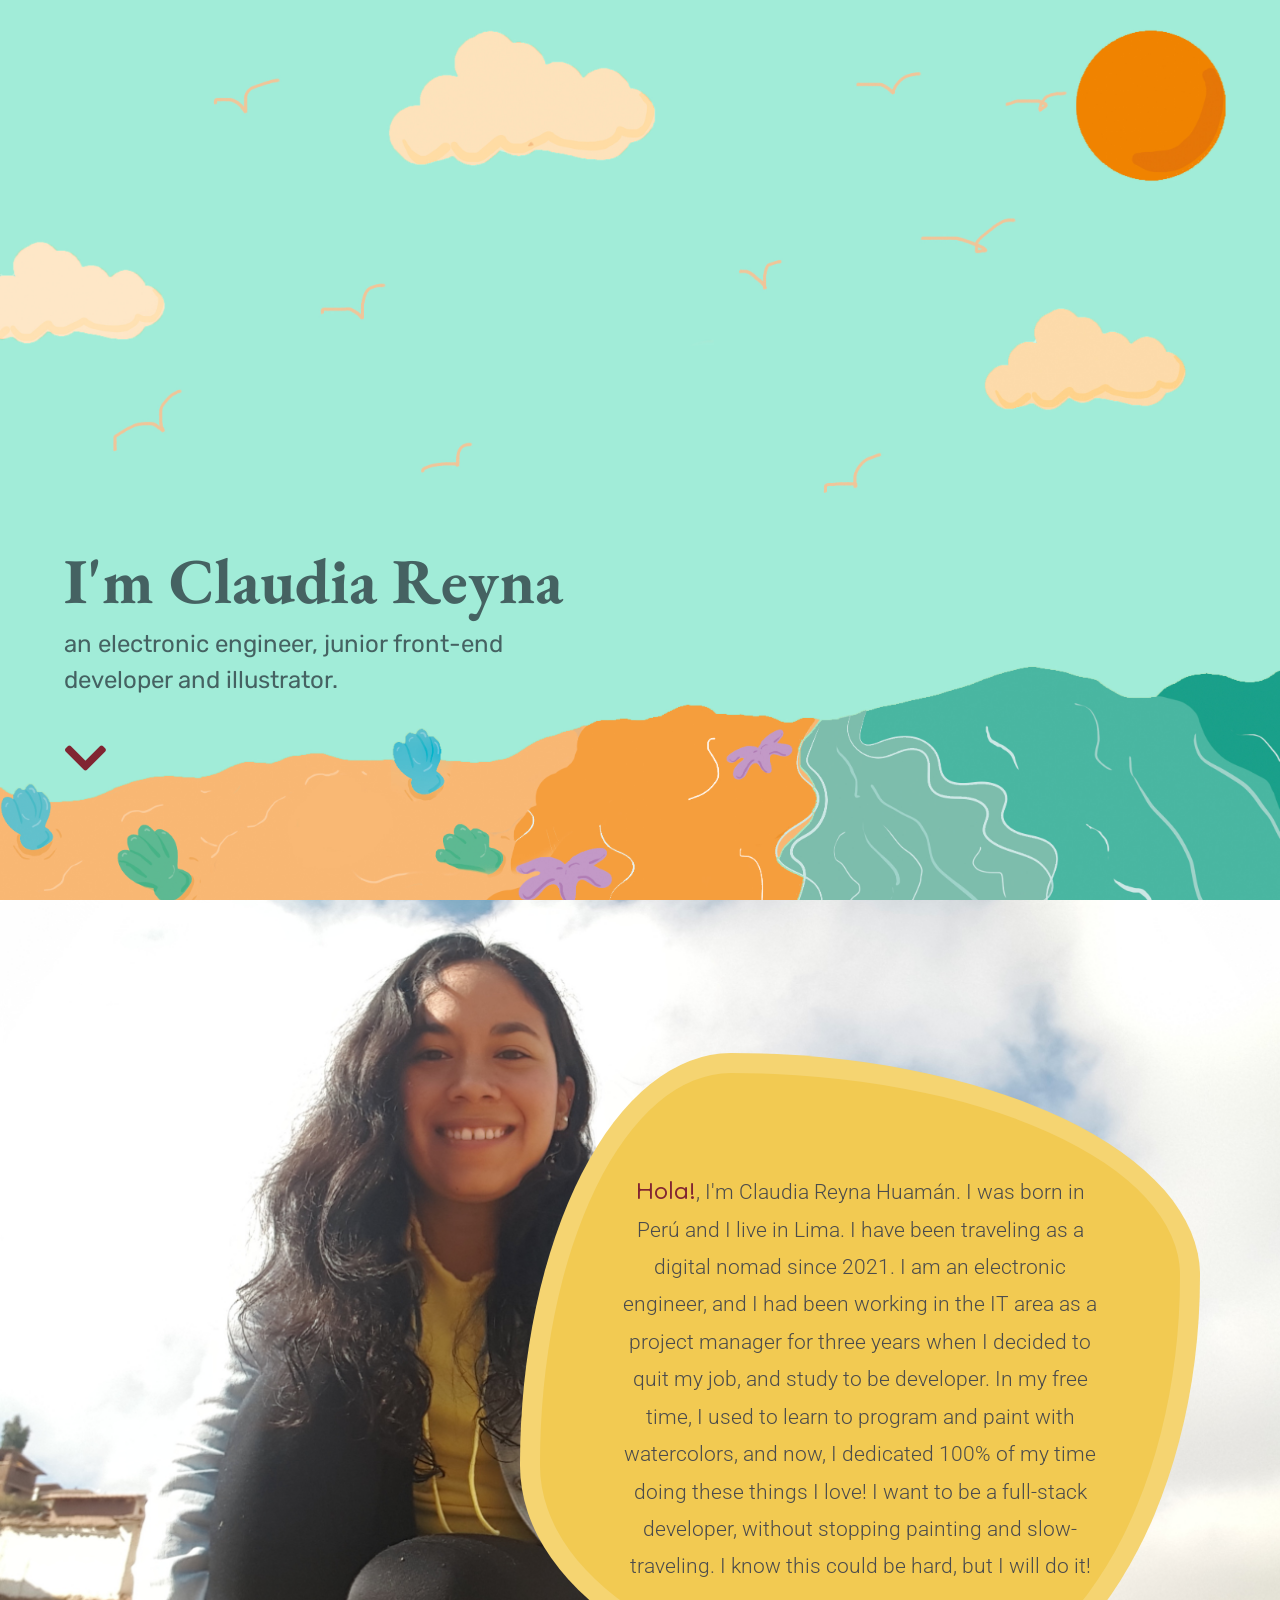
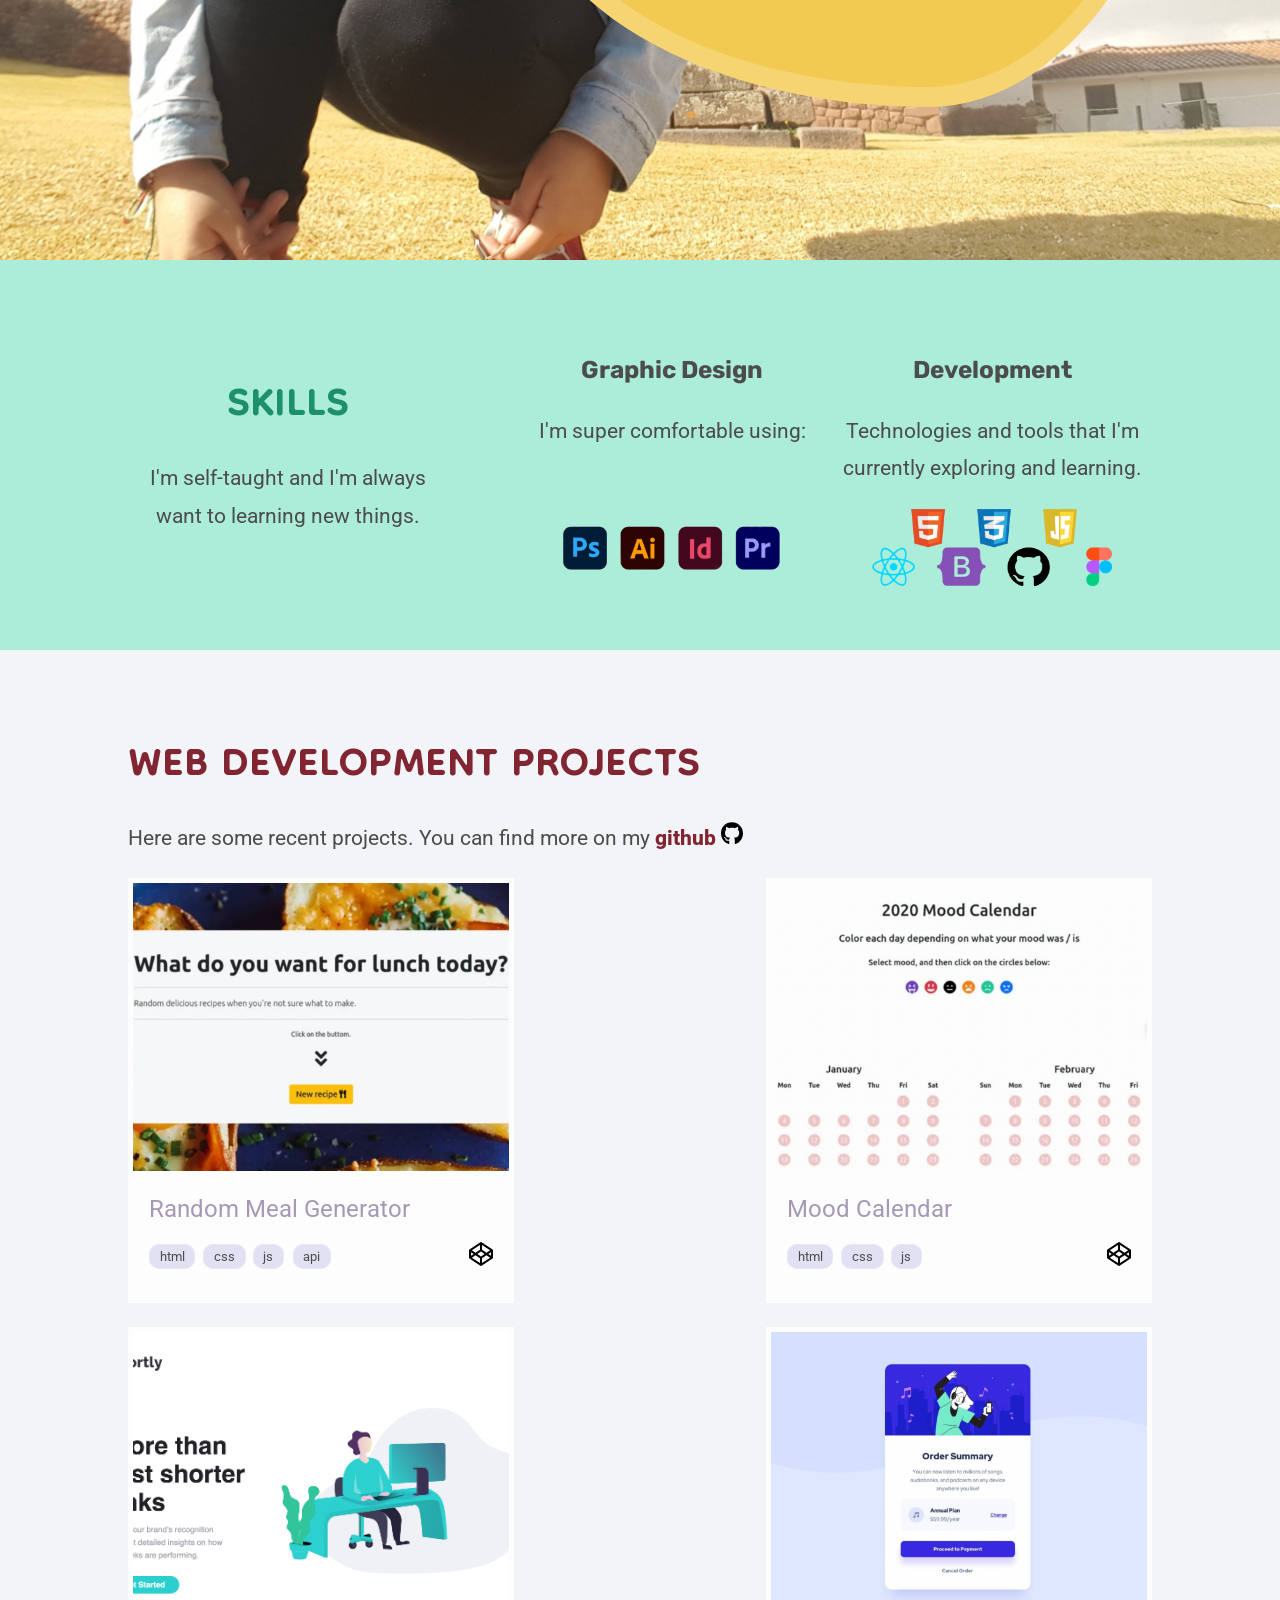
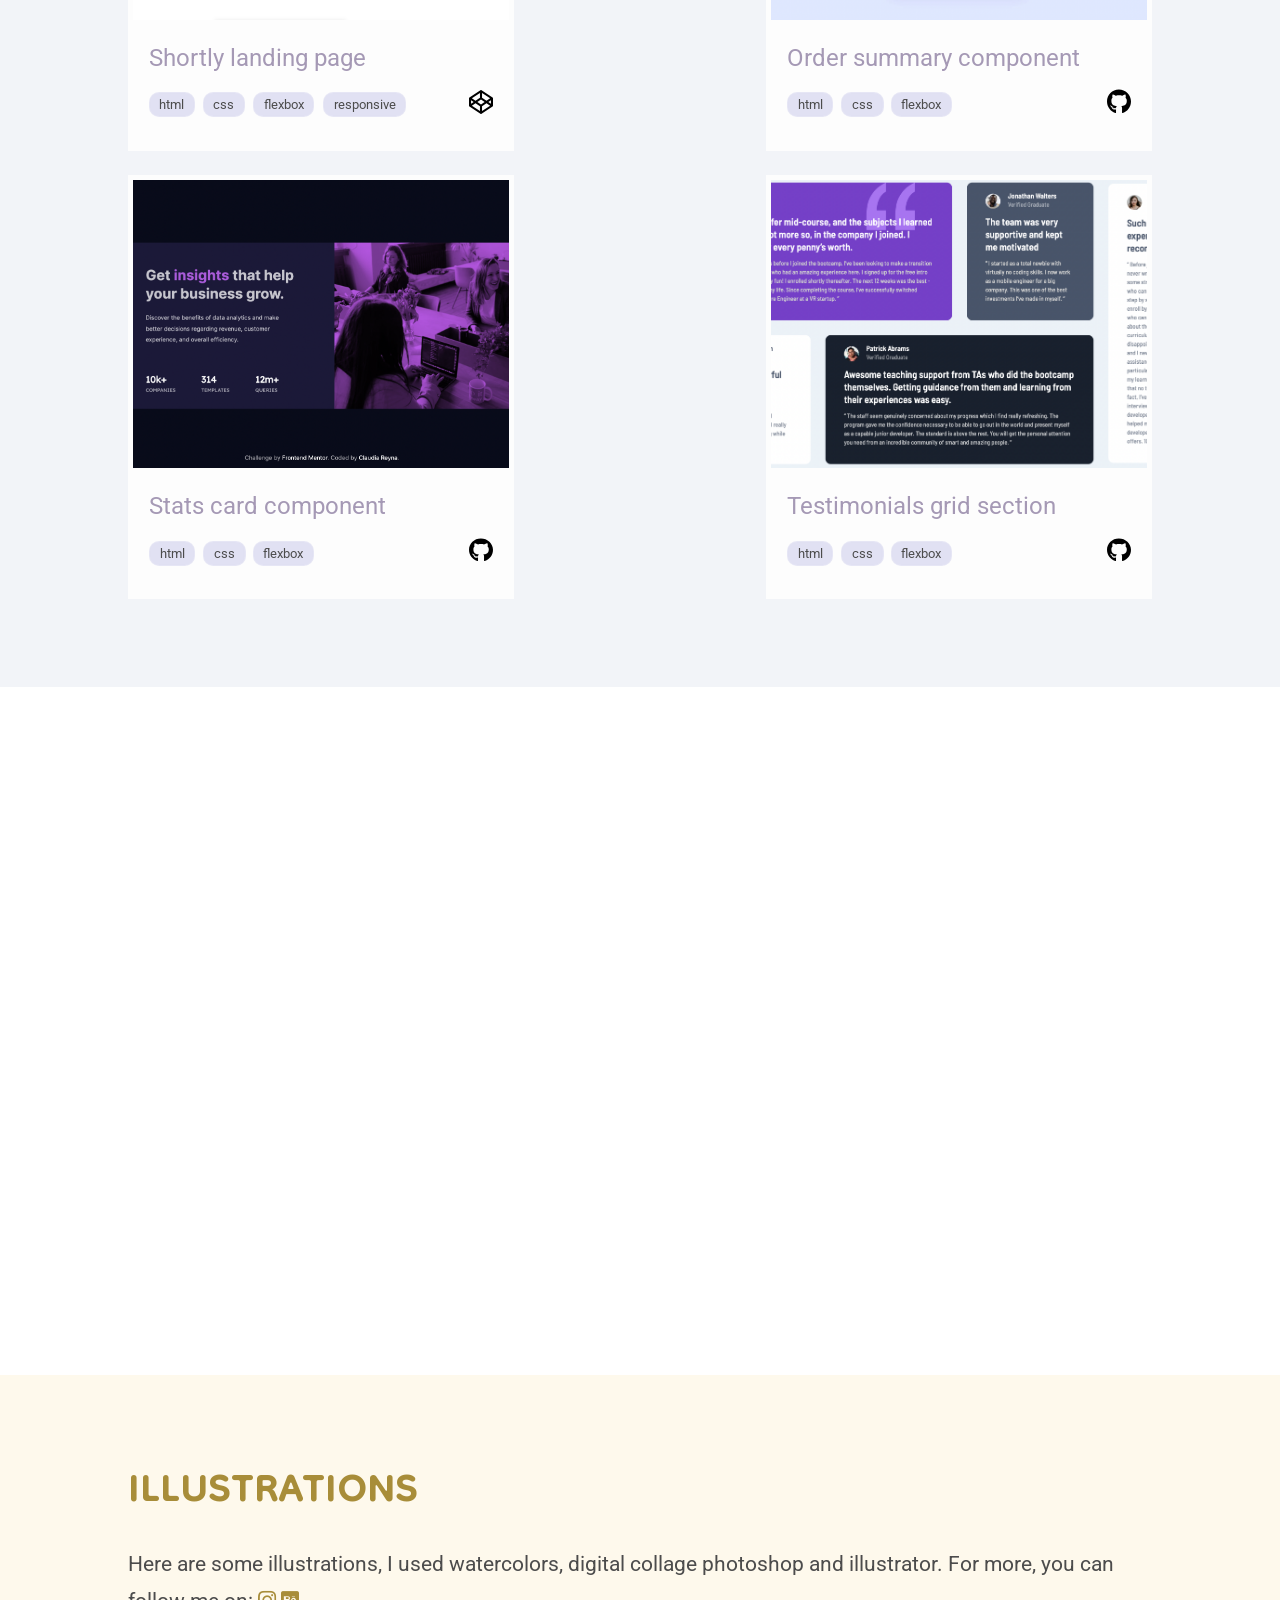
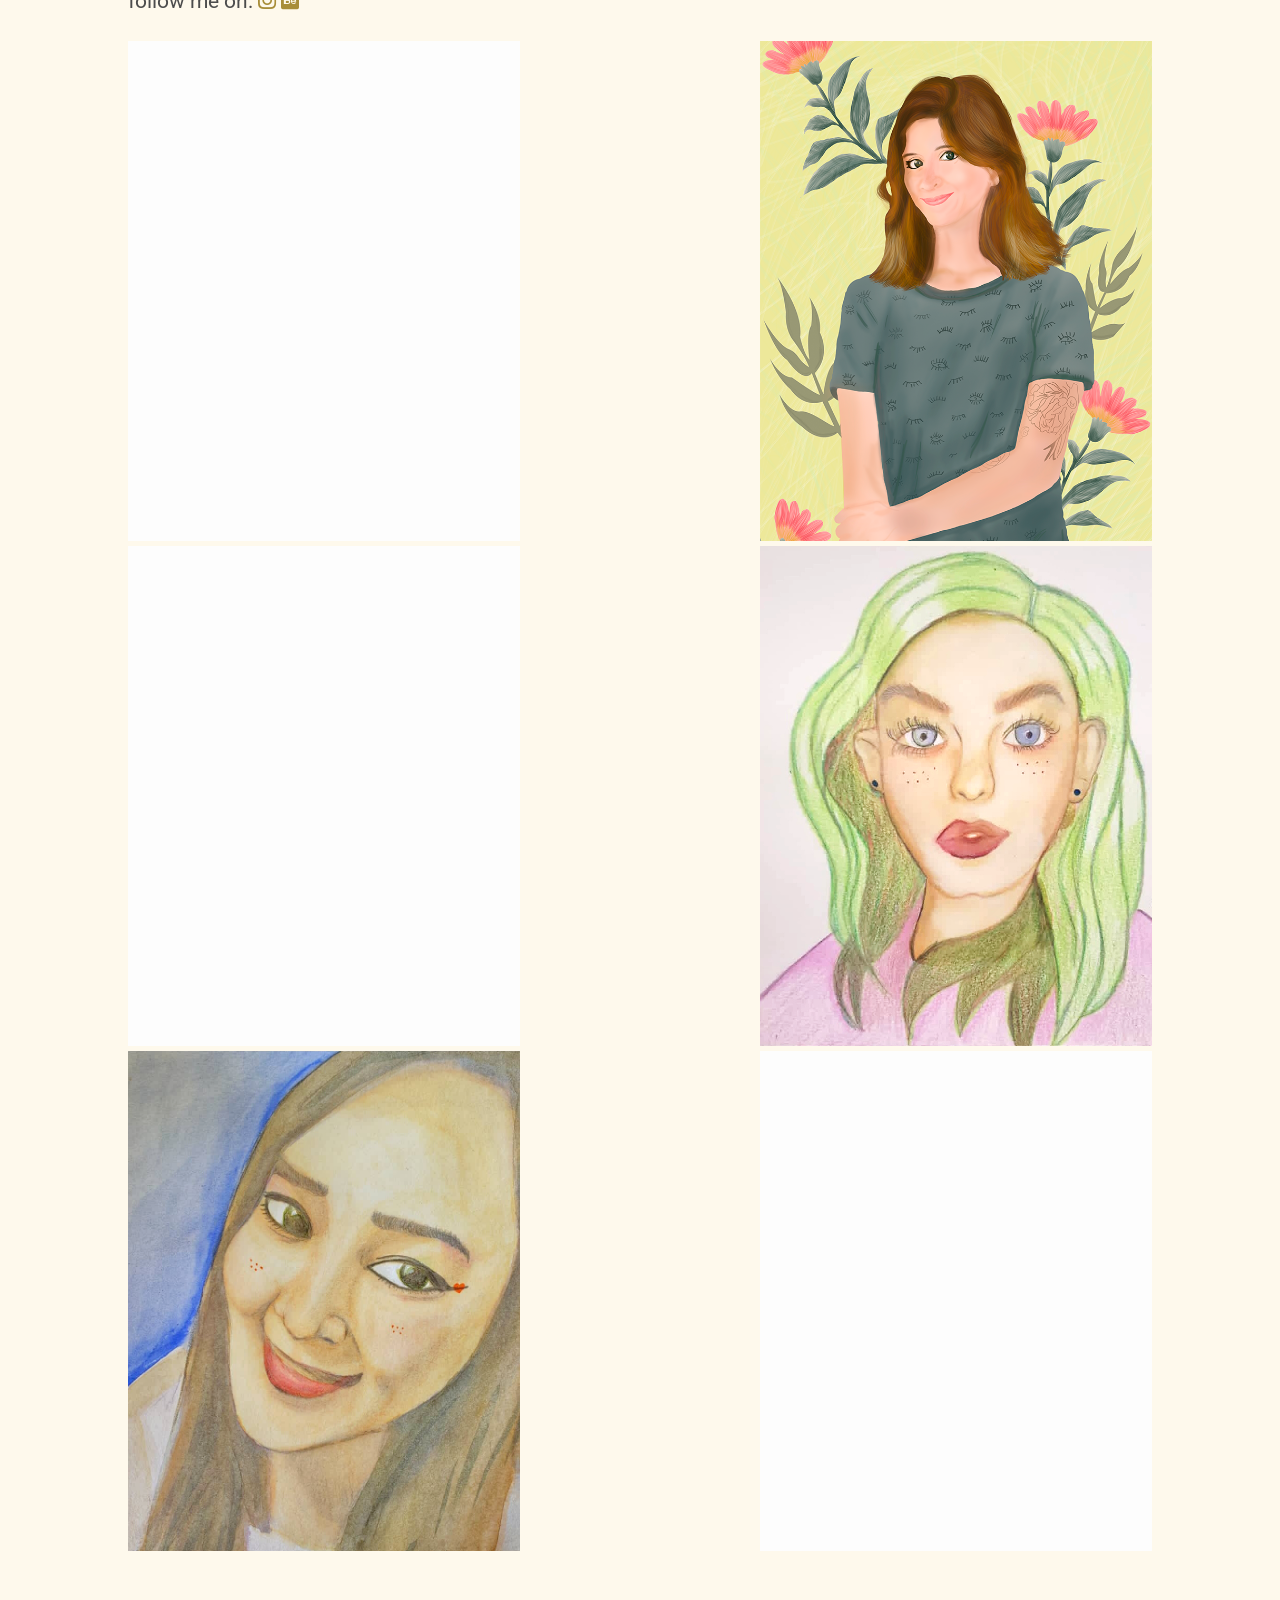
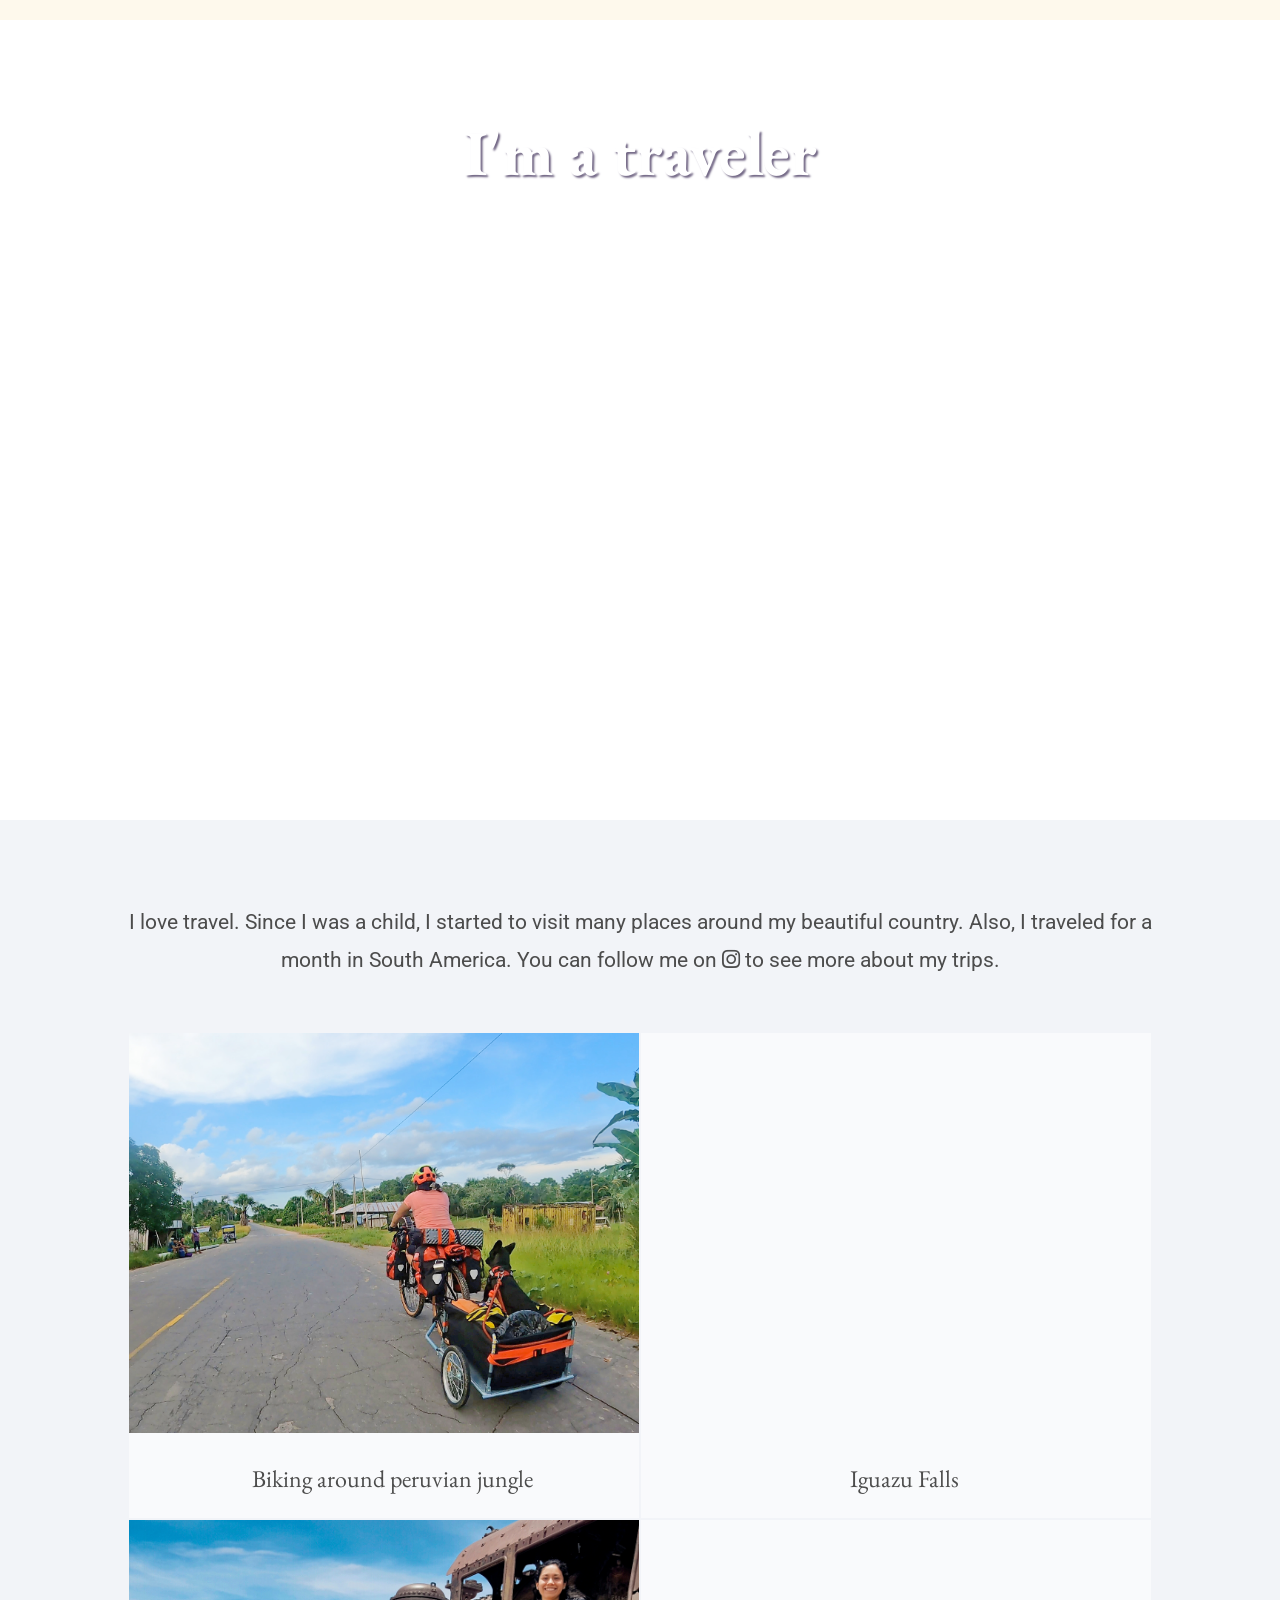
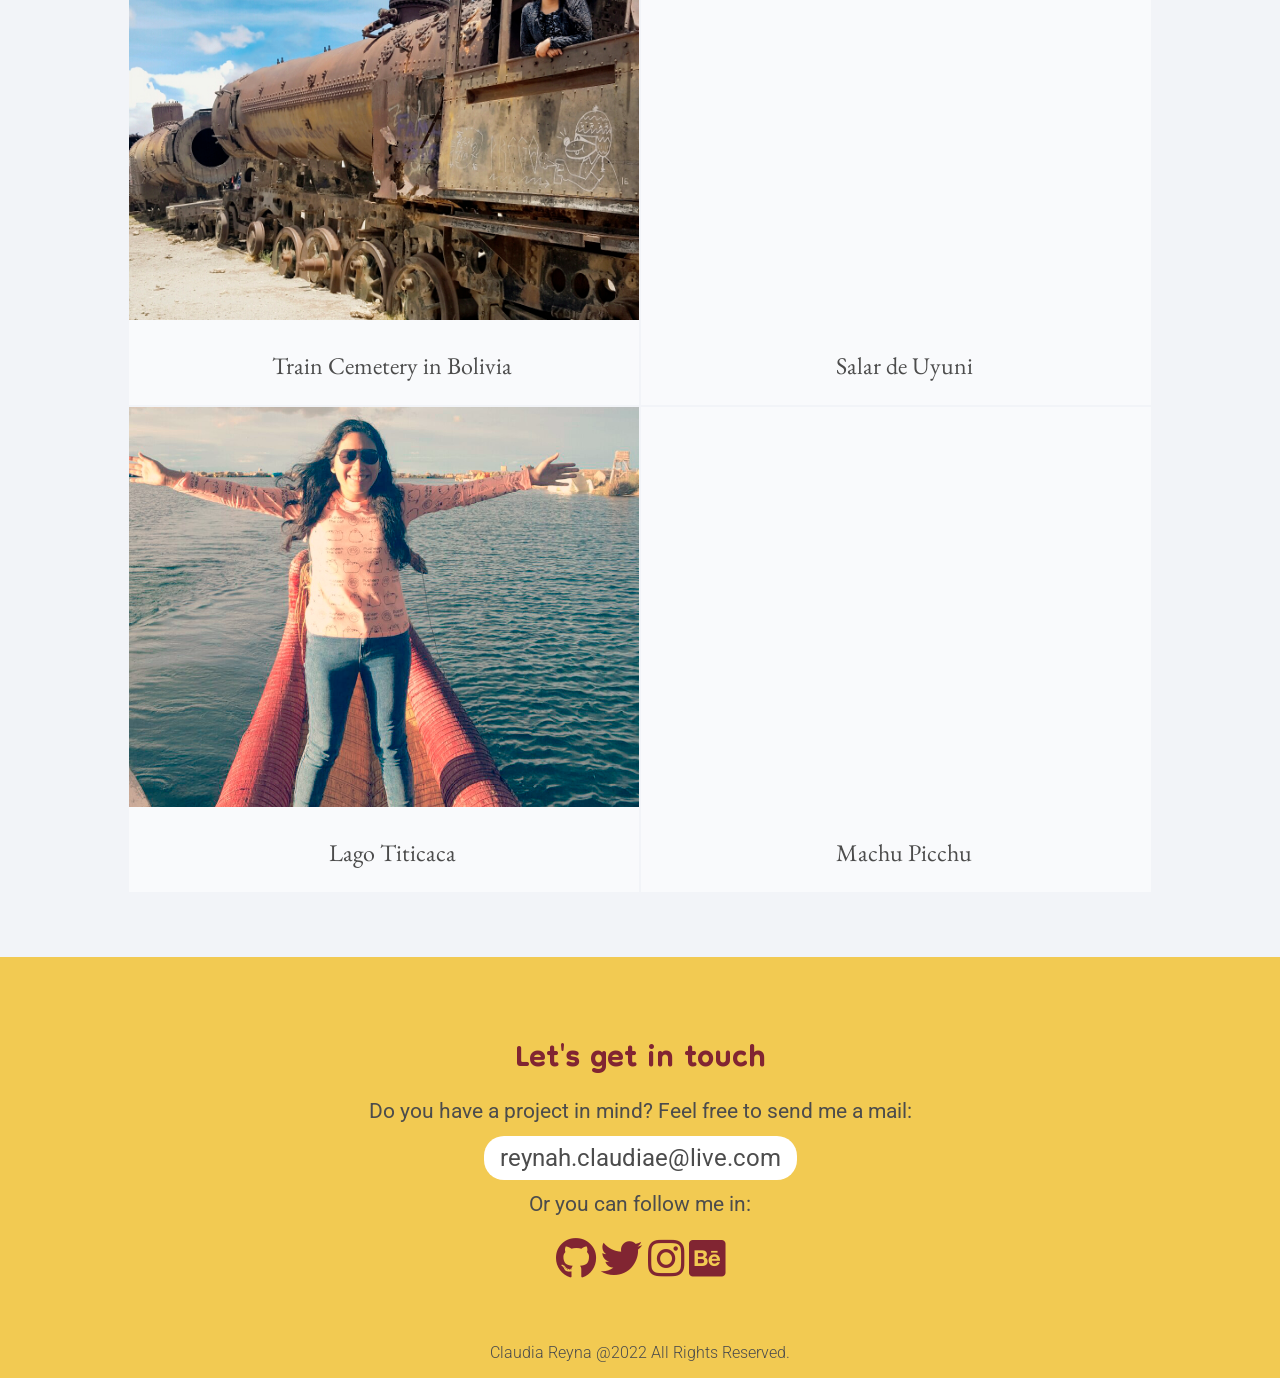
==== index.html @ be6d6343 "feat: new h1 and links" ====
<!DOCTYPE html>
<html lang="en">
<head>
    <meta charset="UTF-8">
    <meta http-equiv="X-UA-Compatible" content="IE=edge">
    <meta name="viewport" content="width=device-width, initial-scale=1.0">
    <title>Claudia Reyna - Technology and Art</title>
    <link rel="icon" type="image/png" sizes="32x32" href="./images/flor.png">

     <!--Styles-->
     <link rel="stylesheet" href="css/normalize.css">
     <link rel="stylesheet" href="css/styles.css">
 
    <!--Fonts-->
    <link rel="preconnect" href="https://fonts.googleapis.com">
    <link rel="preconnect" href="https://fonts.gstatic.com" crossorigin>
    <link href="https://fonts.googleapis.com/css2?family=Dongle:wght@400;700&family=EB+Garamond:ital,wght@0,400;0,600;0,800;1,400;1,800&family=Roboto:ital,wght@0,100;0,300;0,400;0,900;1,500&family=Rubik:wght@400;500;700&display=swap" rel="stylesheet">
    
   
    <!--Icons-->
    <link rel="stylesheet" href="https://pro.fontawesome.com/releases/v5.10.0/css/all.css" integrity="sha384-AYmEC3Yw5cVb3ZcuHtOA93w35dYTsvhLPVnYs9eStHfGJvOvKxVfELGroGkvsg+p" crossorigin="anonymous"/>
</head>
<body>
    <header>
        <div class="banner">
            <div class="banner__information">
                <h1>I'm Claudia Reyna</h1>
                <p>an electronic engineer, junior front-end developer and illustrator. <br> <br><a href="#main__presentation"><i class="fas fa-chevron-down fa-2x"></i></a>     
                </p>  
                                                   
            </div>
        </div>
    </header>
    <main>
        <section class="presentation" id="main__presentation">
            <div class="presentation__text">
                <p>
                    <span>Hola!</span>, I'm Claudia Reyna Huamán. I was born in Perú and I live in Lima. I have been traveling as a digital nomad since 2021. 
                    I am an electronic engineer, and I had been working in the IT area as a project manager for three years when I decided to quit my job, and study to be developer. 
                    In my free time, I used to learn to program and paint with watercolors, and now, I dedicated 100% of my time doing these things I love!
                    
                    I want to be a full-stack developer, without stopping painting and slow-traveling. I know this could be hard, but I will do it!
                </p>
            </div>
            
        </section>
        <section class="skills">
            
            <div class="skills__information">
                <h2>SKILLS</h2>
                <p>I'm self-taught and I'm always want to learning new things.</p>
            </div>
            <div class="skills__components">
                <div class="skills__design">
                    <div class="design__information">
                        <h3>Graphic Design</h3>
                        <p>I'm super comfortable using:</p>
                    </div>
                    
                    <img src="images/icon_design.png" alt="icon-design">
                </div>
                <div class="skills__dev">
                    <div class="dev__information">
                        <h3>Development</h3>
                        <p>Technologies and tools that I'm currently exploring and learning.</p>
                    </div>
                    <img src="images/icon_developer.png" alt="icon-development">
                </div>

            </div>
        </section>
        <!--<section class="banner__development">
            <div class="development__background"></div>
        </section>-->
        
        <section class="development">
            <div class="development__information">
                <h2>WEB DEVELOPMENT PROJECTS</h2> 
                <p>Here are some recent projects. You can find more on my <a href="https://github.com/claurey">github <img src="images/github-brands.svg" alt="github-icon" width="22rem"></a></p>
            </div>
            <div class="development__projects">
                <div class="card">
                    <div class="card__information">
                        <div class="card__image card__image-first">
                        </div>
                        <h3>Random Meal Generator</h3>
                        <a class="icon__dev"  href="https://codepen.io/claurey/pen/mdrpVqK"><img src="images/codepen-brands.svg" alt="codepen-icon"></a>
                        <div class="development__tags">
                            <p>html</p>
                            <p>css</p>
                            <p>js</p>
                            <p>api</p>
                        </div>
                    </div>
                </div>
                <div class="card">
                    <div class="card__information">
                        <div class="card__image card__image-second">
                        </div>
                        <h3>Mood Calendar</h3>
                        <a class="icon__dev"  href="https://codepen.io/claurey/pen/YzGaQjz"><img src="images/codepen-brands.svg" alt="codepen-icon"></a>
                        <div class="development__tags">
                            <p>html</p>
                            <p>css</p>
                            <p>js</p>
                        </div>
                    </div>
                </div>
                <div class="card">
                    <div class="card__information">
                        <div class="card__image card__image-third">
                        </div>
                        <h3>Shortly landing page</h3>
                        <a class="icon__dev"  href="https://codepen.io/claurey/pen/NWRXNdx"><img src="images/codepen-brands.svg" alt="codepen-icon"></a>
                        <div class="development__tags">
                            <p>html</p>
                            <p>css</p>
                            <p>flexbox</p>
                            <p>responsive</p>
                        </div>
                    </div>
                </div>
                <div class="card">
                    <div class="card__information">
                        <div class="card__image card__image-four">
                        </div>
                        <h3>Order summary component</h3>
                        <a class="icon__dev"  href="https://github.com/claurey/order-summary-component"><img src="images/github-brands.svg" alt="github-icon"></a>
                        <div class="development__tags">
                            <p>html</p>
                            <p>css</p>
                            <p>flexbox</p>
                        </div>
                    </div>
                </div>
                <div class="card">
                    <div class="card__information">
                        <div class="card__image card__image-fith">
                        </div>
                        <h3>Stats card component </h3>
                        <a class="icon__dev"  href="https://github.com/claurey/stats-preview-card-component"><img src="images/github-brands.svg" alt="github-icon"></a>
                        <div class="development__tags">
                            <p>html</p>
                            <p>css</p>
                            <p>flexbox</p>
                        </div>
                    </div>
                </div>
                <div class="card">
                    <div class="card__information">
                        <div class="card__image card__image-six">
                        </div>
                        <h3>Testimonials grid section</h3>
                        <a class="icon__dev"  href="https://github.com/claurey/testimonials-grid-section"><img src="images/github-brands.svg" alt="github-icon"></a>
                        <div class="development__tags">
                            <p>html</p>
                            <p>css</p>
                            <p>flexbox</p>
                        </div>
                        
                    </div>
                </div>

            </div>
        </section>
        <section class="banner__design">
            <div class="design__background"></div>
        </section>
        <section class="design">
            <div class="design__information">
                <h2>ILLUSTRATIONS</h2> 
                <p>Here are some illustrations, I used watercolors, digital collage  photoshop and illustrator. For more, you can follow me on: <a href="https://www.instagram.com/claureyh/"><i class="fab fa-instagram"></i></a>   <a href="https://www.behance.net/claureyh"><i class="fab fa-behance-square"></i></a> </p>


            </div>
            <div class="design__projects">
                <div class="card">
                    <div class="card__information">
                        <div class="card__image card__image-first">
                        </div>
                       
                    </div>
                </div>
                <div class="card">
                    <div class="card__information">
                        <div class="card__image card__image-second">
                        </div>
                        
                    </div>
                </div>
                <div class="card">
                    <div class="card__information">
                        <div class="card__image card__image-third">
                        </div>
                        
                    </div>
                </div>
                <div class="card">
                    <div class="card__information">
                        <div class="card__image card__image-four">
                        </div>
                        
                    </div>
                </div>
                <div class="card">
                    <div class="card__information">
                        <div class="card__image card__image-fith">
                        </div>
                        
                    </div>
                </div>
                <div class="card">
                    <div class="card__information">
                        <div class="card__image card__image-six">
                        </div>
                        
                    </div>
                </div>

            </div>
        </section>
        <section class="banner__design">
            <div class="travel__background">
                <h2>I'm a traveler</h2></div> 
                
        </section>
        <section class="travel">
            <div class="travel__information">
                <p>I love travel. Since I was a child, I started to visit many places around my beautiful country. Also, I traveled for a month in South America. You can follow me on <a href="https://www.instagram.com/claureyh/"><i class="fab fa-instagram"></i></a>  to see more about my trips.</p>
            </div>
            <div class="travel__projects">
                <div class="card">
                    <div class="card__information">
                        <div class="card__image card__image-first">
                        </div>
                        <h3>Biking around peruvian jungle</h3>
                        
                    </div>
                </div>
                <div class="card">
                    <div class="card__information">
                        <div class="card__image card__image-second">
                        </div>
                        <h3>Iguazu Falls</h3>
                       
                    </div>
                </div>
                <div class="card">
                    <div class="card__information">
                        <div class="card__image card__image-third">
                        </div>
                        <h3>Train Cemetery in Bolivia</h3>
                        
                    </div>
                </div>
                <div class="card">
                    <div class="card__information">
                        <div class="card__image card__image-four">
                        </div>
                        <h3>Salar de Uyuni</h3>
                        
                    </div>
                </div>
                <div class="card">
                    <div class="card__information">
                        <div class="card__image card__image-fith">
                        </div>
                        <h3>Lago Titicaca</h3>
                        
                    </div>
                </div>
                <div class="card">
                    <div class="card__information">
                        <div class="card__image card__image-six">
                        </div>
                        <h3>Machu Picchu</h3>
                        
                        
                    </div>
                </div>
                

            </div>
        </section>
        
        
    </main>
    <footer>
        
            <div>
                <h2>Let's get in touch</h2>
                <p>Do you have a project in mind? Feel free to send me a mail: </p> <span>reynah.claudiae@live.com</span> <p>Or you can follow me in: </p><a href="https://github.com/claurey"><i class="fab fa-github fa-2x"></i></a> <a href="https://twitter.com/claurey591"><i class="fab fa-twitter fa-2x"></i></a> <a href="https://www.instagram.com/claureyh/"><i class="fab fa-instagram fa-2x"></i></a> <a href="https://www.behance.net/claureyh"><i class="fab fa-behance-square fa-2x"></i></a>
                
                
            </div>
            <div class="footer__rights">
                <p>Claudia Reyna @2022 All Rights Reserved.</p>
            </div>
            
        
    </footer>

</body>
</html>
---- css/styles.css ----
:root{
    --primary-yellow:rgb(242,202,82,1);
    --primary-green:#ABEDD8;
    --primary-white:#F2F4F8;
    --secondary-purple:#726785;
    --secondary-green-text:#1E8F6B;
    --secondary-green:#4c4c4c;
    --secondary-red:#812532;
    

}


/*General styles*/
body{
    font-family: 'Roboto', sans-serif;
}

h2{
    
    
    font-family: 'Dongle', sans-serif;
    font-size: 4rem;
    line-height: 0;
}



section{

    color: var(--secondary-green);
    font-size: 1.3rem;
    line-height: 1.8;
}

/*Banner*/

.banner{
    background-image: url(../images/GirlBeach8.jpg);
    background-size: cover ;
    background-position: right;
    background-repeat: no-repeat;

    min-height: 100vh;
    position: relative;
}

.banner__information{
    position: absolute;
    bottom: calc(50% - 400px);
    padding: 2rem;
    padding-left: 4rem;
    color: #456262; /*#F9FAFF;
    text-shadow: 2px 8px 8px var(--secondary-red);*/
    width: 31.8rem;
}
@media screen and (max-width:1024px) {
    .banner{
        display: flex;
        justify-content: center;
        align-items: center;
        text-align: center;
    }
    .banner__information{
        position: static;
        padding-left: 2rem;
    }

}


.banner__information a{
    color: var(--secondary-red);
}

h1{
    font-family: 'EB Garamond', serif; 
    font-size: 4rem;
    margin-bottom: 0;
}

.banner p{
    font-family: 'Rubik', sans-serif;
    font-size: 1.5rem;
    margin-top: 0.5rem;
    margin-bottom: 2rem;
    line-height: 1.5;
}

/*Section - Presentation*/
.presentation{
    background-image: url(../images/cusco-chincheros.png);
    background-repeat: no-repeat;
    background-size: cover;
    max-width: 100vw;
    height: 60rem;

    padding: 0rem 5rem;
    display: flex;
    align-items: center;
    justify-content: flex-end;
}

.presentation__text{
    background-color: var(--primary-yellow);
    border-radius: 31% 69% 40% 60% / 63% 34% 66% 37% ;
    border: 20px solid rgba( 255, 255, 255, 0.18 );

    color: var(--secondary-green);
    font-size: 1.3rem;
    font-weight: 300;
    line-height: 1.8;
    text-align:center;

    padding: 5rem;
    flex-basis: 30rem;
}

@media screen and (max-width:1200px) {
    .presentation__text{
        border-radius: 0% 0% 0% 0% / 0% 0% 0% 0% ;
        padding: 1.5rem 2.8rem;
    }
    .presentation{
    
        padding: 0rem 0rem;
        align-items: flex-end;
        justify-content: center;
    }

}

.presentation__text span{
    font-family: 'Dongle', sans-serif;
    font-size: 2.6rem;
    line-height: 0;
    color: var(--secondary-red);
}

/*Section - Skills*/

.skills{
    background-color: var(--primary-green);

    display: flex;
    align-items: center;

    padding: 4rem 8rem;
    

}





.skills img{
    width: 15rem;
    
}

.skills h2{
    color: var(--secondary-green-text);
}

.skills h3{
    
    margin-bottom: 0;
    font-family: 'Rubik', sans-serif;
}

.skills__information{
    padding-right: 8rem;
    flex-basis: 20rem;
}
.skills__components{
    flex:1;

    display: flex;
    justify-content: space-around;

    text-align:center;
}

.skills__design{
    flex:1;
    display: flex;
    flex-direction: column;
    justify-content: space-between;
    align-items: center;
}

.skills__dev{
    flex:1;
    display: flex;
    flex-direction: column;
    justify-content: space-between;
    align-items: center;
}


@media screen and (max-width:1440px) {
    .skills{
        flex-wrap: wrap;
        gap:4rem;
        justify-content: center;
        text-align: center;

    }

    .skills__information{
        
        
        padding-right: 0rem;
    }
   
    .skills__components{
        flex-wrap: wrap;
    }
    
}

/*Section - Banner Development*/

.development__background{
    background-image: url(../images/background1.png);
    background-repeat: no-repeat;
    background-size: cover;
    background-attachment: fixed;
    max-width: 100vw;
    height: 43rem;
}


/*Section - Web Development Projects*/
.development{
    
    padding: 4rem 8rem;
    background-color: var(--primary-white);
}

.development h2{
    color: var(--secondary-red);
}

.development__information a{
    text-decoration:none;
    color: var(--secondary-red);
    font-weight: 800;
    
}

.development__information a:hover{
    
    color: var(--secondary-green-text);
}

.development__projects{
    display: flex;
    flex-wrap: wrap;
    justify-content: space-between;
}


.card{
    flex-basis: 23.5rem;
    margin-bottom: 1.5rem;
    border: 5px solid #fdfdfd;
    
}

.card__information{
    background-color:#fdfdfd;
    position: relative;  
}

.card__information h3{
    margin: 0;
    padding-left: 1rem;
    padding-top: 1rem;
    color:#A599B5;
    font-weight: 400;
    
}
.card__information img{
    max-width: 100%;
}

.card__image{
    max-width: 100%;
    background-size: cover;
    background-repeat: no-repeat;
    background-position: center ;
    height: 18rem;
}
.card__image-first{
    background-image: url(../images/developer-project-01.png);
    
}

.card__image-second{
    background-image: url(../images/developer-project-02.png);
}
.card__image-third{
    background-image: url(../images/developer-project-03.png);
    
}

.card__image-four{
    background-image: url(../images/developer-project-04.png);
}
.card__image-fith{
    background-image: url(../images/developer-project-05.png);
    
}

.card__image-six{
    background-image: url(../images/developer-project-06.png);
}

.development__tags{
    display: flex;
    gap: 0.5rem;
    justify-content: flex-start;
    padding-left: 1rem;
    margin-top: 0;
    padding-bottom: 1rem;

}


.development__tags p{
    
    border-radius: 5rem;
    padding: 0rem 0.6rem;
    text-align: center;
    font-size: 0.8rem;

    background: #b7b5e465;
    backdrop-filter: blur( 4px );
    -webkit-backdrop-filter: blur( 4px );
    border-radius: 10px;
    border: 1px solid rgba( 255, 255, 255, 0.18 );


}

.icon__dev{
    width: 1.5rem;
    position: absolute;
    bottom:2rem;
    right: 1rem;
    line-height: 0;
}




@media screen and (max-width:1024px) {
    .development{
        text-align: center;
    }
    .development__projects{
       
        justify-content: center;
    }
    .development h2{
        line-height: 0.8;
    }
    
}


/*Section - Banner Illustrator*/

.design__background{
    background-image: url(../images/GirlBeach.jpg);
    background-repeat: no-repeat;
    background-size: cover;
    background-position: bottom;
    background-attachment: fixed;
    max-width: 100vw;
    height: 43rem;
}

/*Section - Illustrations*/
.design{
    
    padding: 4rem 8rem;
    color: var(--secondary-green);
    background-color: #FEF9EC;
}

.design .card{
    border: 0;
    flex-basis: 24.5rem;
    margin-bottom: 0.3rem;
}



.design h2{
    color: #A88D39;
}

.design__information a{
    text-decoration:none;
    color: #A88D39;
    font-weight: 600;
}

.design__information a:hover{
    
    color: var(--secondary-green-text);
}

.design__projects{
    display: flex;
    flex-wrap: wrap;
    justify-content: space-between;
}

.design__projects .card__image{
    max-width: 100%;
    background-size: cover;
    background-repeat: no-repeat;
    background-position: center ;
    height: 500px;
}

.design__projects .card__image-first{
    background-image: url(../images/design-project-01.png);
    
}

.design__projects .card__image-second{
    background-image: url(../images/design-project-02.png);
}
.design__projects .card__image-third{
    background-image: url(../images/Girl5.png);
    
}

.design__projects .card__image-four{
    background-image: url(../images/design-project-04.png);
    background-position: left;
}
.design__projects .card__image-fith{
    background-image: url(../images/design-project-05.png);
    
}

.design__projects .card__image-six{
    background-image: url(../images/design-project-06.png);
    background-position: top;
}
/*Section - Banner Travel*/

.travel__background{
    background-image: url(../images/Salar.png);
    background-repeat: no-repeat;
    background-size: cover;
    background-position: bottom;
    max-width: 100vw;
    height: 50rem;
    display: flex;
    justify-content: center;
    align-items: flex-start;
}

.travel__background h2{
    font-family: 'EB Garamond', serif; 
    font-size: 4rem;
    margin-bottom: 0;
    padding-top: 5rem;
    color: white;
    text-shadow: 2px 2px 2px var(--secondary-purple);
}


@media screen and (max-width:1024px) {
    .design{
        text-align: center;
    }
    .design__projects{
        justify-content: center;
    }
    .development h2{
        line-height: 0.8;
    }
    
}



/*Section - Travel*/
.travel{
    
    padding: 4rem 8rem;
    color: var(--secondary-green);
    background-color:var(--primary-white);
}

.travel__projects .card__information{
    background-color:rgba(255, 255, 255, 0.562);
    position: relative;
    
}

.travel__information p{
    text-align: center;
    padding-bottom: 2rem;
}
.travel__information a{
    text-decoration:none;
    color: var(--primary-purple);
    font-weight: 600;
}

.travel__information a:hover{
    
    color: var(--secondary-green-text);
}

.travel__projects{
    display: flex;
    flex-wrap: wrap;
    justify-content: space-between;
}

.travel__projects h3{
    text-align: center;
    margin-top: 1rem;
    font-family: 'EB Garamond', serif; 
    font-size: 1.5rem;
    line-height: 1.2;
    font-weight: 100;
    color: var(--secondary-green);
    padding-bottom: 1.5rem;
}



.travel__projects .card{
    flex-grow:1;
    margin-bottom: 0;
    border: 0.3px solid var(--primary-white);
    
}

.travel__projects .card__image{
    max-width: 100%;
    background-size: cover;
    background-repeat: no-repeat;
    background-position: center ;
    height: 400px;
}

.travel__projects .card__image-first{
    background-image: url(../images/travel-01.png);
    background-position: right;
    
}

.travel__projects .card__image-second{
    background-image: url(../images/travel-05.png);
}
.travel__projects .card__image-third{
    background-image: url(../images/travel-03.png);
    
}

.travel__projects .card__image-four{
    background-image: url(../images/travel-02.png);
    
}
.travel__projects .card__image-fith{
    background-image: url(../images/travel-06.png);
    
}

.travel__projects .card__image-six{
    background-image: url(../images/travel-07.png);
}



/*Footer*/
footer{
    background-color: var(--primary-yellow);
    text-align: center;
    display: flex;
    flex-direction: column;
    justify-content: space-between;
    font-size: 1.3rem;
    padding: 4rem 8rem;
    padding-bottom: 0;
    color: var(--secondary-green);

    

}

footer h2{
    font-size: 3rem ;
    color: var(--secondary-red);
}

footer span{
    font-size: 1.5rem ;
    background-color: white;
    padding: 0.5rem 1rem;
    border-radius: 20px;
    margin: 1rem;
    
}

.footer__rights{
    font-size: 1rem ;
    font-weight: 300;
    margin-top: 3rem;

}

footer a{
    color: var(--secondary-red);
}
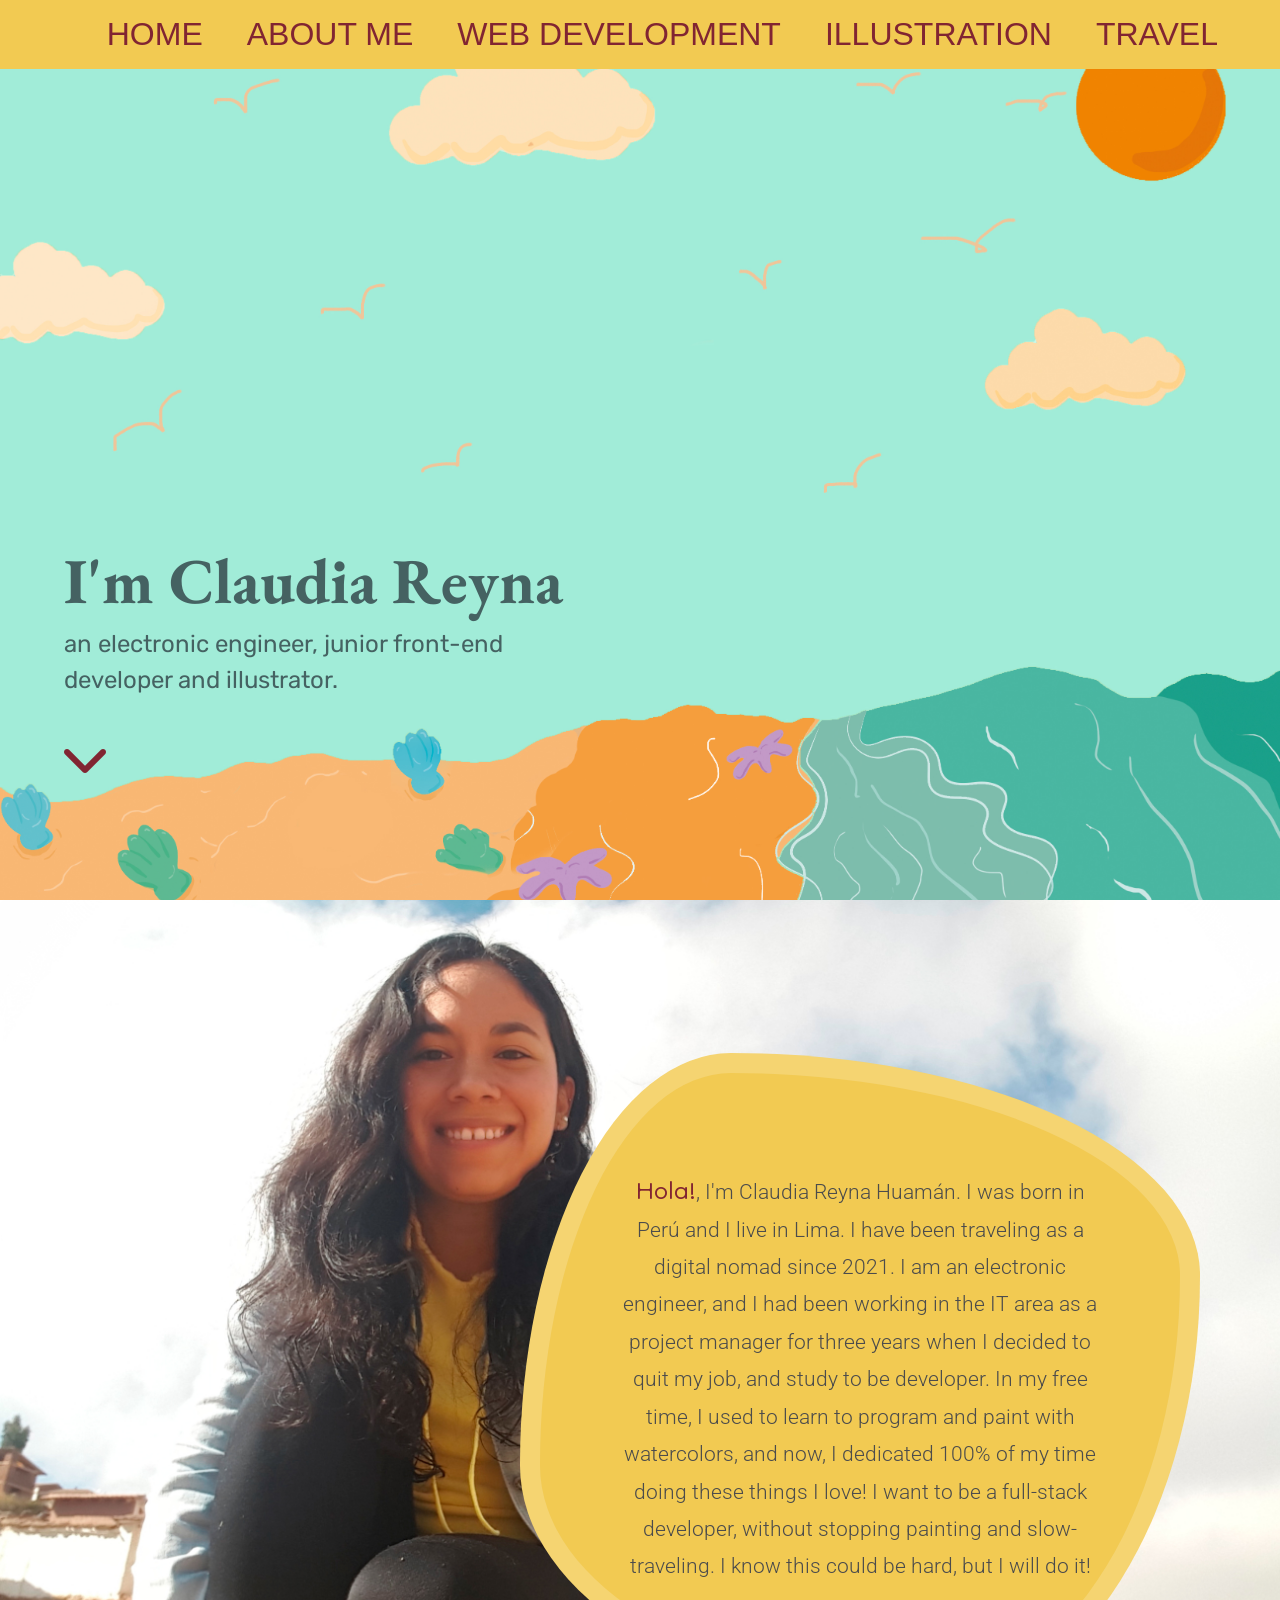
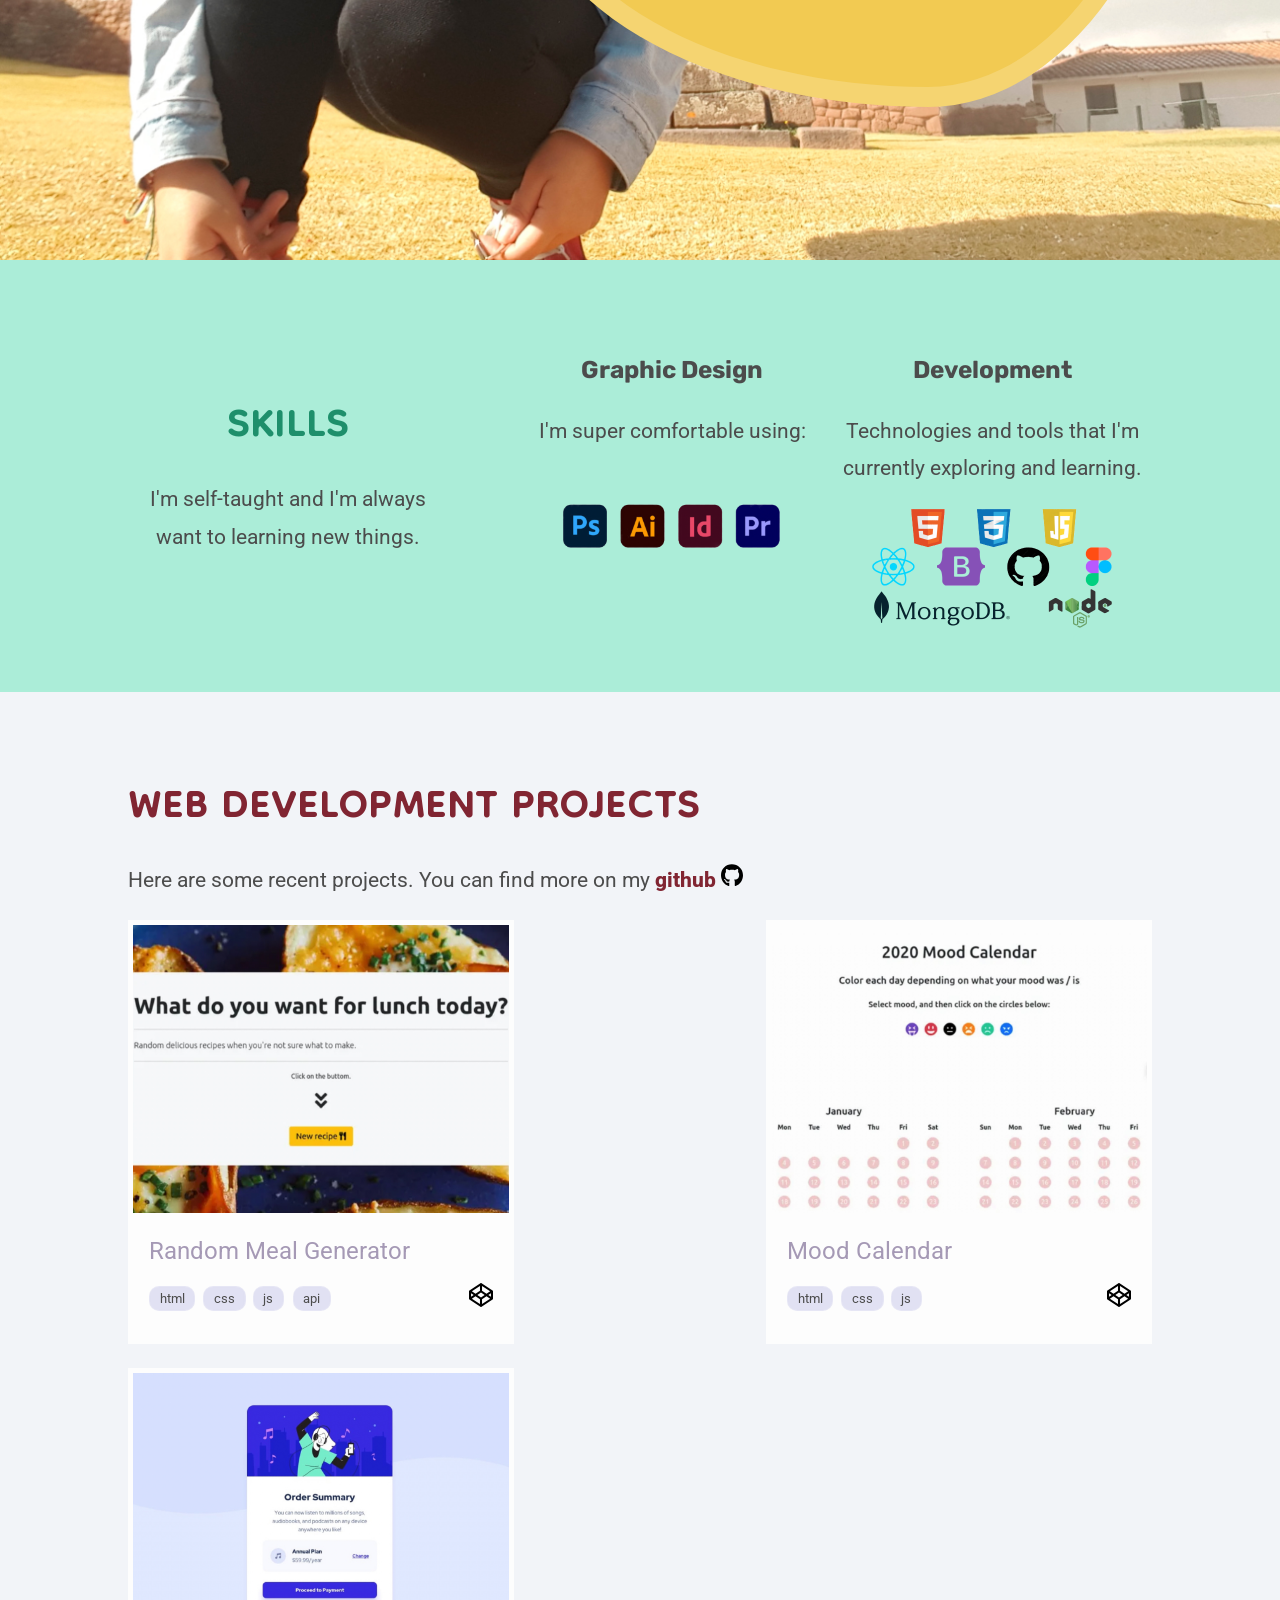
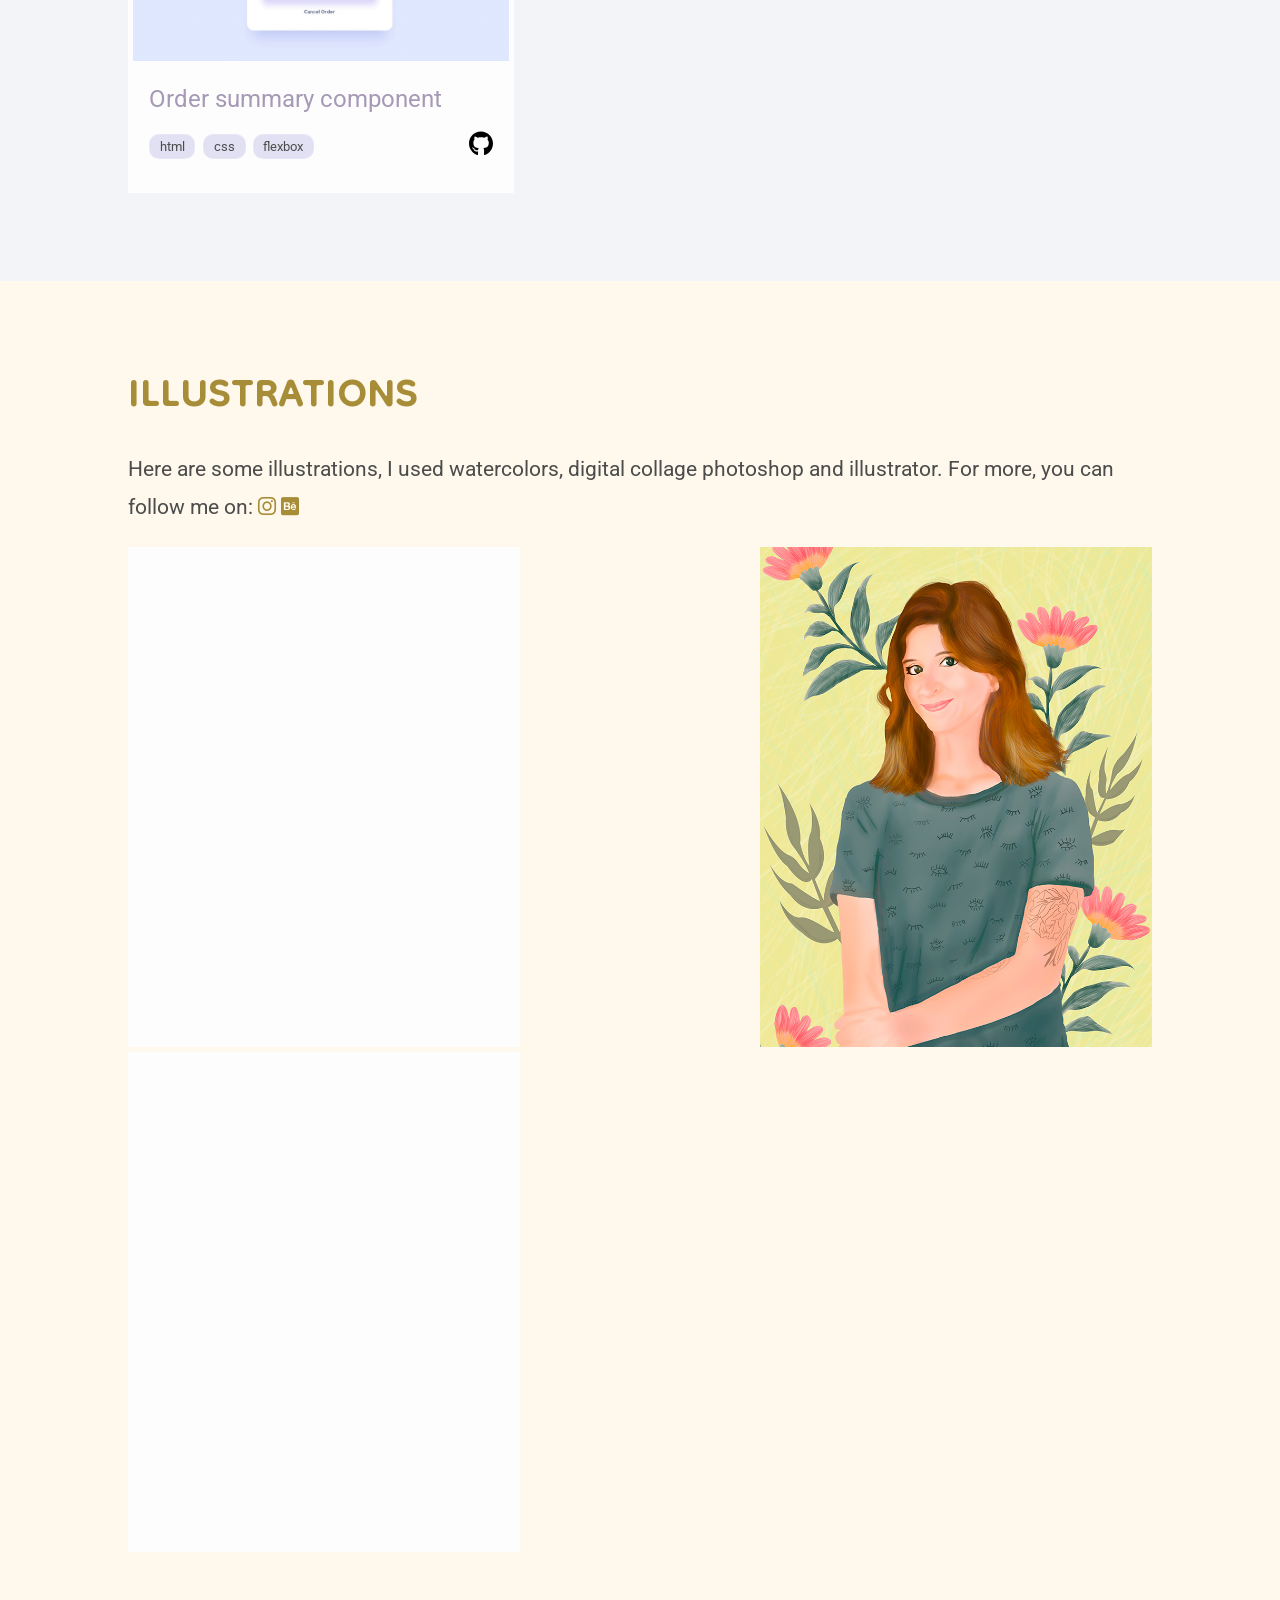
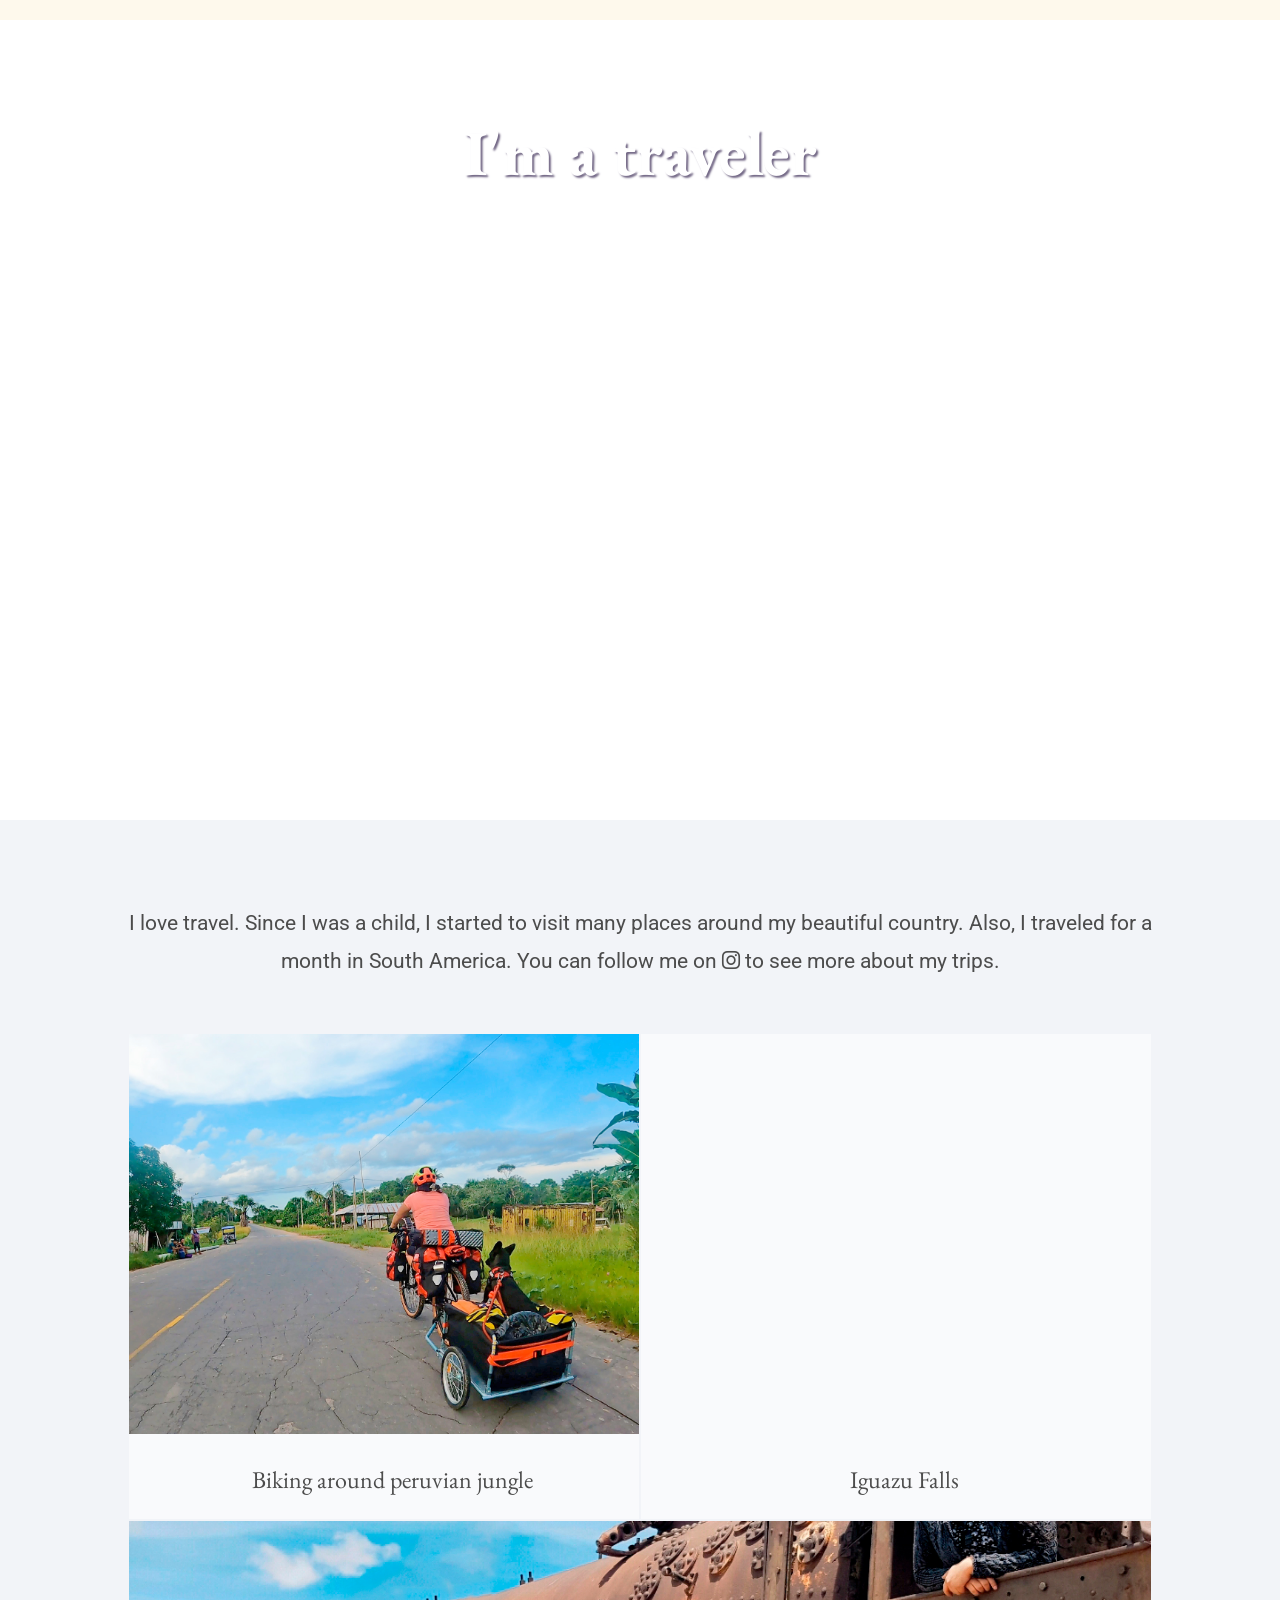
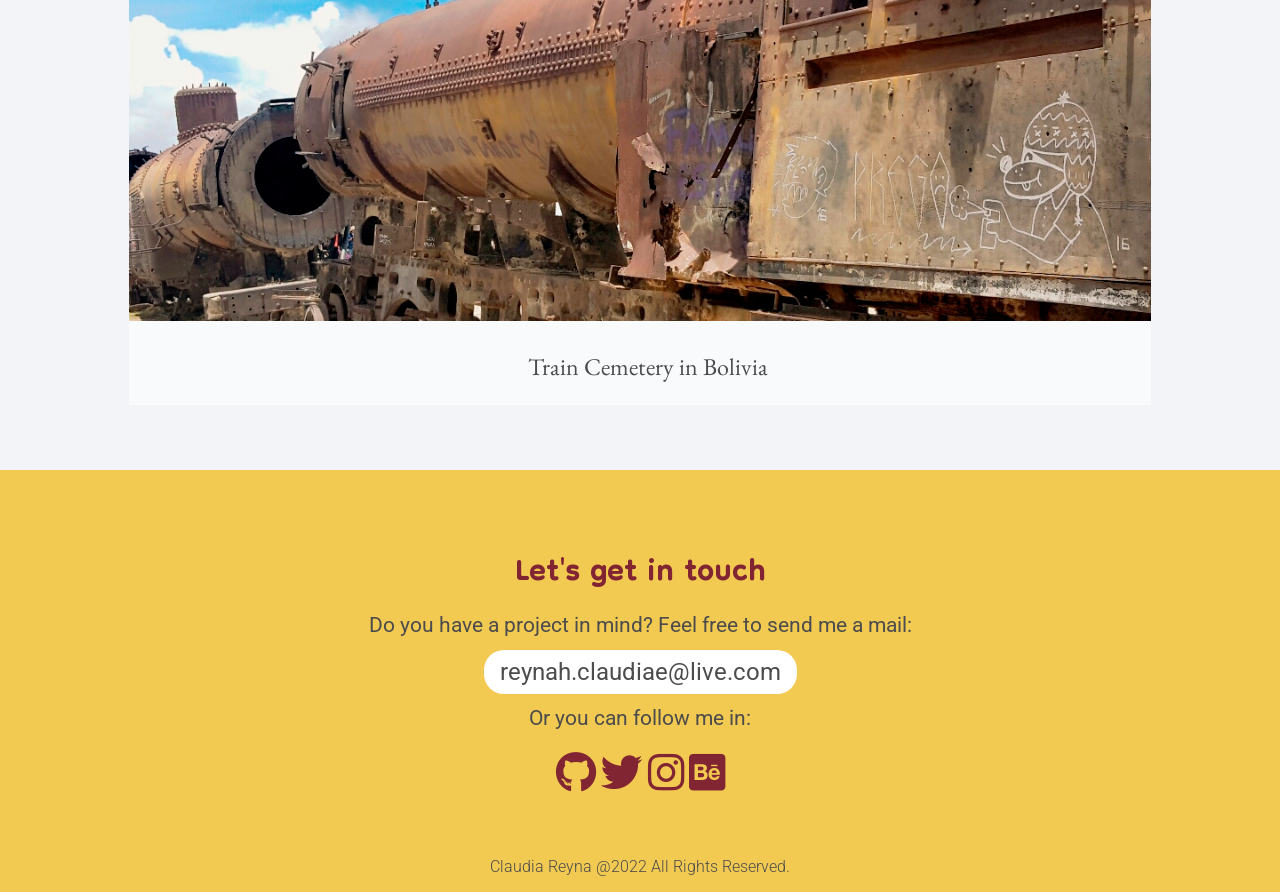
==== commit c53ab40b: "first commit" ====
--- a/index.html
+++ b/index.html
@@ -8,9 +8,10 @@
     <link rel="icon" type="image/png" sizes="32x32" href="./images/flor.png">
 
      <!--Styles-->
+     
      <link rel="stylesheet" href="css/normalize.css">
      <link rel="stylesheet" href="css/styles.css">
- 
+    
     <!--Fonts-->
     <link rel="preconnect" href="https://fonts.googleapis.com">
     <link rel="preconnect" href="https://fonts.gstatic.com" crossorigin>
@@ -18,21 +19,53 @@
     
    
     <!--Icons-->
-    <link rel="stylesheet" href="https://pro.fontawesome.com/releases/v5.10.0/css/all.css" integrity="sha384-AYmEC3Yw5cVb3ZcuHtOA93w35dYTsvhLPVnYs9eStHfGJvOvKxVfELGroGkvsg+p" crossorigin="anonymous"/>
+    <link rel="stylesheet" href="https://cdnjs.cloudflare.com/ajax/libs/font-awesome/6.0.0/css/all.min.css" integrity="sha512-9usAa10IRO0HhonpyAIVpjrylPvoDwiPUiKdWk5t3PyolY1cOd4DSE0Ga+ri4AuTroPR5aQvXU9xC6qOPnzFeg==" crossorigin="anonymous" referrerpolicy="no-referrer" />
+
 </head>
 <body>
     <header>
-        <div class="banner">
+
+        <nav class="nav menu-responsive">
+            
+            <button class="nav-toggle" >
+                <i class="fa-solid fa-bars fa-1x"></i>
+            </button>
+            <ul class="nav-menu">
+              <li class="nav-menu-item">
+                <a href="#home" class="nav-menu-link nav-link">Home</a>
+              </li>
+              <li class="nav-menu-item">
+                <a href="#about-me" class="nav-menu-link nav-link">About me</a>
+              </li>
+              <li class="nav-menu-item">
+                <a href="#web" class="nav-menu-link nav-link">Web Development</a>
+              </li>
+              <li class="nav-menu-item">
+                <a href="#design" class="nav-menu-link nav-link "
+                  >Illustration</a>
+              </li>
+              <li class="nav-menu-item">
+                <a href="#travel" class="nav-menu-link nav-link "
+                  >Travel</a>
+              </li>
+
+
+            </ul>
+          </nav>
+
+
+        
+    </header>
+    <main>
+        <div class="banner" id="home">
             <div class="banner__information">
                 <h1>I'm Claudia Reyna</h1>
-                <p>an electronic engineer, junior front-end developer and illustrator. <br> <br><a href="#main__presentation"><i class="fas fa-chevron-down fa-2x"></i></a>     
+                <p>an electronic engineer, junior front-end developer and illustrator. <br> <br><a href="#about-me"><i class="fas fa-chevron-down fa-2x"></i></a>     
                 </p>  
                                                    
             </div>
         </div>
-    </header>
-    <main>
-        <section class="presentation" id="main__presentation">
+        <section class="presentation" id="about-me">
             <div class="presentation__text">
                 <p>
                     <span>Hola!</span>, I'm Claudia Reyna Huamán. I was born in Perú and I live in Lima. I have been traveling as a digital nomad since 2021. 
@@ -64,7 +97,7 @@
                         <h3>Development</h3>
                         <p>Technologies and tools that I'm currently exploring and learning.</p>
                     </div>
-                    <img src="images/icon_developer.png" alt="icon-development">
+                    <img src="images/icon_developer1.png" alt="icon-development">
                 </div>
 
             </div>
@@ -73,7 +106,7 @@
             <div class="development__background"></div>
         </section>-->
         
-        <section class="development">
+        <section class="development" id="web">
             <div class="development__information">
                 <h2>WEB DEVELOPMENT PROJECTS</h2> 
                 <p>Here are some recent projects. You can find more on my <a href="https://github.com/claurey">github <img src="images/github-brands.svg" alt="github-icon" width="22rem"></a></p>
@@ -106,20 +139,7 @@
                         </div>
                     </div>
                 </div>
-                <div class="card">
-                    <div class="card__information">
-                        <div class="card__image card__image-third">
-                        </div>
-                        <h3>Shortly landing page</h3>
-                        <a class="icon__dev"  href="https://codepen.io/claurey/pen/NWRXNdx"><img src="images/codepen-brands.svg" alt="codepen-icon"></a>
-                        <div class="development__tags">
-                            <p>html</p>
-                            <p>css</p>
-                            <p>flexbox</p>
-                            <p>responsive</p>
-                        </div>
-                    </div>
-                </div>
+              
                 <div class="card">
                     <div class="card__information">
                         <div class="card__image card__image-four">
@@ -133,40 +153,14 @@
                         </div>
                     </div>
                 </div>
-                <div class="card">
-                    <div class="card__information">
-                        <div class="card__image card__image-fith">
-                        </div>
-                        <h3>Stats card component </h3>
-                        <a class="icon__dev"  href="https://github.com/claurey/stats-preview-card-component"><img src="images/github-brands.svg" alt="github-icon"></a>
-                        <div class="development__tags">
-                            <p>html</p>
-                            <p>css</p>
-                            <p>flexbox</p>
-                        </div>
-                    </div>
-                </div>
-                <div class="card">
-                    <div class="card__information">
-                        <div class="card__image card__image-six">
-                        </div>
-                        <h3>Testimonials grid section</h3>
-                        <a class="icon__dev"  href="https://github.com/claurey/testimonials-grid-section"><img src="images/github-brands.svg" alt="github-icon"></a>
-                        <div class="development__tags">
-                            <p>html</p>
-                            <p>css</p>
-                            <p>flexbox</p>
-                        </div>
-                        
-                    </div>
-                </div>
-
-            </div>
-        </section>
-        <section class="banner__design">
+               
+
+            </div>
+        </section>
+        <!-- <section class="banner__design">
             <div class="design__background"></div>
-        </section>
-        <section class="design">
+        </section> -->
+        <section class="design" id="design">
             <div class="design__information">
                 <h2>ILLUSTRATIONS</h2> 
                 <p>Here are some illustrations, I used watercolors, digital collage  photoshop and illustrator. For more, you can follow me on: <a href="https://www.instagram.com/claureyh/"><i class="fab fa-instagram"></i></a>   <a href="https://www.behance.net/claureyh"><i class="fab fa-behance-square"></i></a> </p>
@@ -195,31 +189,11 @@
                         
                     </div>
                 </div>
-                <div class="card">
-                    <div class="card__information">
-                        <div class="card__image card__image-four">
-                        </div>
-                        
-                    </div>
-                </div>
-                <div class="card">
-                    <div class="card__information">
-                        <div class="card__image card__image-fith">
-                        </div>
-                        
-                    </div>
-                </div>
-                <div class="card">
-                    <div class="card__information">
-                        <div class="card__image card__image-six">
-                        </div>
-                        
-                    </div>
-                </div>
-
-            </div>
-        </section>
-        <section class="banner__design">
+               
+
+            </div>
+        </section>
+        <section class="banner__design" id="travel">
             <div class="travel__background">
                 <h2>I'm a traveler</h2></div> 
                 
@@ -253,31 +227,7 @@
                         
                     </div>
                 </div>
-                <div class="card">
-                    <div class="card__information">
-                        <div class="card__image card__image-four">
-                        </div>
-                        <h3>Salar de Uyuni</h3>
-                        
-                    </div>
-                </div>
-                <div class="card">
-                    <div class="card__information">
-                        <div class="card__image card__image-fith">
-                        </div>
-                        <h3>Lago Titicaca</h3>
-                        
-                    </div>
-                </div>
-                <div class="card">
-                    <div class="card__information">
-                        <div class="card__image card__image-six">
-                        </div>
-                        <h3>Machu Picchu</h3>
-                        
-                        
-                    </div>
-                </div>
+              
                 
 
             </div>
@@ -300,5 +250,6 @@
         
     </footer>
 
+    <script src="./index.js"></script>
 </body>
 </html>
--- a/css/styles.css
+++ b/css/styles.css
@@ -33,6 +33,136 @@
     line-height: 1.8;
 }
 
+
+/*Nav*/
+
+
+
+header {
+    
+    background-color: var(--primary-yellow);
+    
+    position: absolute;
+    z-index: 1;
+    width: 100%;
+    
+  }
+  
+  .nav {
+    display: flex;
+    justify-content: flex-end;
+    align-items: center;
+    max-width: 100%;
+    margin: 0;
+  }
+
+  .nav-link {
+    
+    text-decoration: none;
+    font-family: 'Dongle', sans-serif;
+    font-size: 2rem;
+  }
+  
+  
+  .nav-menu {
+    display: flex;
+    margin-right: 40px;
+    list-style: none;
+  }
+  
+  .nav-menu-item {
+    font-size: 18px;
+    margin: 0 10px;
+    text-transform: uppercase;
+    width: max-content;
+  }
+  
+  .nav-menu-link {
+    padding: 8px 12px;
+    border-radius: 3px;
+    color: var(--secondary-red);
+  }
+  
+  .nav-menu-link:hover,
+  .nav-menu-link_active {
+    color:var(--secondary-green-text);
+    transition: 0.5s;
+  }
+  
+  /* TOGGLE */
+  .nav-toggle {
+    color: var(--secondary-red);
+    background: none;
+    border: none;
+    font-size: 30px;
+    padding: 0 20px;
+    line-height: 60px;
+    cursor: pointer;
+  
+    display: none;
+  }
+  
+  /* MOBILE */
+  @media (max-width: 768px) {
+   
+  
+    .nav {
+      height: 60px;
+      position: fixed;
+      background-color: var(--primary-yellow);
+      
+    }
+
+
+    .nav-menu {
+      flex-direction: column;
+      align-items: flex-end;
+      margin: 0;
+      background-color: var(--secondary-red);
+      position: fixed;
+      top: 60px;
+      width: 100%;
+      padding: 20px 0;
+      height: calc(100% - 60px);
+      overflow-y: auto;
+  
+      right: 100%;
+      transition: right 0.3s;
+    }
+  
+    .nav-menu-item {
+      line-height: 70px;
+
+      color: #F2F4F8;
+    }
+
+    .nav-menu-link {
+        color: #F2F4F8;
+      }
+  
+    .nav-menu-link:hover,
+    .nav-menu-link_active {
+      background: none;
+      color:var(--secondary-green-text);
+    }
+  
+    .nav-toggle {
+      display: block;
+    }
+  
+    .nav-menu_visible {
+      right: 50%;
+    }
+  
+    .nav-toggle:focus:not(:focus-visible) {
+      outline: none;
+    }
+  }
+
+
+
+
+
 /*Banner*/
 
 .banner{
@@ -89,7 +219,7 @@
 
 /*Section - Presentation*/
 .presentation{
-    background-image: url(../images/cusco-chincheros.png);
+    background-image: url(../images/cusco-chincheros.jpg);
     background-repeat: no-repeat;
     background-size: cover;
     max-width: 100vw;
@@ -190,6 +320,13 @@
     align-items: center;
 }
 
+.skills__design img{
+ 
+    position: relative;
+    padding-top: 3.5rem;
+    bottom: 4rem;
+}
+
 .skills__dev{
     flex:1;
     display: flex;
@@ -197,6 +334,8 @@
     justify-content: space-between;
     align-items: center;
 }
+
+
 
 
 @media screen and (max-width:1440px) {
@@ -222,14 +361,14 @@
 
 /*Section - Banner Development*/
 
-.development__background{
+/*.development__background{
     background-image: url(../images/background1.png);
     background-repeat: no-repeat;
     background-size: cover;
     background-attachment: fixed;
     max-width: 100vw;
     height: 43rem;
-}
+}*/
 
 
 /*Section - Web Development Projects*/
@@ -294,28 +433,28 @@
     height: 18rem;
 }
 .card__image-first{
-    background-image: url(../images/developer-project-01.png);
+    background-image: url(../images/developer-project-01.jpg);
     
 }
 
 .card__image-second{
-    background-image: url(../images/developer-project-02.png);
+    background-image: url(../images/developer-project-02.jpg);
 }
 .card__image-third{
-    background-image: url(../images/developer-project-03.png);
+    background-image: url(../images/developer-project-03.jpg);
     
 }
 
 .card__image-four{
-    background-image: url(../images/developer-project-04.png);
+    background-image: url(../images/developer-project-04.jpg);
 }
 .card__image-fith{
-    background-image: url(../images/developer-project-05.png);
+    background-image: url(../images/developer-project-05.jpg);
     
 }
 
 .card__image-six{
-    background-image: url(../images/developer-project-06.png);
+    background-image: url(../images/developer-project-06.jpg);
 }
 
 .development__tags{
@@ -359,6 +498,7 @@
 @media screen and (max-width:1024px) {
     .development{
         text-align: center;
+        padding: 4rem 4rem;
     }
     .development__projects{
        
@@ -371,6 +511,18 @@
 }
 
 
+@media screen and (max-width:768px) {
+
+
+    .development{
+        
+        padding: 4rem 1.5rem;
+  
+    
+    }
+
+}
+   
 /*Section - Banner Illustrator*/
 
 .design__background{
@@ -383,6 +535,17 @@
     height: 43rem;
 }
 
+@media screen and (min-width:1440px) and (max-width:2560px){
+    .design__background{
+        
+        background-position: center;
+        height: 43rem;
+    }
+    
+}
+
+
+
 /*Section - Illustrations*/
 .design{
     
@@ -429,44 +592,74 @@
 }
 
 .design__projects .card__image-first{
-    background-image: url(../images/design-project-01.png);
+    background-image: url(../images/design-project-01.jpg);
     
 }
 
 .design__projects .card__image-second{
-    background-image: url(../images/design-project-02.png);
+    background-image: url(../images/design-project-02.jpg);
 }
 .design__projects .card__image-third{
-    background-image: url(../images/Girl5.png);
+    background-image: url(../images/Girl5.jpg);
     
 }
 
 .design__projects .card__image-four{
-    background-image: url(../images/design-project-04.png);
+    background-image: url(../images/design-project-04.jpg);
     background-position: left;
 }
 .design__projects .card__image-fith{
-    background-image: url(../images/design-project-05.png);
+    background-image: url(../images/design-project-05.jpg);
     
 }
 
 .design__projects .card__image-six{
-    background-image: url(../images/design-project-06.png);
+    background-image: url(../images/design-project-06.jpg);
     background-position: top;
 }
+
+
+@media screen and (max-width:1024px) {
+    .design{
+        text-align: center;
+        padding: 4rem 4rem;
+    }
+
+    .design__projects{
+        justify-content: center;
+    }
+   
+    
+}
+
+
+@media screen and (max-width:768px) {
+
+
+    .design{
+        
+        padding: 4rem 1.5rem;
+  
+    
+    }
+
+}
+
 /*Section - Banner Travel*/
 
 .travel__background{
-    background-image: url(../images/Salar.png);
+    background-image: url(../images/Salar.jpg);
     background-repeat: no-repeat;
     background-size: cover;
     background-position: bottom;
+    background-attachment: fixed;
     max-width: 100vw;
     height: 50rem;
     display: flex;
     justify-content: center;
     align-items: flex-start;
 }
+
 
 .travel__background h2{
     font-family: 'EB Garamond', serif; 
@@ -475,20 +668,6 @@
     padding-top: 5rem;
     color: white;
     text-shadow: 2px 2px 2px var(--secondary-purple);
-}
-
-
-@media screen and (max-width:1024px) {
-    .design{
-        text-align: center;
-    }
-    .design__projects{
-        justify-content: center;
-    }
-    .development h2{
-        line-height: 0.8;
-    }
-    
 }
 
 
@@ -557,33 +736,50 @@
 }
 
 .travel__projects .card__image-first{
-    background-image: url(../images/travel-01.png);
+    background-image: url(../images/travel-01.jpg);
     background-position: right;
     
 }
 
 .travel__projects .card__image-second{
-    background-image: url(../images/travel-05.png);
+    background-image: url(../images/travel-05.jpg);
 }
 .travel__projects .card__image-third{
-    background-image: url(../images/travel-03.png);
+    background-image: url(../images/travel-03.jpg);
     
 }
 
 .travel__projects .card__image-four{
-    background-image: url(../images/travel-02.png);
+    background-image: url(../images/travel-02.jpg);
     
 }
 .travel__projects .card__image-fith{
-    background-image: url(../images/travel-06.png);
+    background-image: url(../images/travel-06.jpg);
     
 }
 
 .travel__projects .card__image-six{
-    background-image: url(../images/travel-07.png);
-}
-
-
+    background-image: url(../images/travel-07.jpg);
+}
+
+@media screen and (max-width:1024px) {
+    .travel{
+    
+        padding: 4rem 4rem;
+    }
+}
+
+@media screen and (max-width:768px) {
+
+
+    .travel{
+        
+        padding: 4rem 1.5rem;
+  
+    
+    }
+
+}
 
 /*Footer*/
 footer{
@@ -624,4 +820,40 @@
 
 footer a{
     color: var(--secondary-red);
+}
+
+footer a:hover{
+    color: var(--secondary-green-text);
+}
+
+@media screen and (max-width:1024px) {
+    footer h2{
+        line-height: 0.8;
+    }
+
+    footer p{
+        line-height: 1.8;
+    }
+
+
+    footer{
+        
+        padding: 4rem 2rem;
+    
+        
+    
+    }
+
+}
+
+@media screen and (max-width:768px) {
+
+
+    footer{
+        
+        padding: 3rem 1.5rem;
+  
+    
+    }
+
 }
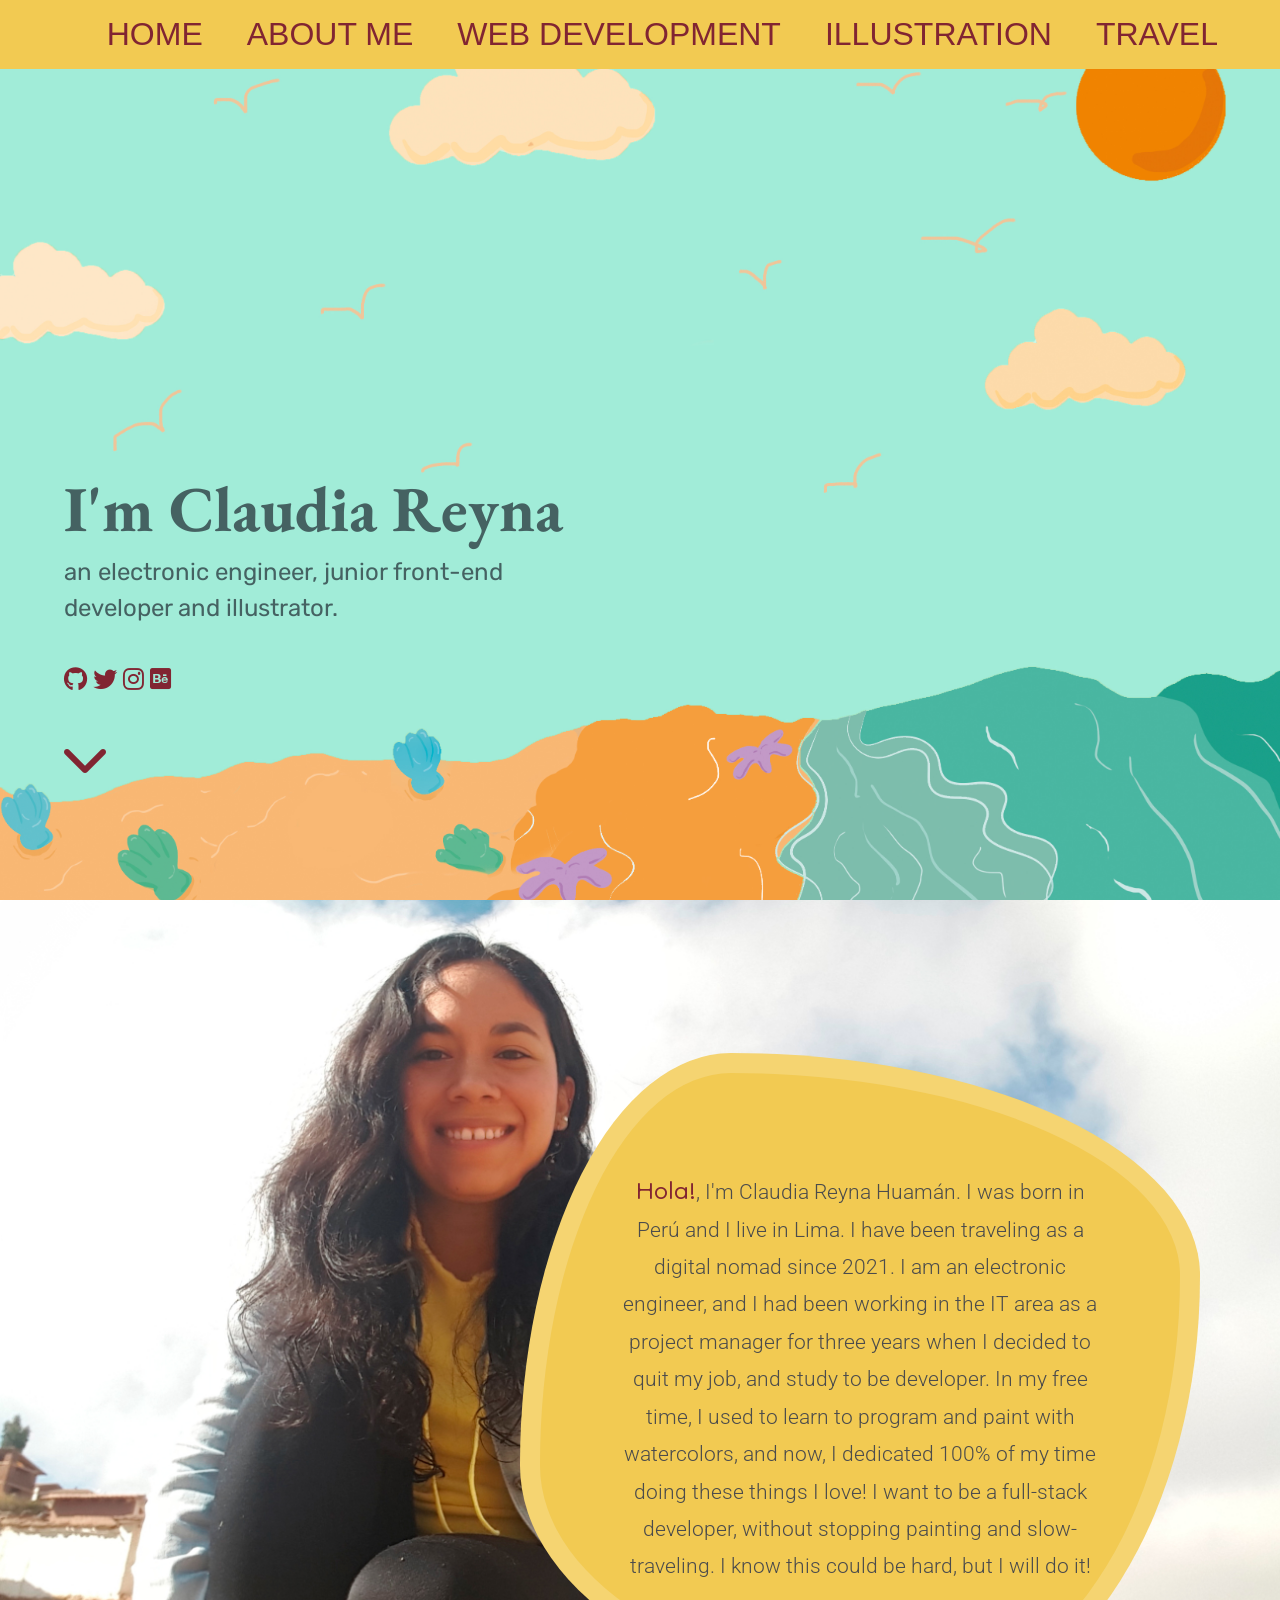
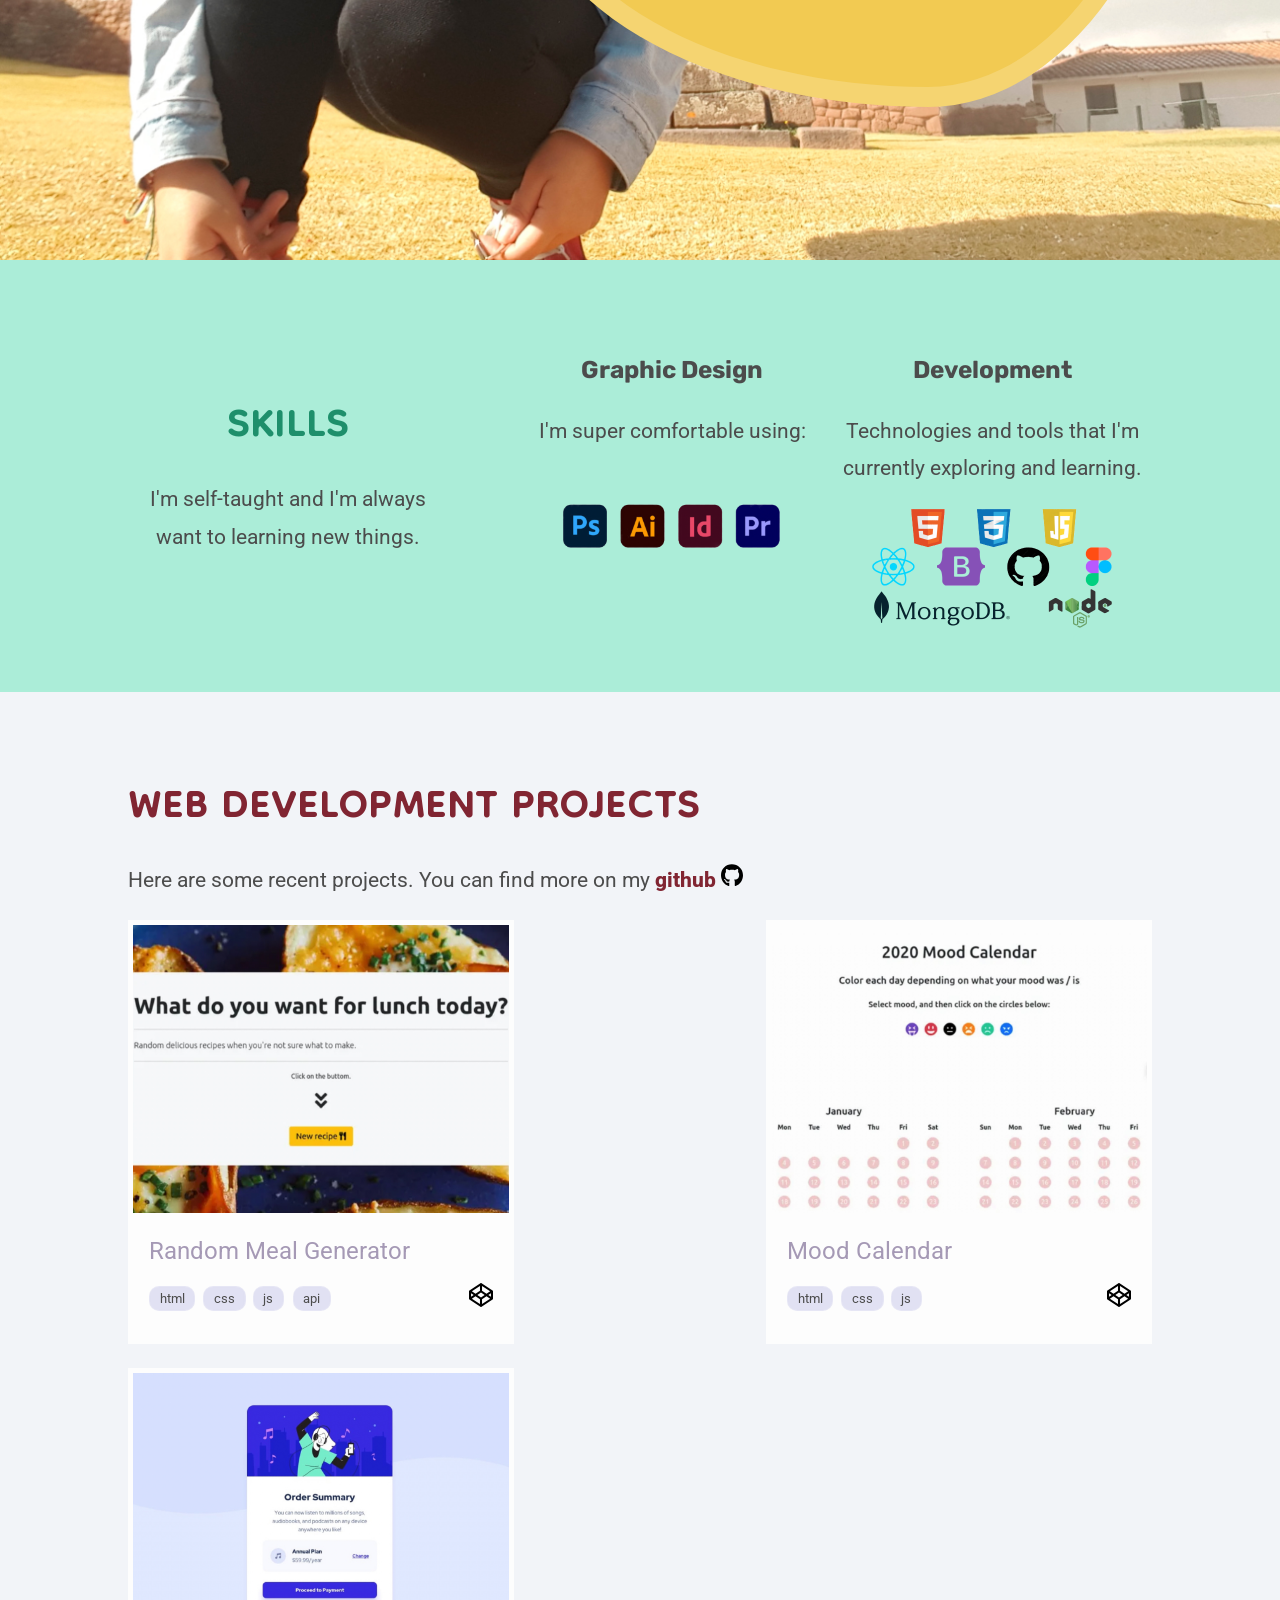
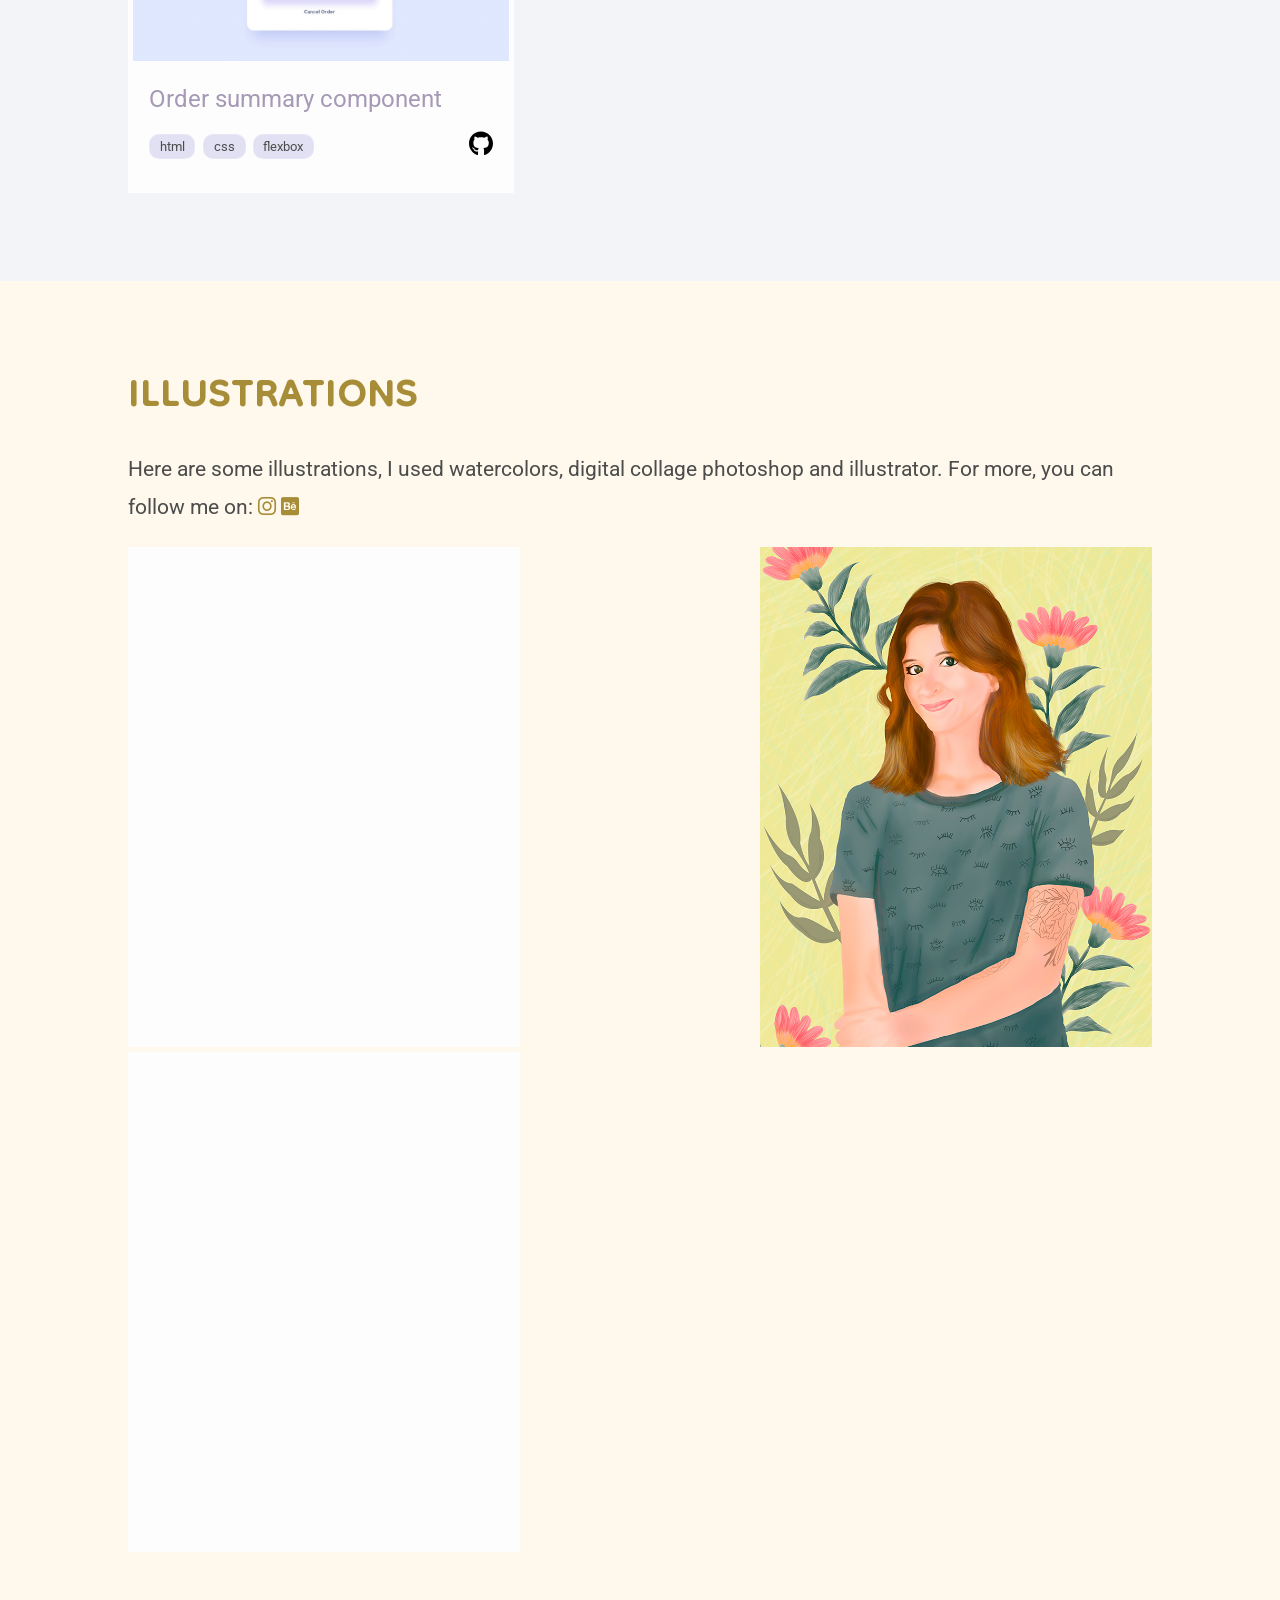
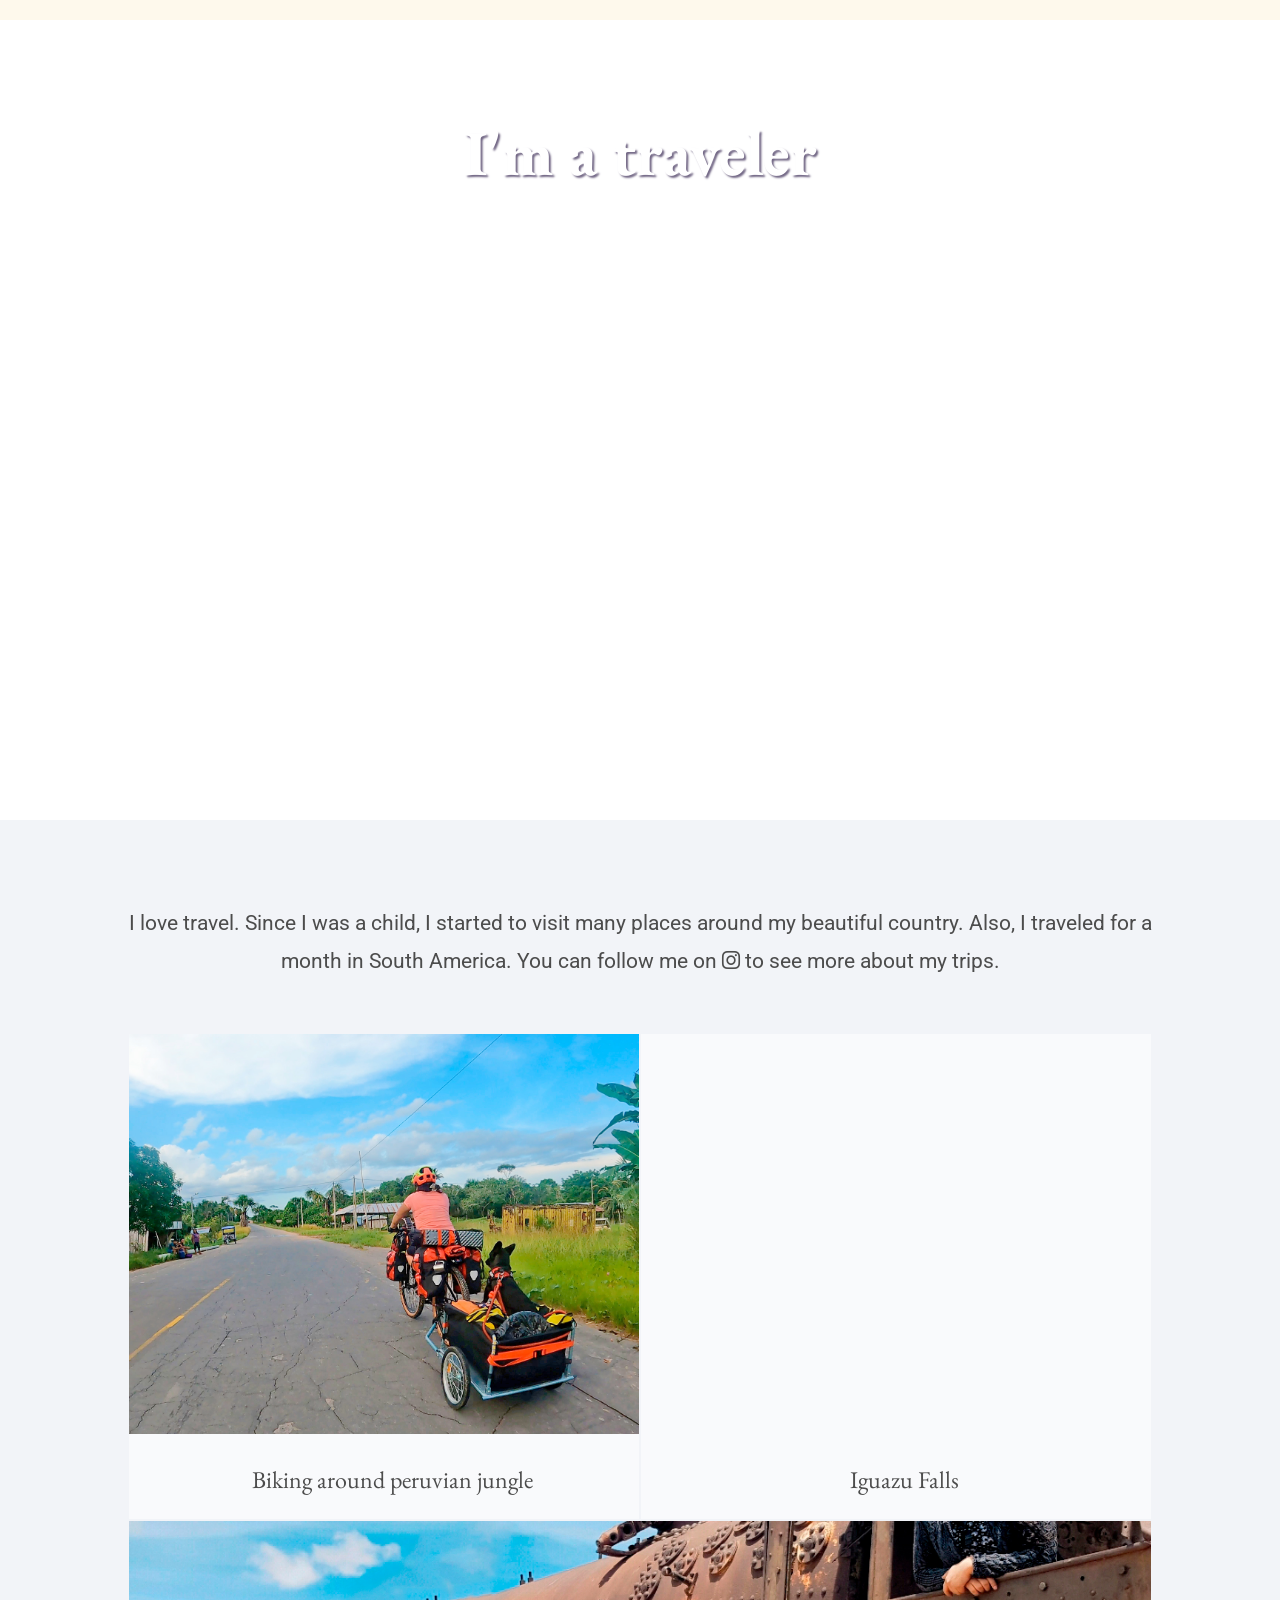
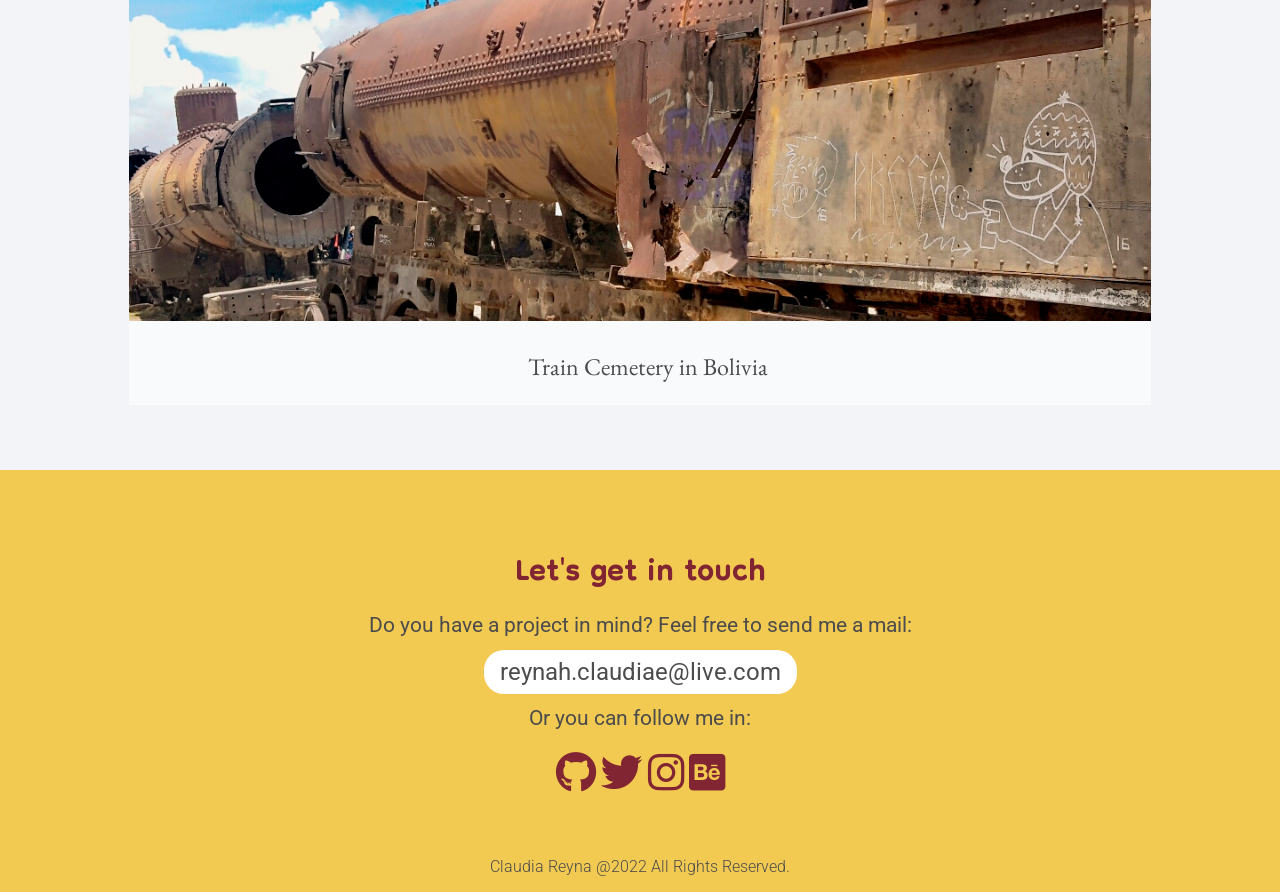
==== commit a5b822bf: "Add social media" ====
--- a/index.html
+++ b/index.html
@@ -60,7 +60,13 @@
         <div class="banner" id="home">
             <div class="banner__information">
                 <h1>I'm Claudia Reyna</h1>
-                <p>an electronic engineer, junior front-end developer and illustrator. <br> <br><a href="#about-me"><i class="fas fa-chevron-down fa-2x"></i></a>     
+                <p>an electronic engineer, junior front-end developer and illustrator. <br> <br>
+                    <a href="https://github.com/claurey"><i class="fab fa-github fa-1x"></i></a> 
+                    <a href="https://twitter.com/claurey591"><i class="fab fa-twitter fa-1x"></i></a> 
+                    <a href="https://www.instagram.com/claureyh/"><i class="fab fa-instagram fa-1x"></i></a>
+                     <a href="https://www.behance.net/claureyh"><i class="fab fa-behance-square fa-1x"></i></a>
+                    <br> <br>
+                    <a href="#about-me"><i class="fas fa-chevron-down fa-2x"></i></a>     
                 </p>  
                                                    
             </div>
@@ -239,7 +245,8 @@
         
             <div>
                 <h2>Let's get in touch</h2>
-                <p>Do you have a project in mind? Feel free to send me a mail: </p> <span>reynah.claudiae@live.com</span> <p>Or you can follow me in: </p><a href="https://github.com/claurey"><i class="fab fa-github fa-2x"></i></a> <a href="https://twitter.com/claurey591"><i class="fab fa-twitter fa-2x"></i></a> <a href="https://www.instagram.com/claureyh/"><i class="fab fa-instagram fa-2x"></i></a> <a href="https://www.behance.net/claureyh"><i class="fab fa-behance-square fa-2x"></i></a>
+                <p>Do you have a project in mind? Feel free to send me a mail: </p> <span>reynah.claudiae@live.com</span> <p>Or you can follow me in: </p>
+                <a href="https://github.com/claurey"><i class="fab fa-github fa-2x"></i></a> <a href="https://twitter.com/claurey591"><i class="fab fa-twitter fa-2x"></i></a> <a href="https://www.instagram.com/claureyh/"><i class="fab fa-instagram fa-2x"></i></a> <a href="https://www.behance.net/claureyh"><i class="fab fa-behance-square fa-2x"></i></a>
                 
                 
             </div>
--- a/css/styles.css
+++ b/css/styles.css
@@ -116,7 +116,7 @@
 
     .nav-menu {
       flex-direction: column;
-      align-items: flex-end;
+      align-items: center;
       margin: 0;
       background-color: var(--secondary-red);
       position: fixed;
@@ -151,7 +151,7 @@
     }
   
     .nav-menu_visible {
-      right: 50%;
+      right: 0%;
     }
   
     .nav-toggle:focus:not(:focus-visible) {
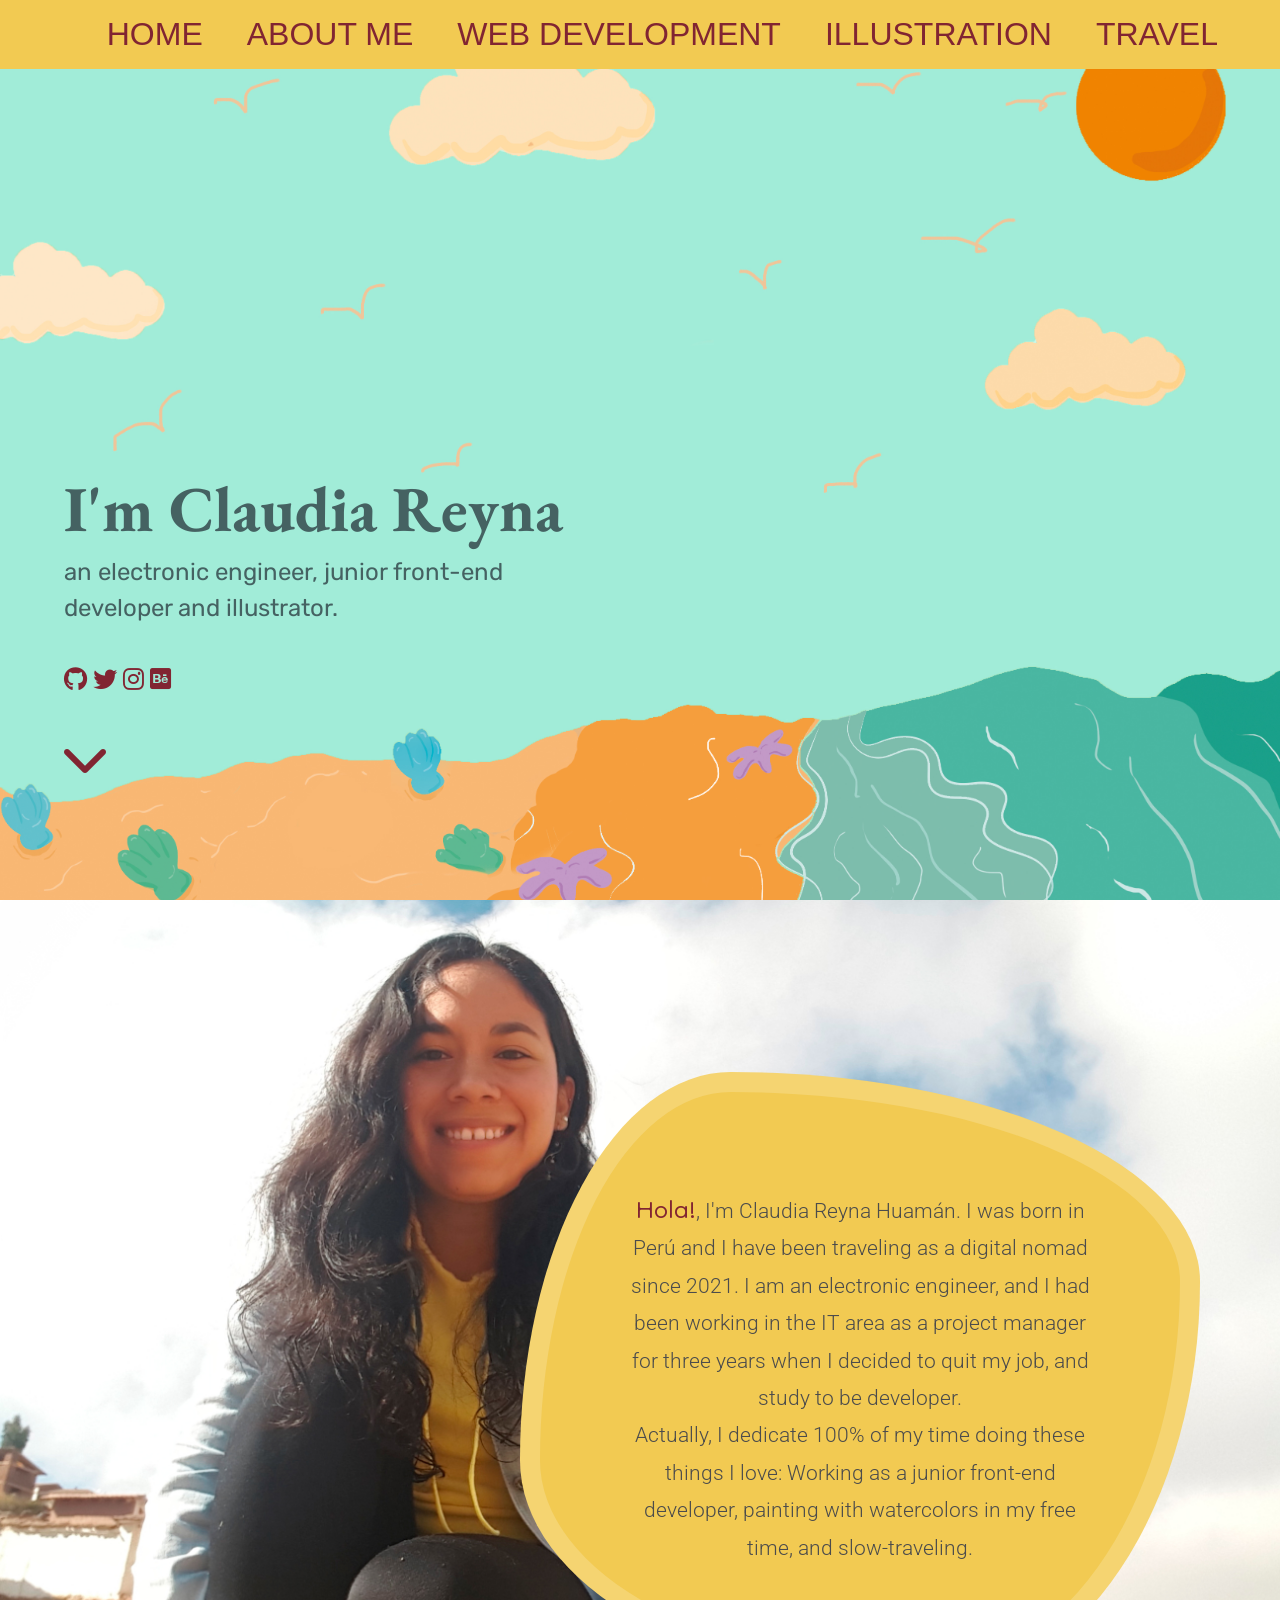
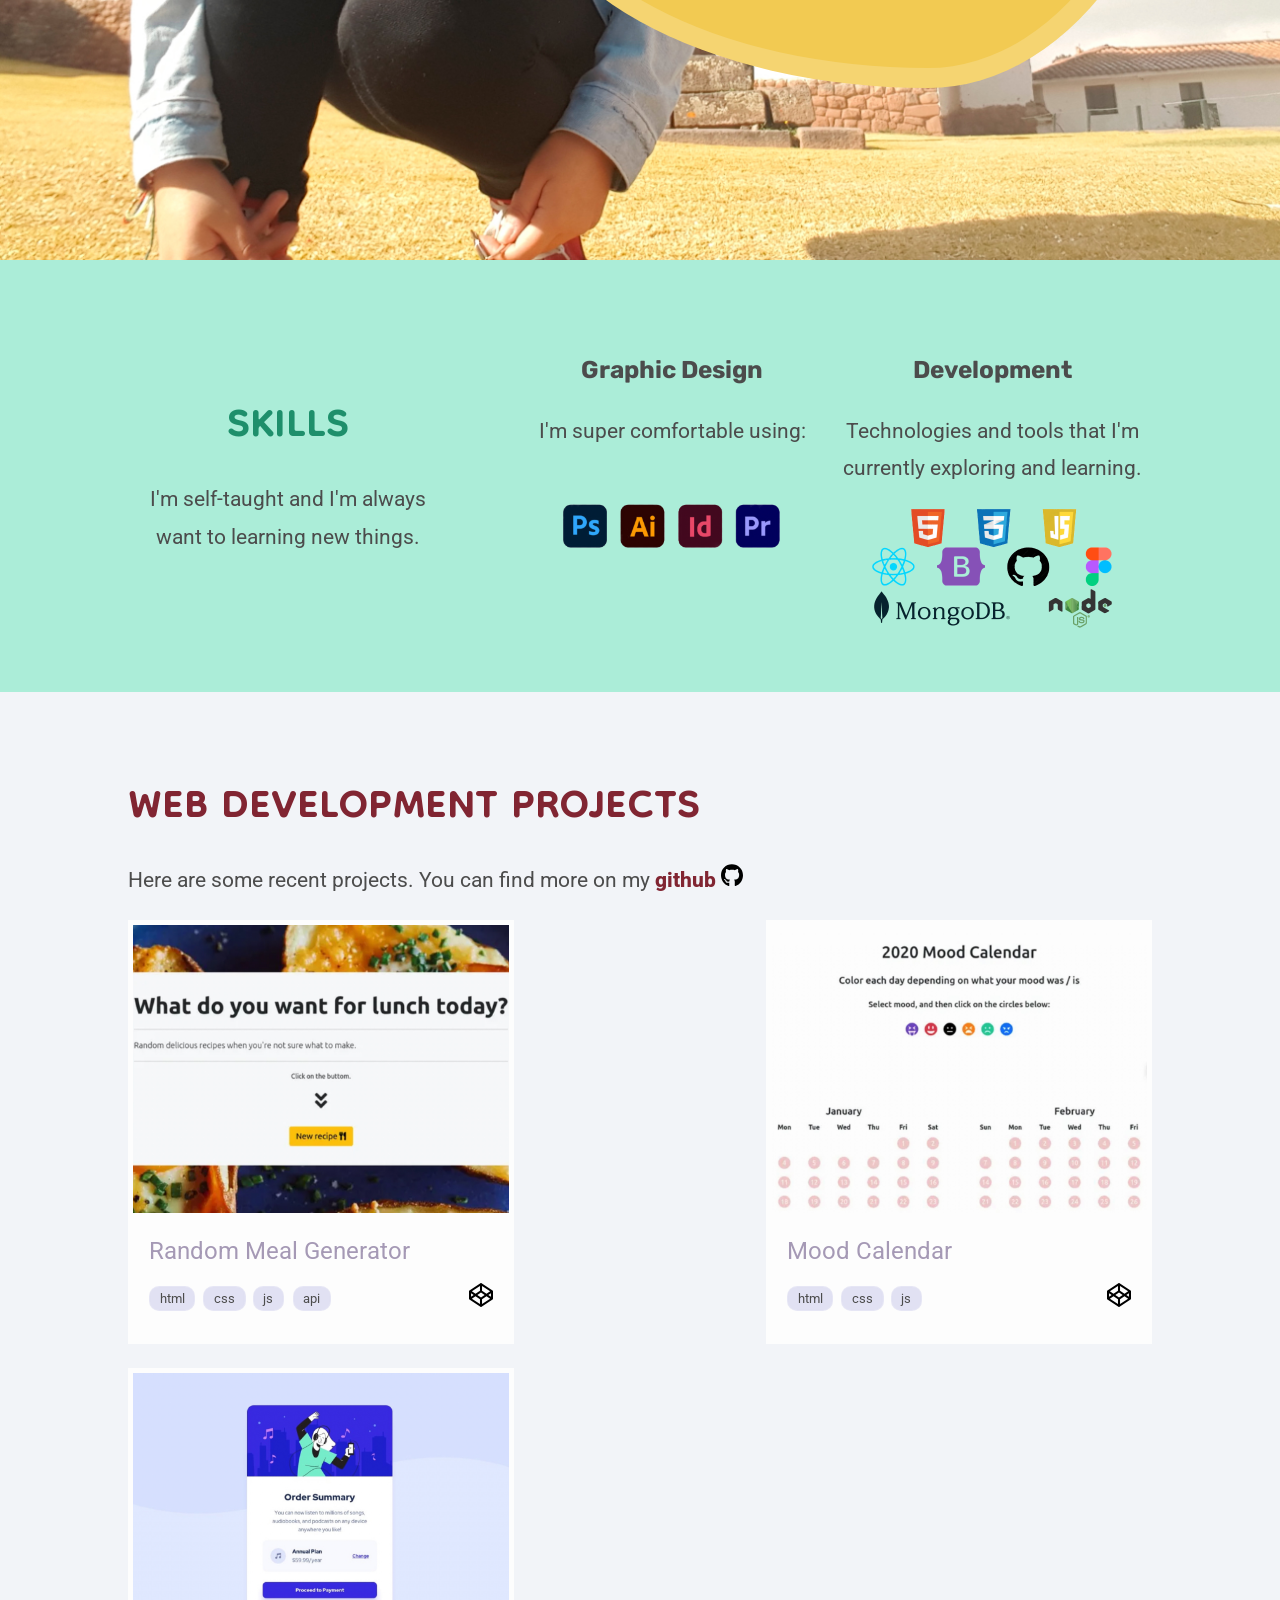
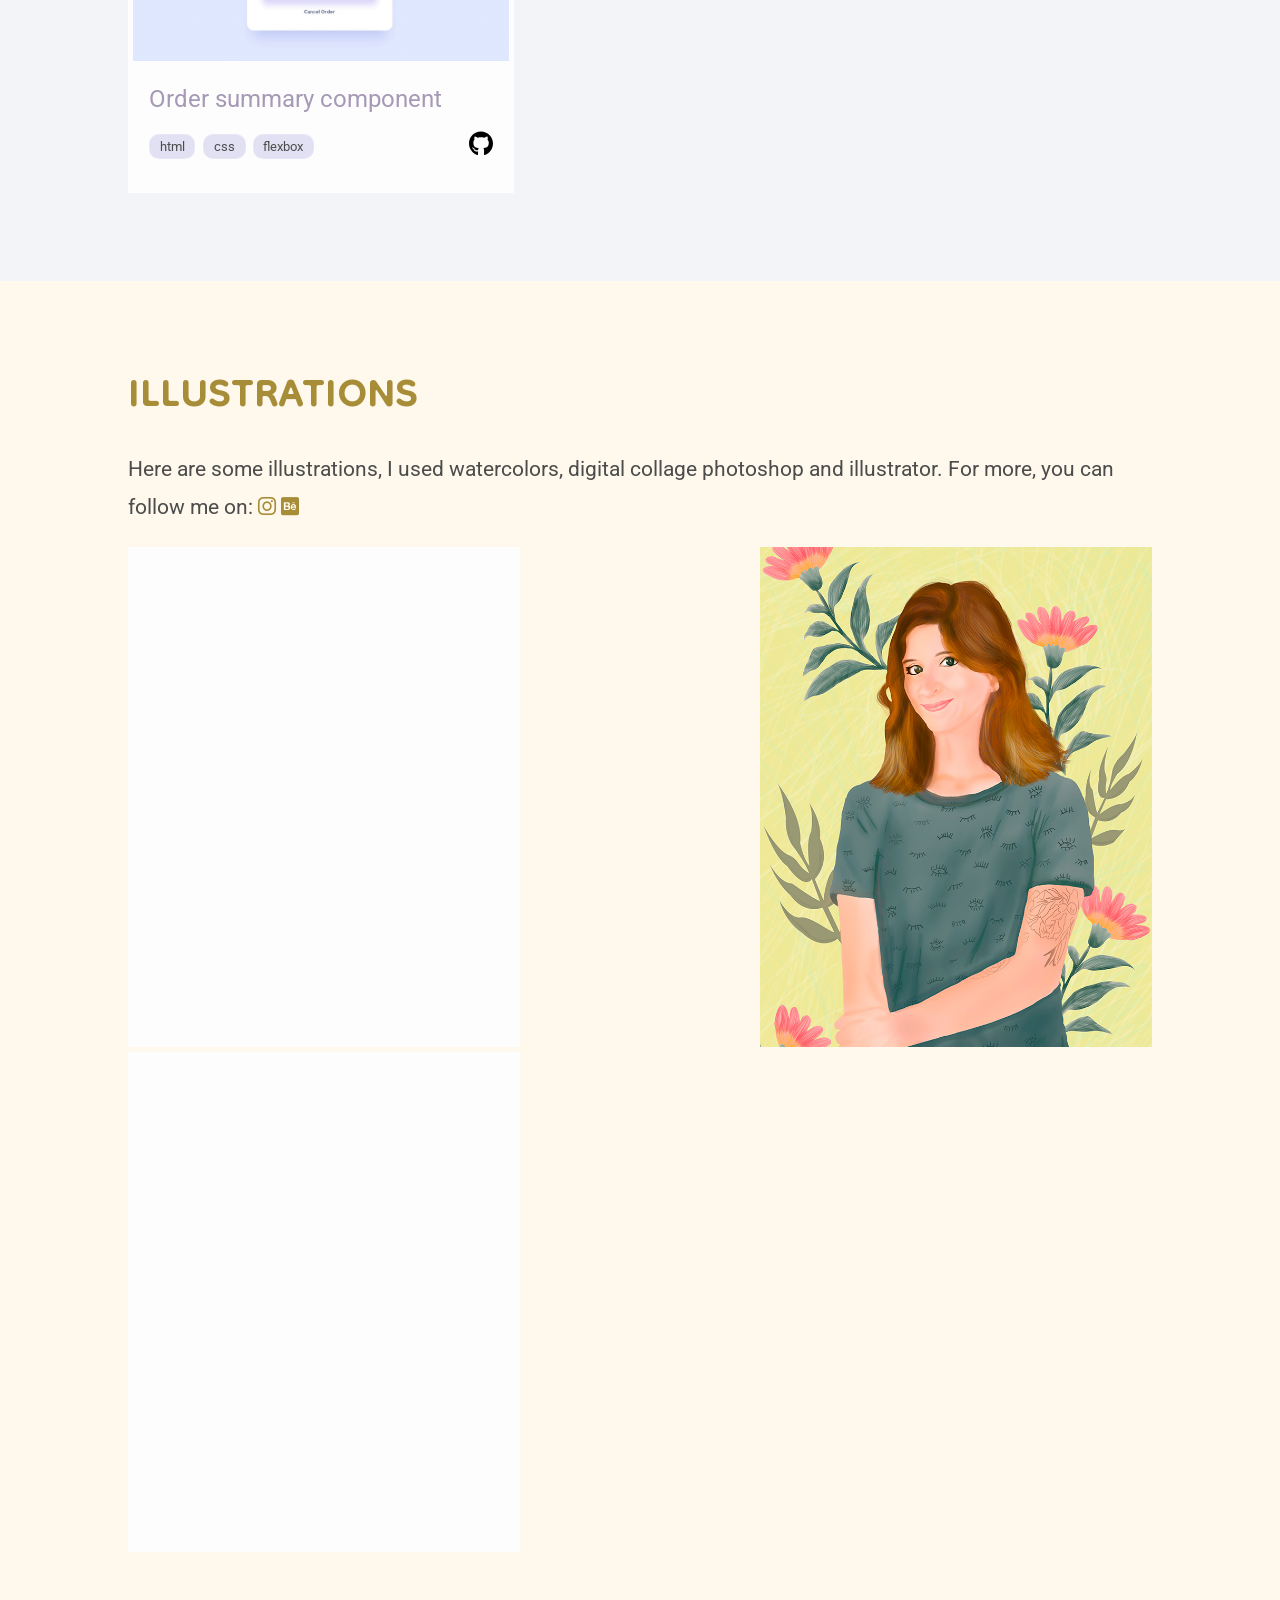
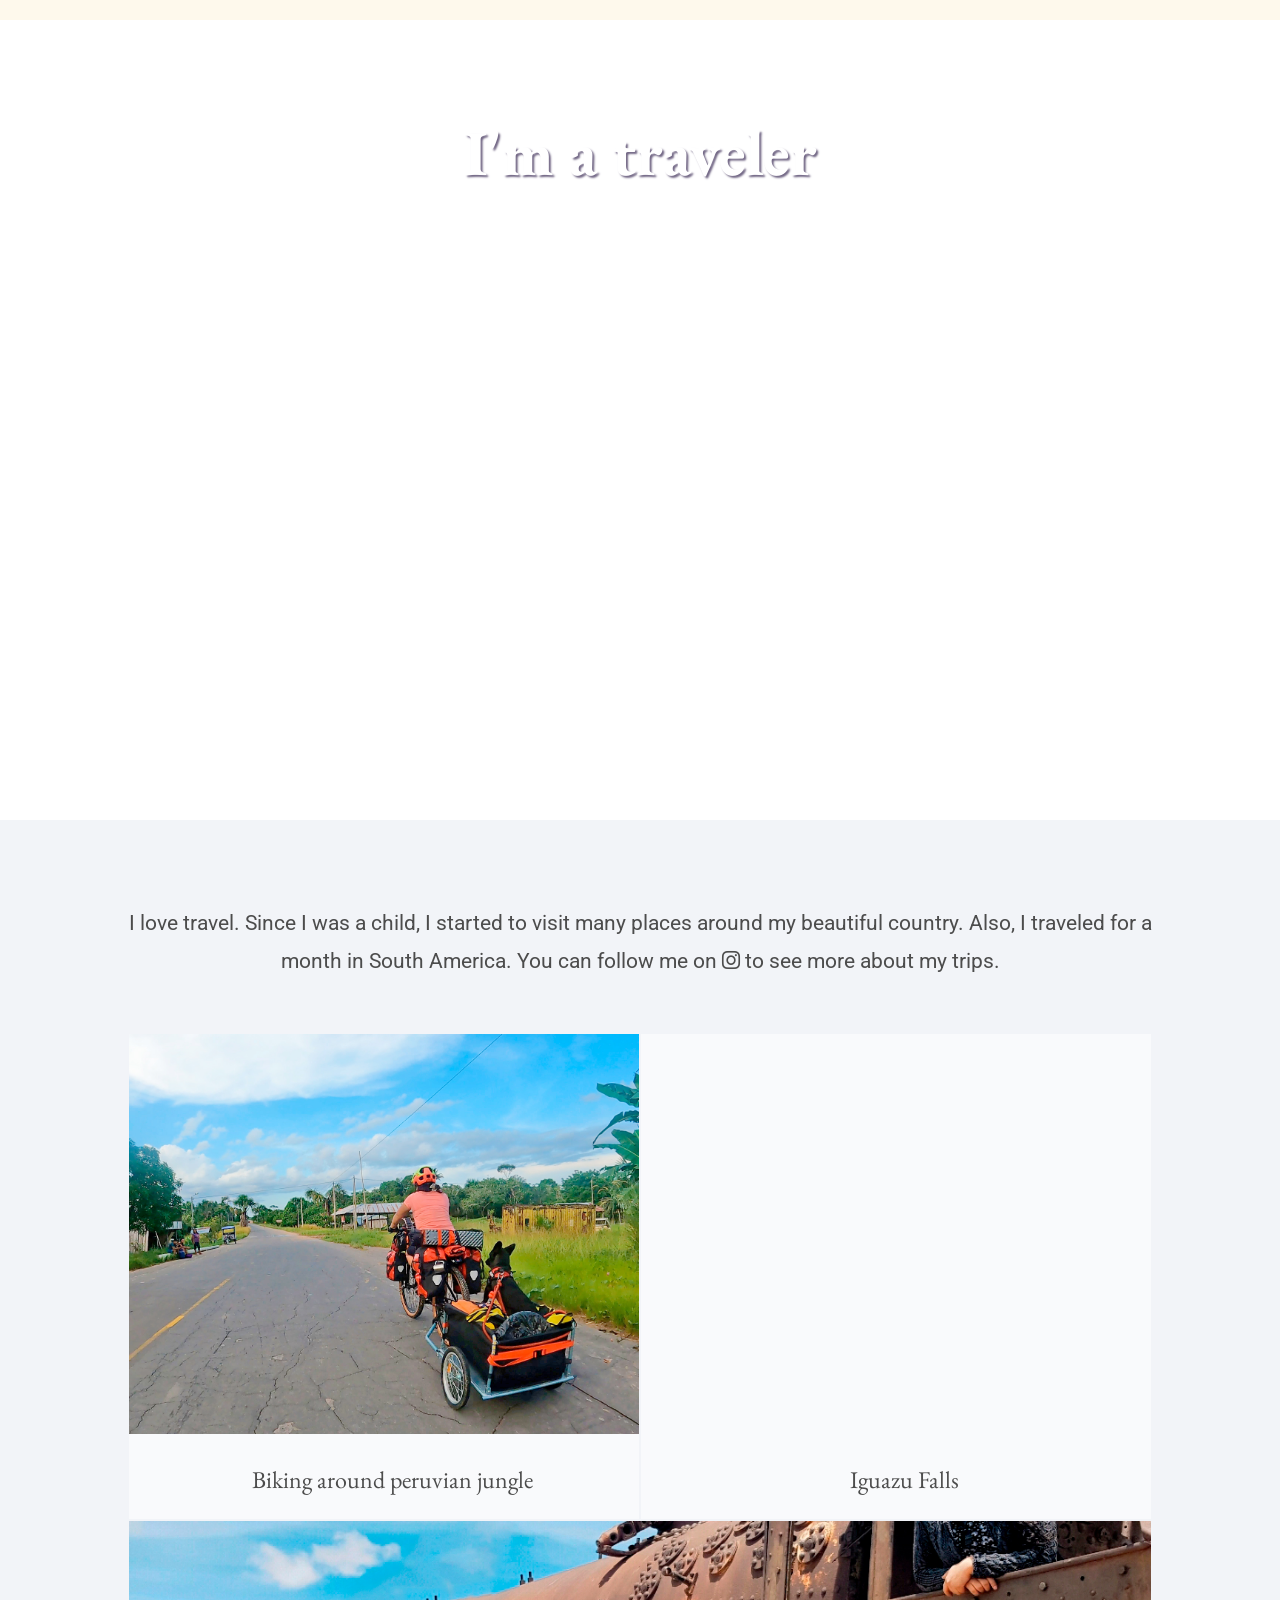
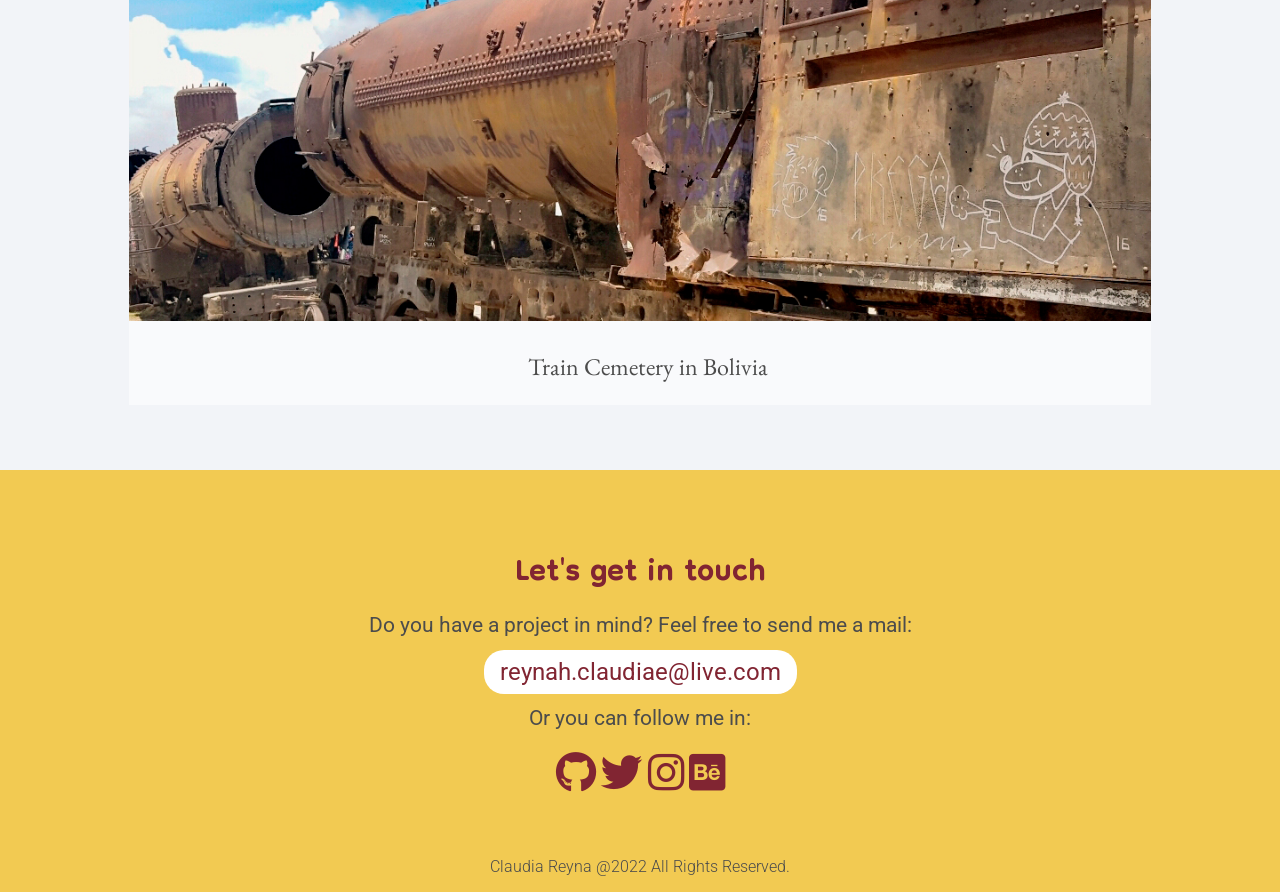
==== commit faa6a5ff: "update bio" ====
--- a/index.html
+++ b/index.html
@@ -74,11 +74,9 @@
         <section class="presentation" id="about-me">
             <div class="presentation__text">
                 <p>
-                    <span>Hola!</span>, I'm Claudia Reyna Huamán. I was born in Perú and I live in Lima. I have been traveling as a digital nomad since 2021. 
+                    <span>Hola!</span>, I'm Claudia Reyna Huamán. I was born in Perú and I have been traveling as a digital nomad since 2021. 
                     I am an electronic engineer, and I had been working in the IT area as a project manager for three years when I decided to quit my job, and study to be developer. 
-                    In my free time, I used to learn to program and paint with watercolors, and now, I dedicated 100% of my time doing these things I love!
-                    
-                    I want to be a full-stack developer, without stopping painting and slow-traveling. I know this could be hard, but I will do it!
+                    <br>Actually, I dedicate 100% of my time doing these things I love: Working as a junior front-end developer, painting with watercolors in my free time, and slow-traveling. 
                 </p>
             </div>
             
@@ -245,7 +243,7 @@
         
             <div>
                 <h2>Let's get in touch</h2>
-                <p>Do you have a project in mind? Feel free to send me a mail: </p> <span>reynah.claudiae@live.com</span> <p>Or you can follow me in: </p>
+                <p>Do you have a project in mind? Feel free to send me a mail: </p> <span><a href="reynah.claudiae@live.com">reynah.claudiae@live.com</a></span> <p>Or you can follow me in: </p>
                 <a href="https://github.com/claurey"><i class="fab fa-github fa-2x"></i></a> <a href="https://twitter.com/claurey591"><i class="fab fa-twitter fa-2x"></i></a> <a href="https://www.instagram.com/claureyh/"><i class="fab fa-instagram fa-2x"></i></a> <a href="https://www.behance.net/claureyh"><i class="fab fa-behance-square fa-2x"></i></a>
                 
                 
--- a/css/styles.css
+++ b/css/styles.css
@@ -802,12 +802,13 @@
     color: var(--secondary-red);
 }
 
-footer span{
+footer span a{
     font-size: 1.5rem ;
     background-color: white;
     padding: 0.5rem 1rem;
     border-radius: 20px;
     margin: 1rem;
+    text-decoration: none;
     
 }
 
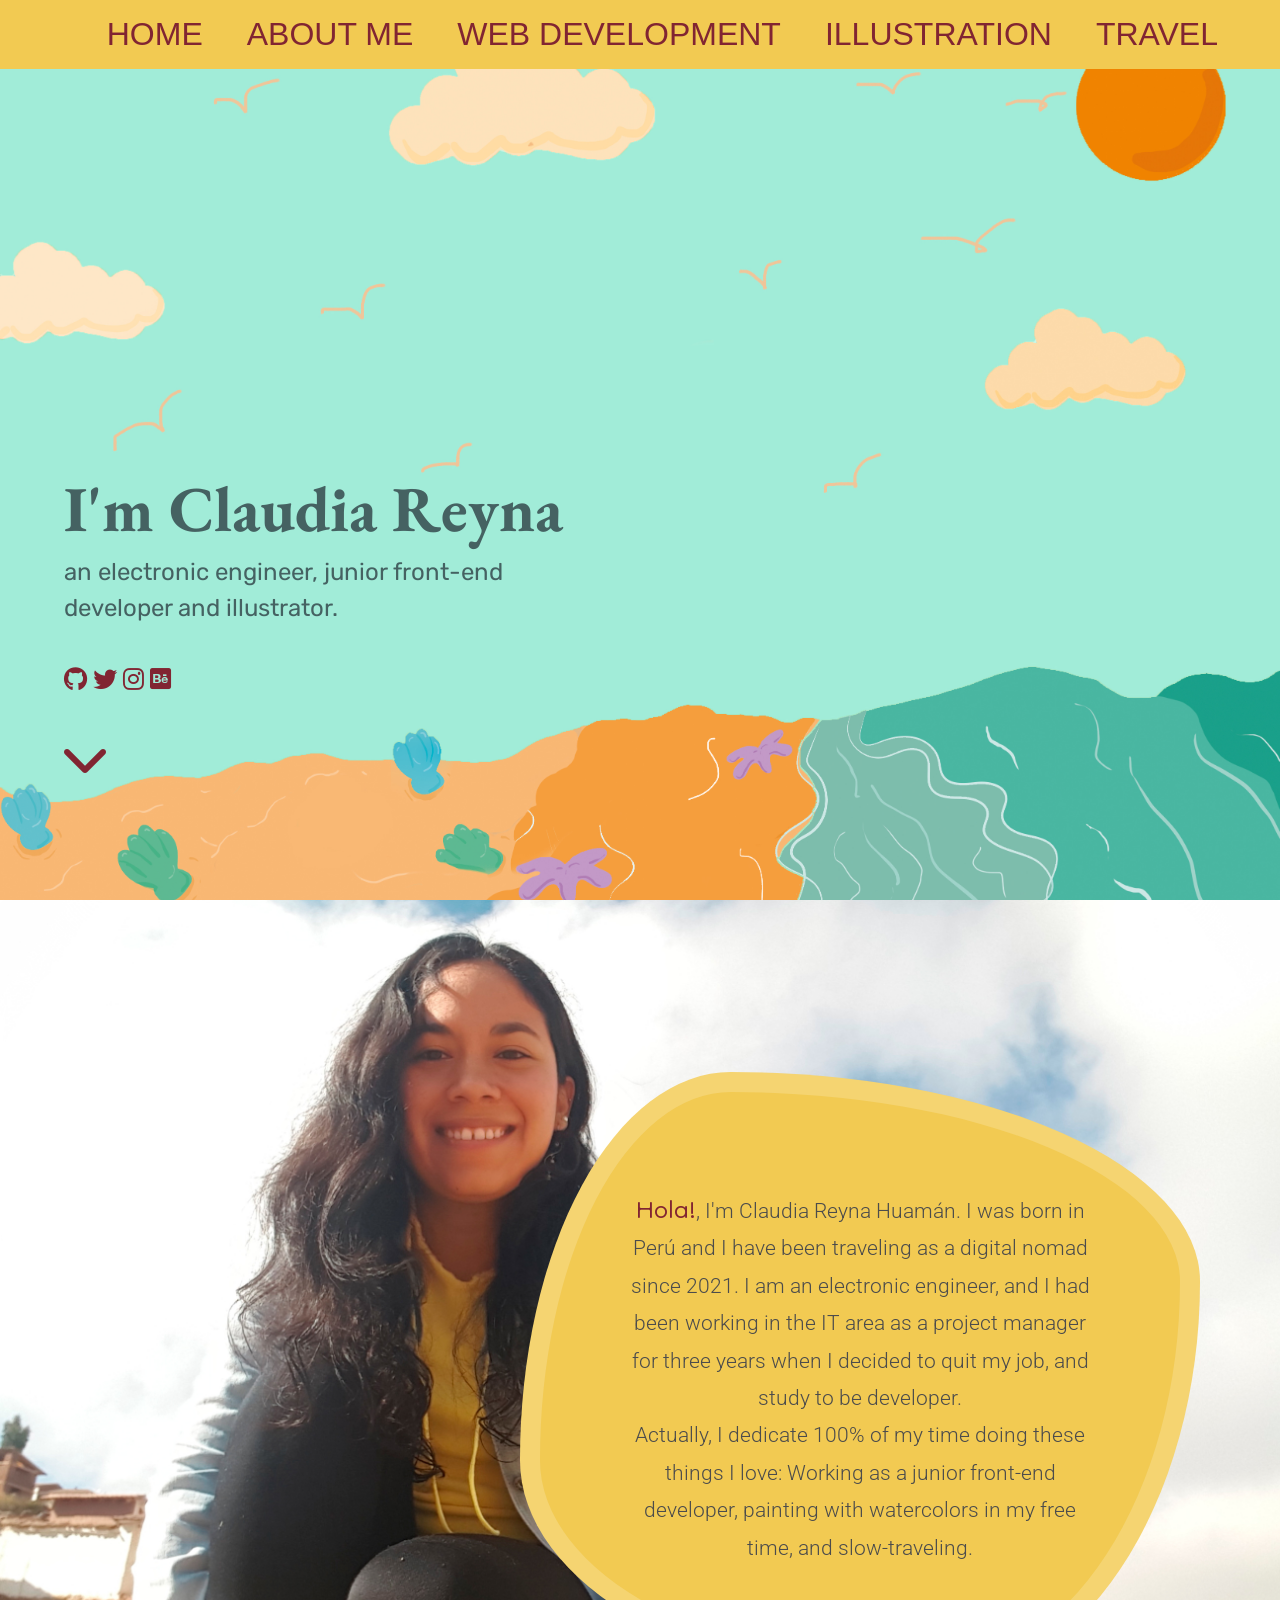
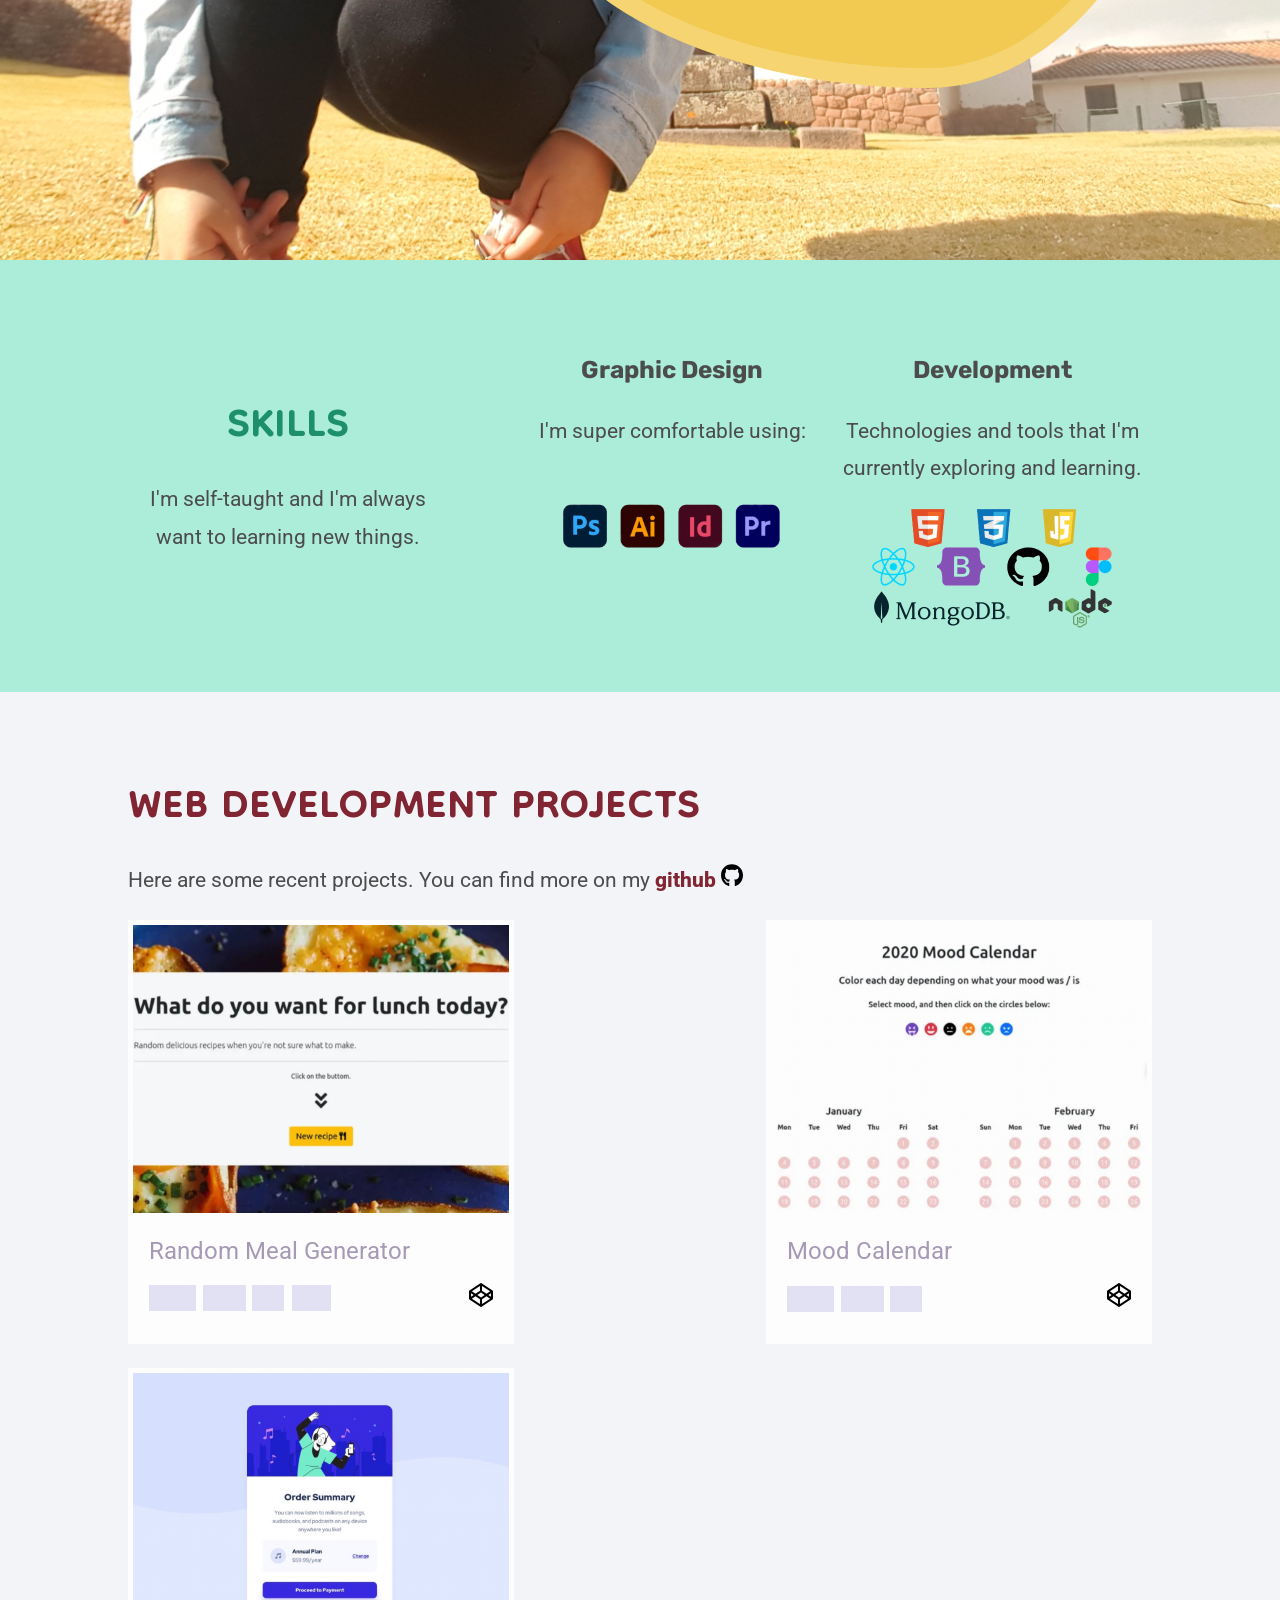
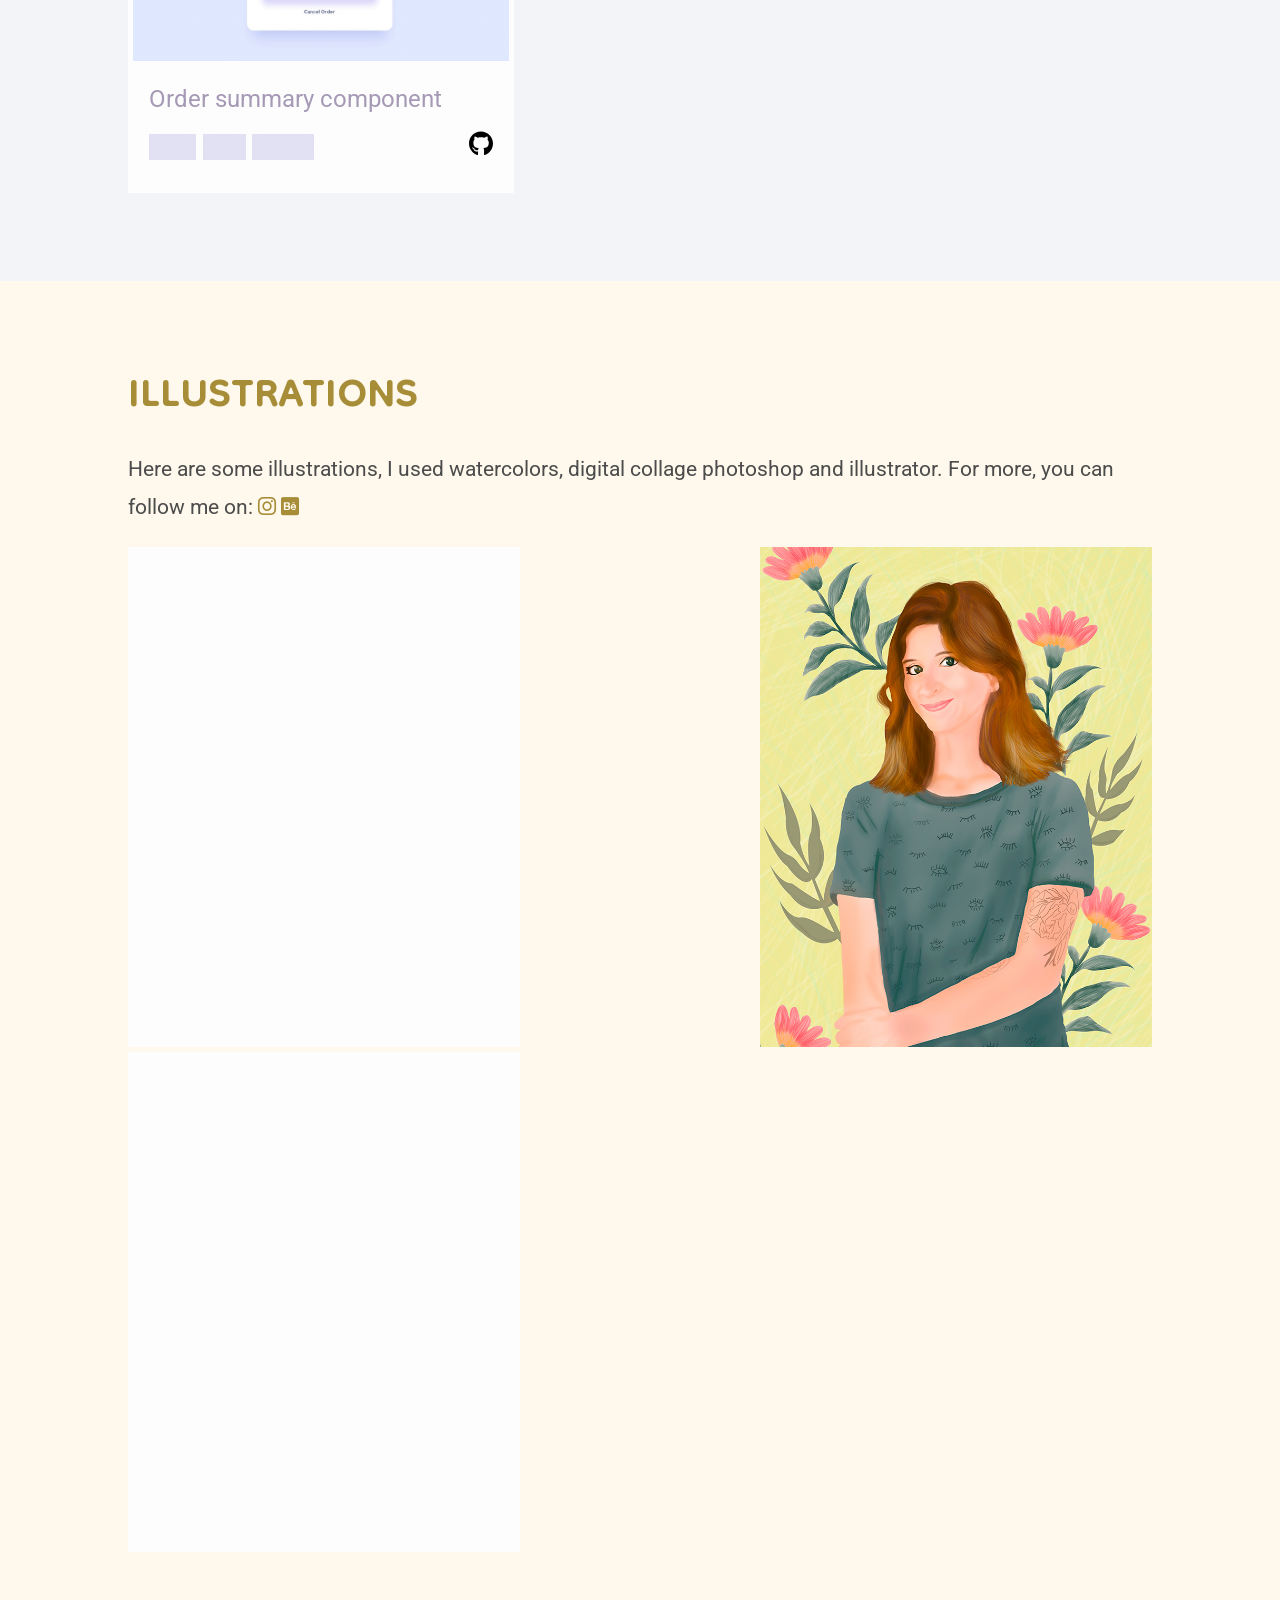
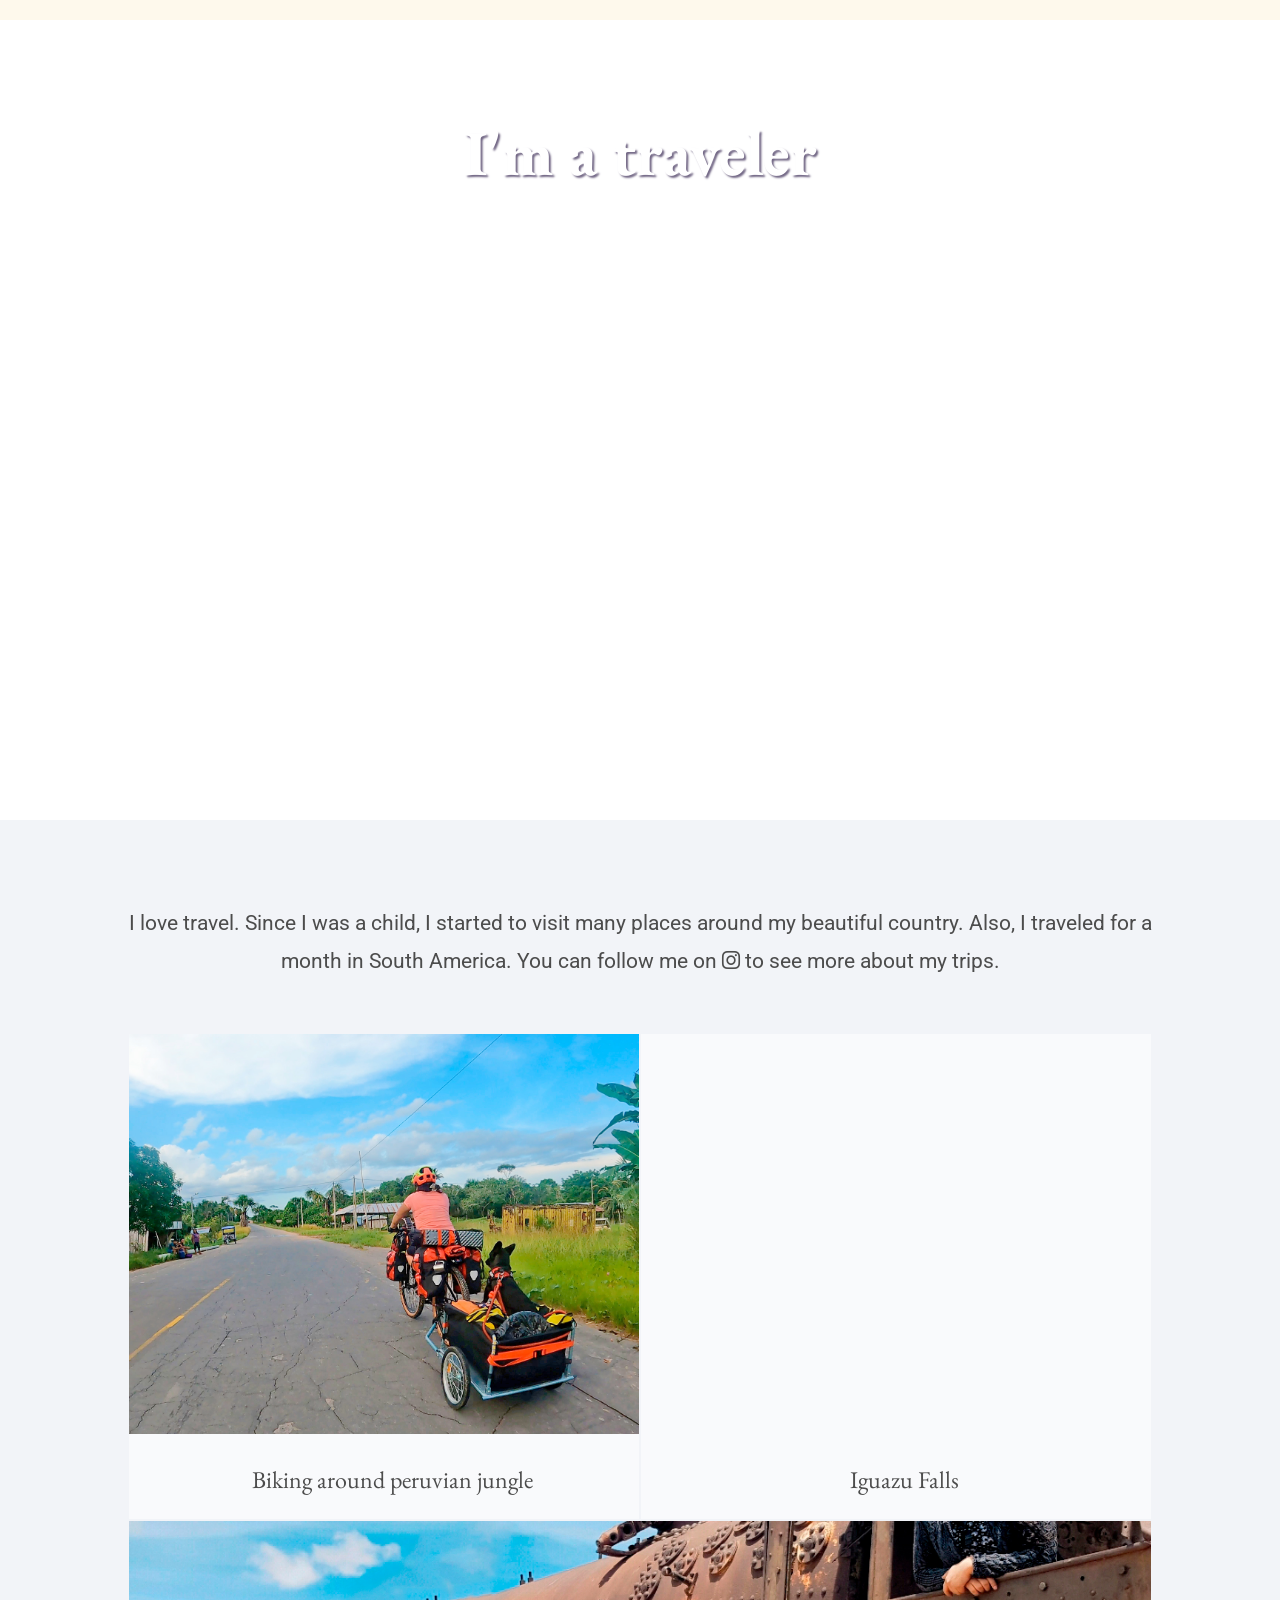
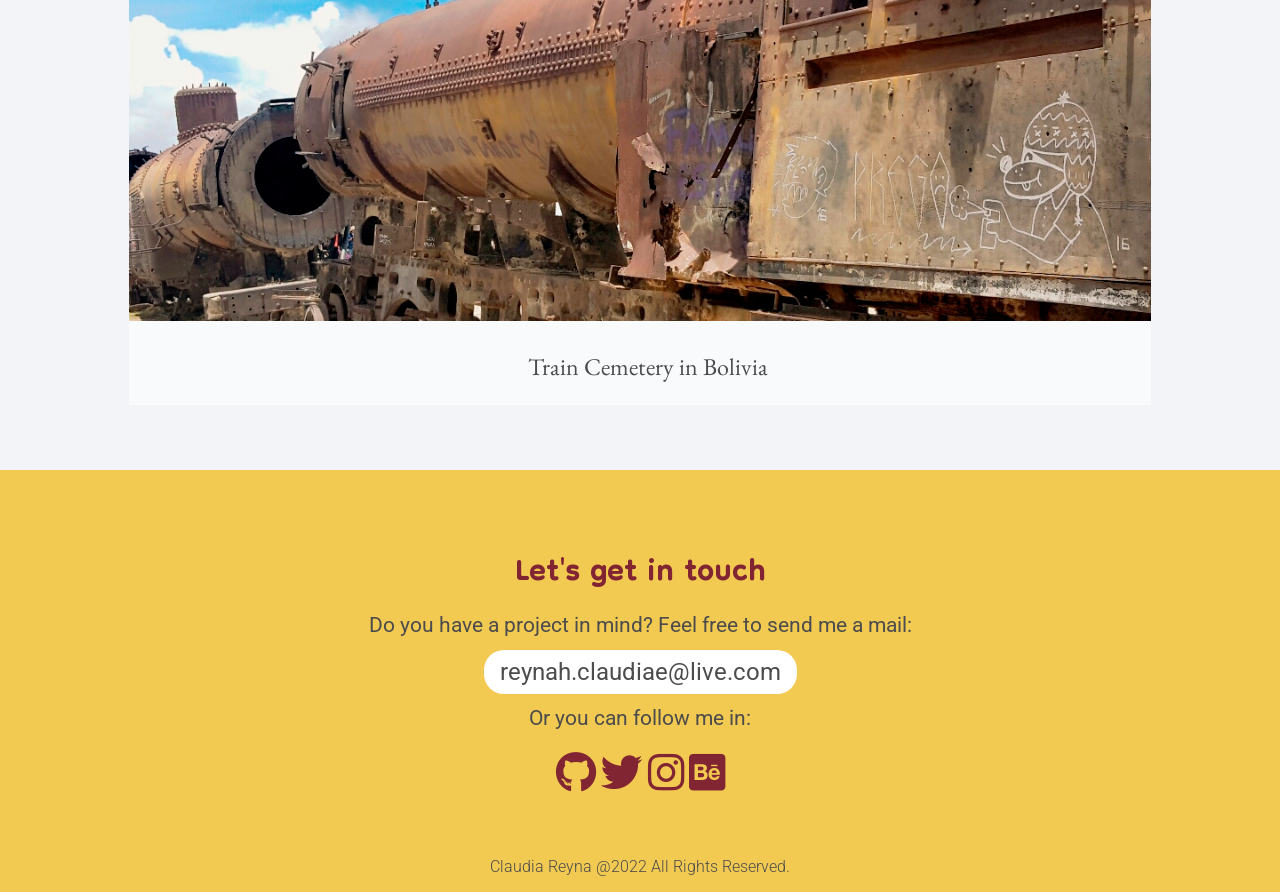
==== commit 1591c79b: "update background" ====
--- a/index.html
+++ b/index.html
@@ -243,7 +243,7 @@
         
             <div>
                 <h2>Let's get in touch</h2>
-                <p>Do you have a project in mind? Feel free to send me a mail: </p> <span><a href="reynah.claudiae@live.com">reynah.claudiae@live.com</a></span> <p>Or you can follow me in: </p>
+                <p>Do you have a project in mind? Feel free to send me a mail: </p> <span>reynah.claudiae@live.com</span> <p>Or you can follow me in: </p>
                 <a href="https://github.com/claurey"><i class="fab fa-github fa-2x"></i></a> <a href="https://twitter.com/claurey591"><i class="fab fa-twitter fa-2x"></i></a> <a href="https://www.instagram.com/claureyh/"><i class="fab fa-instagram fa-2x"></i></a> <a href="https://www.behance.net/claureyh"><i class="fab fa-behance-square fa-2x"></i></a>
                 
                 
--- a/css/styles.css
+++ b/css/styles.css
@@ -166,6 +166,7 @@
 /*Banner*/
 
 .banner{
+    /* background-image: url(../images/girl-car.jpg); */
     background-image: url(../images/GirlBeach8.jpg);
     background-size: cover ;
     background-position: right;
@@ -180,7 +181,7 @@
     bottom: calc(50% - 400px);
     padding: 2rem;
     padding-left: 4rem;
-    color: #456262; /*#F9FAFF;
+    color: #456262; /*#456262;
     text-shadow: 2px 8px 8px var(--secondary-red);*/
     width: 31.8rem;
 }
@@ -802,7 +803,7 @@
     color: var(--secondary-red);
 }
 
-footer span a{
+footer span{
     font-size: 1.5rem ;
     background-color: white;
     padding: 0.5rem 1rem;
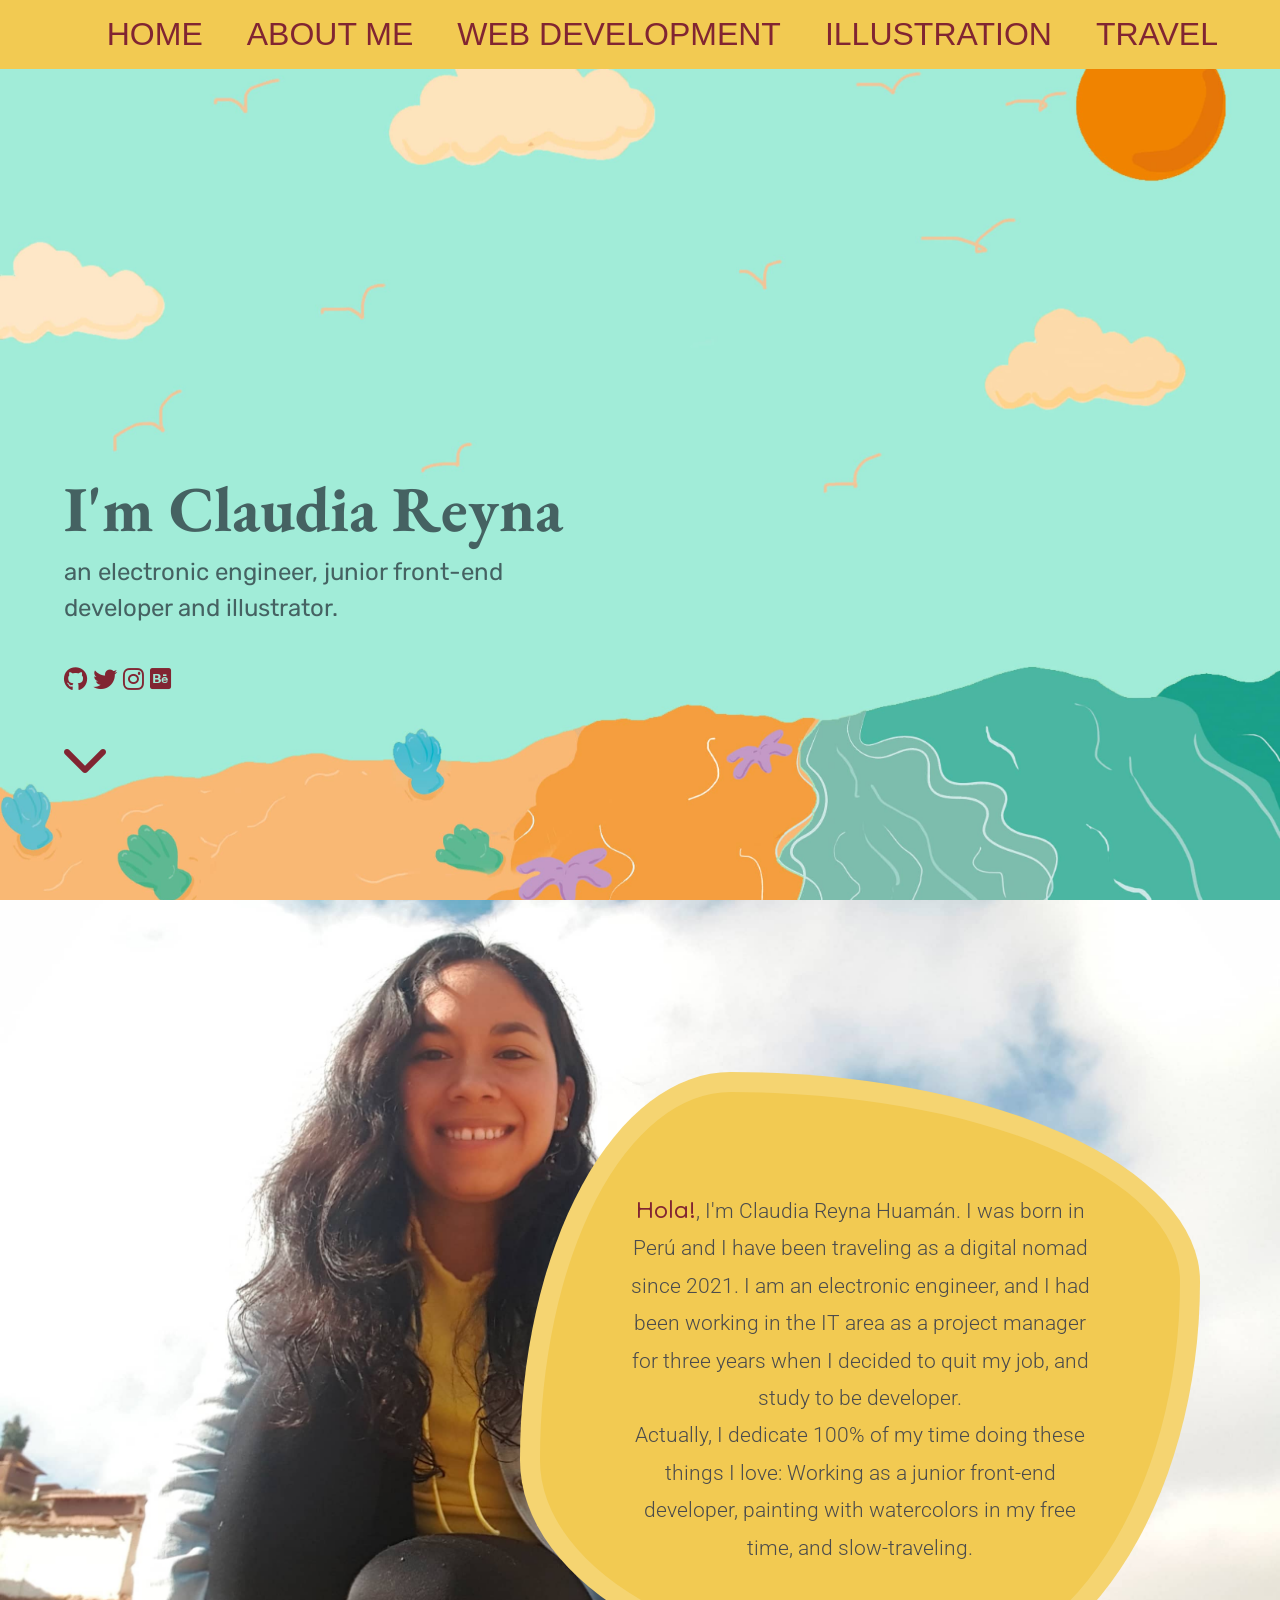
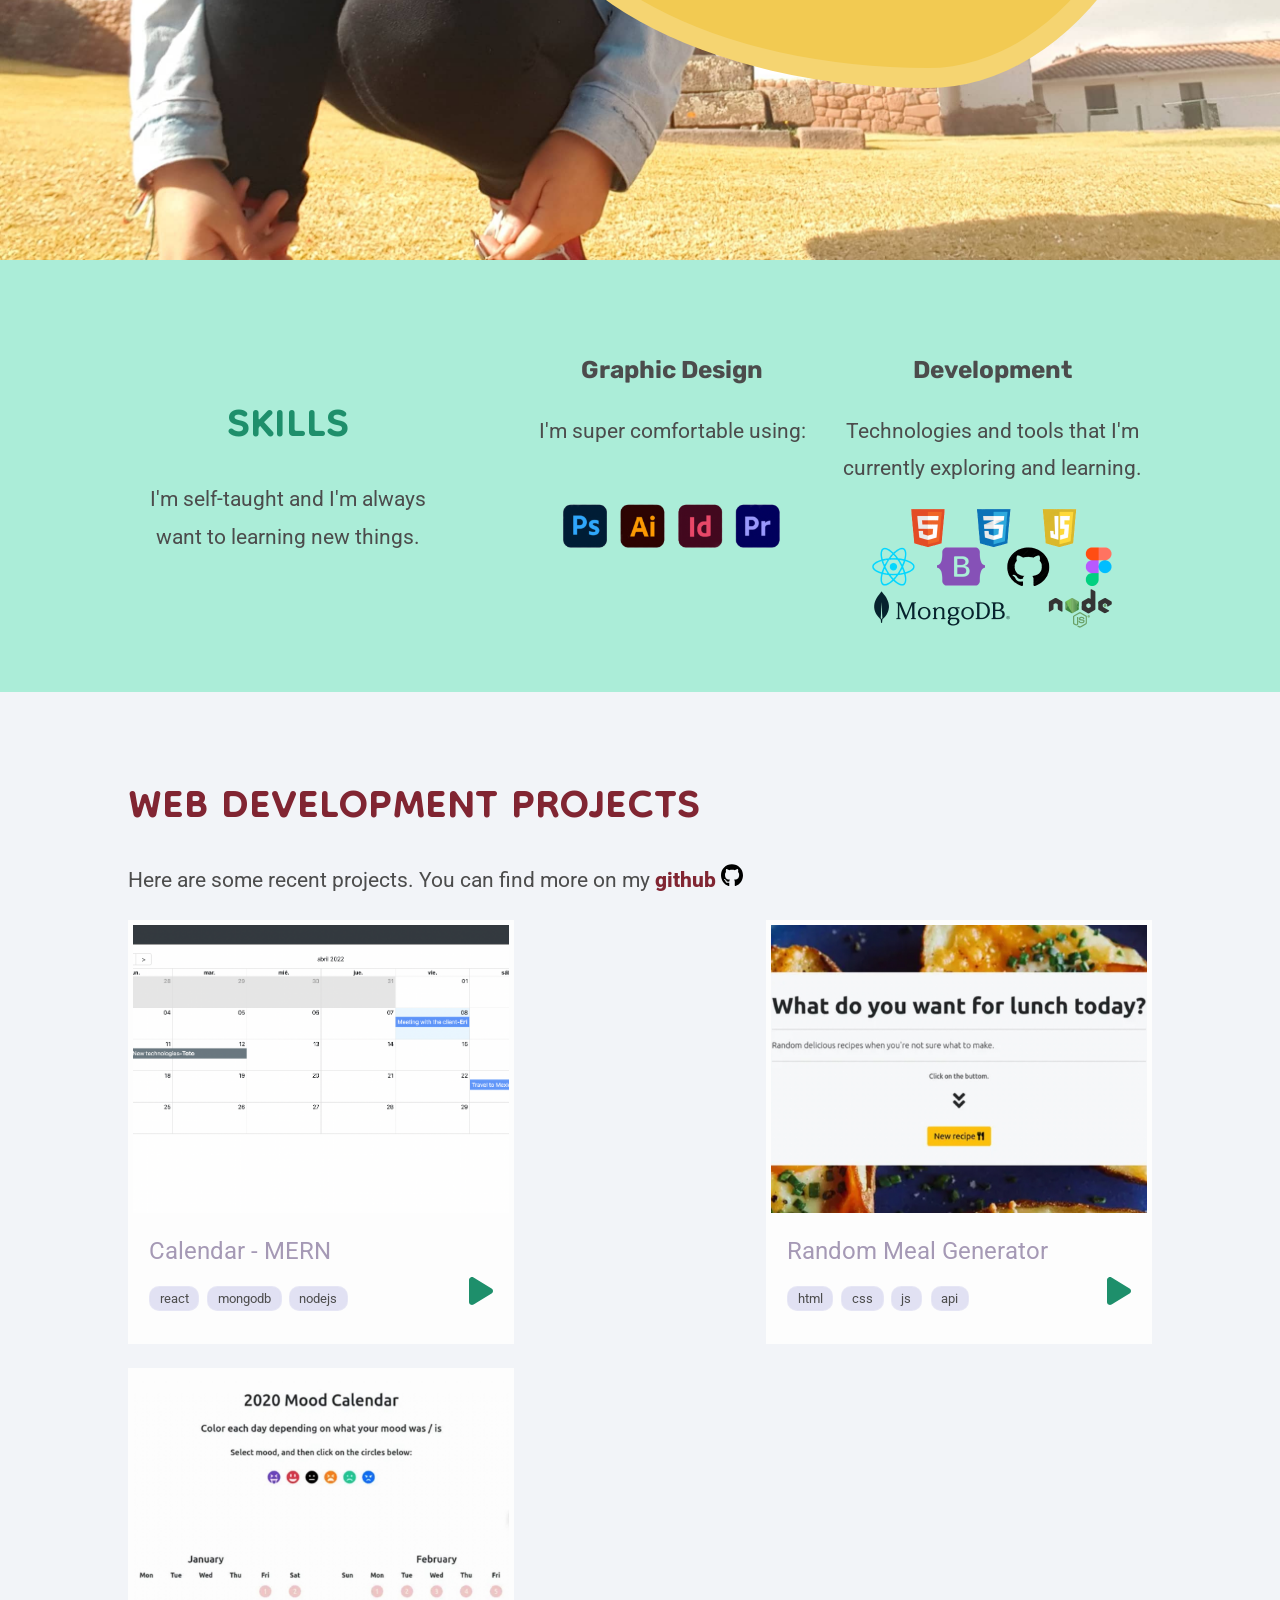
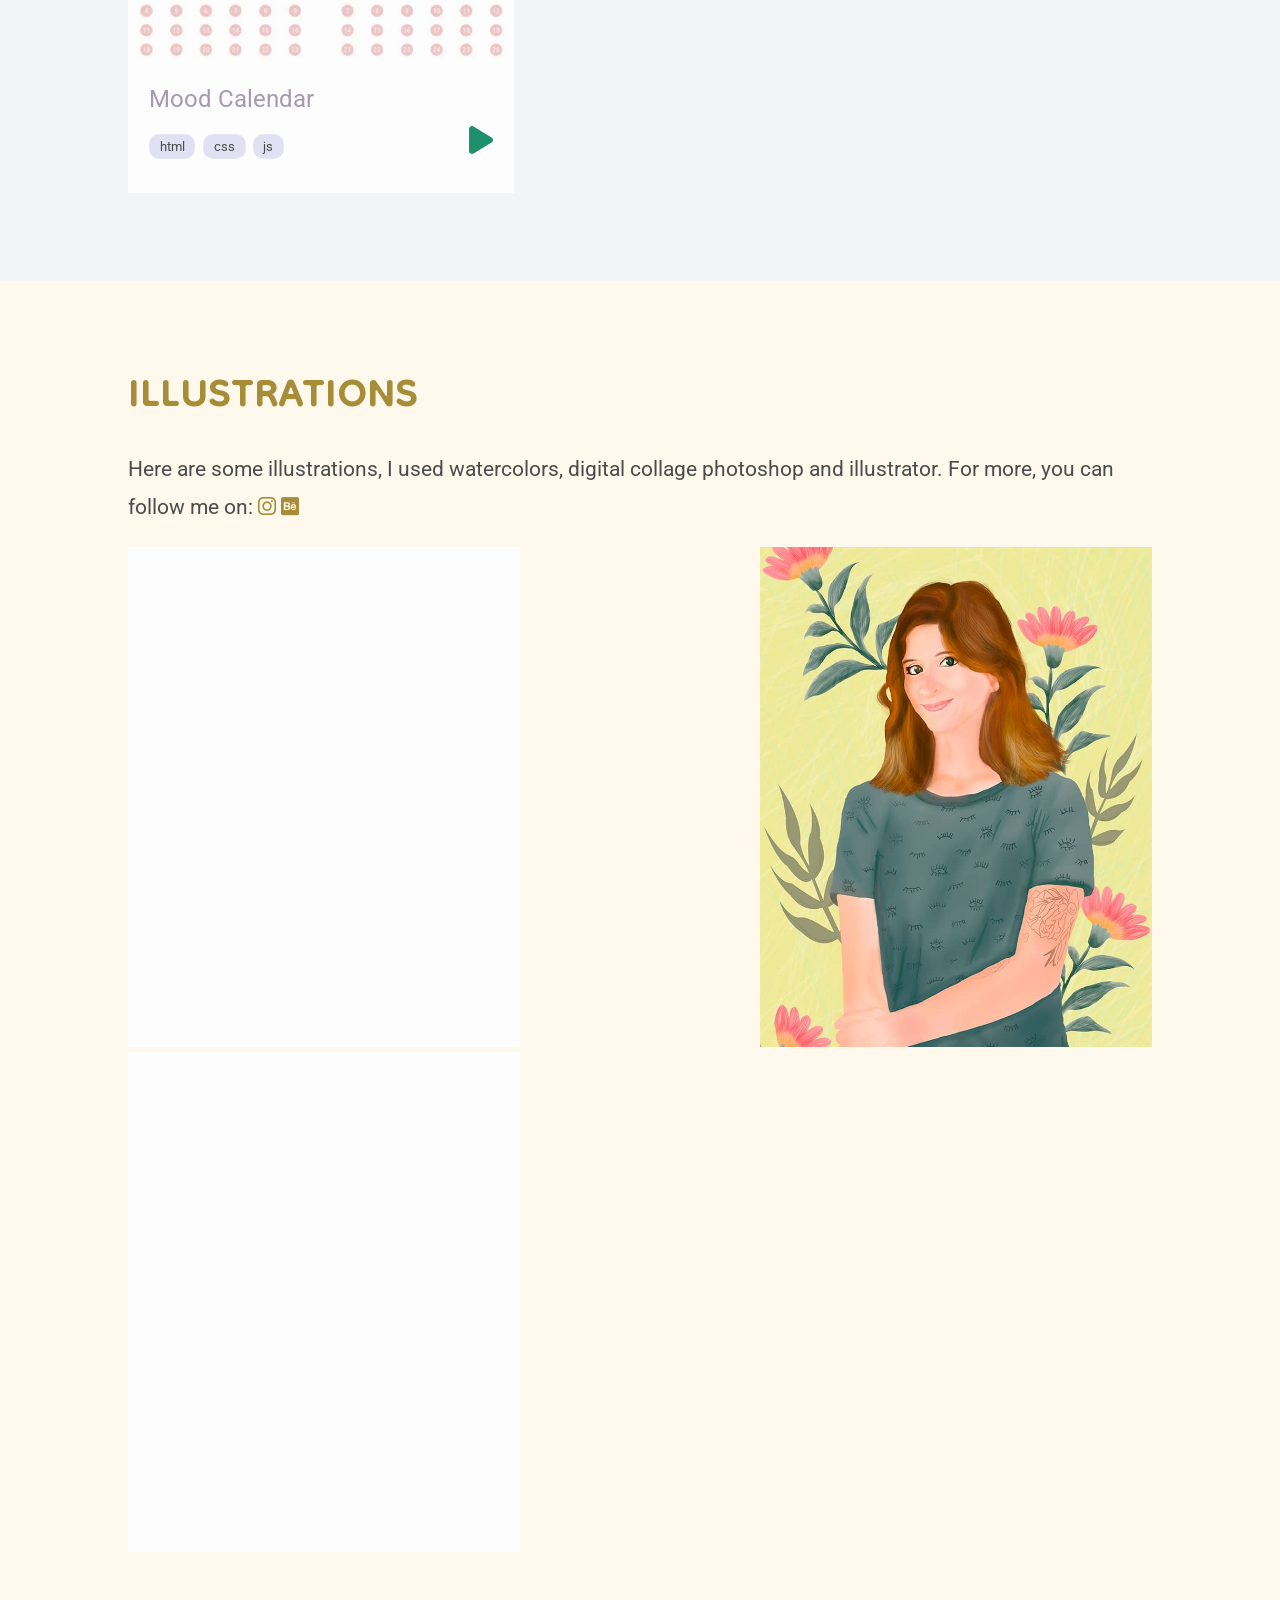
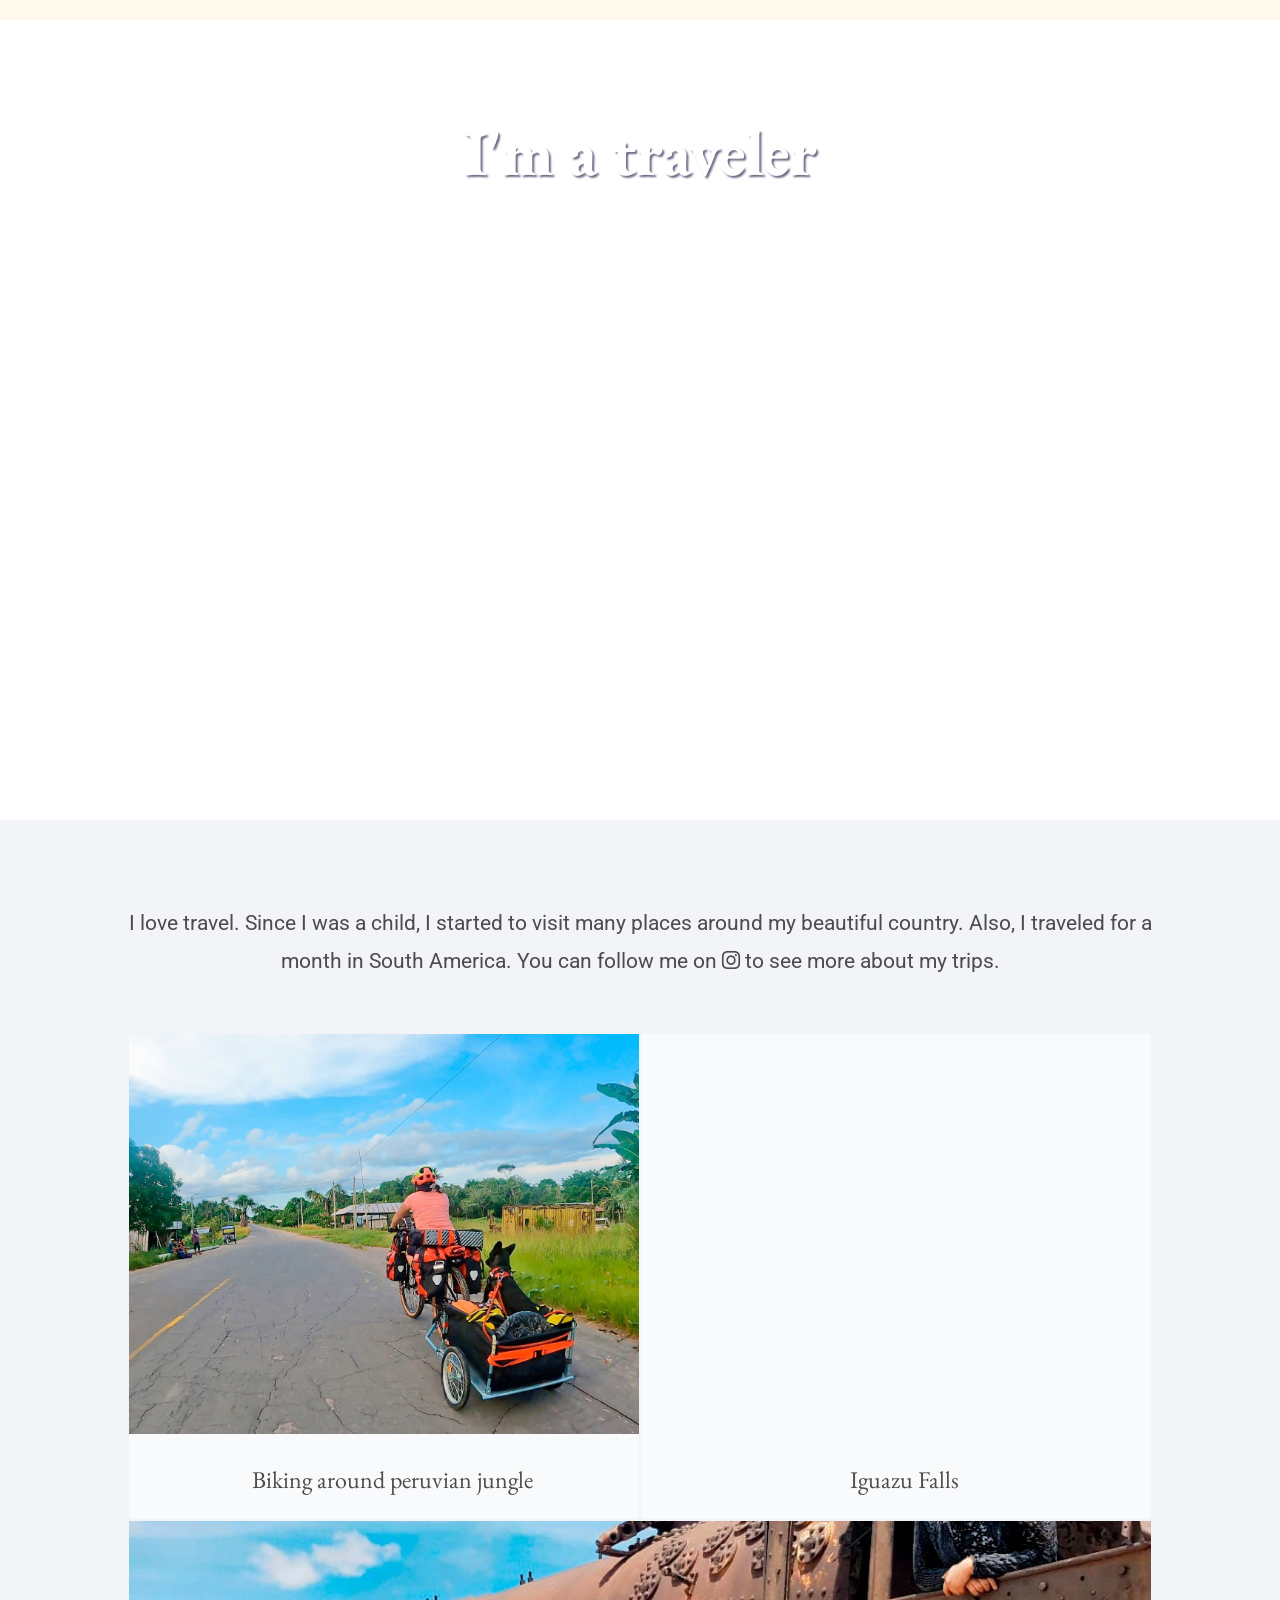
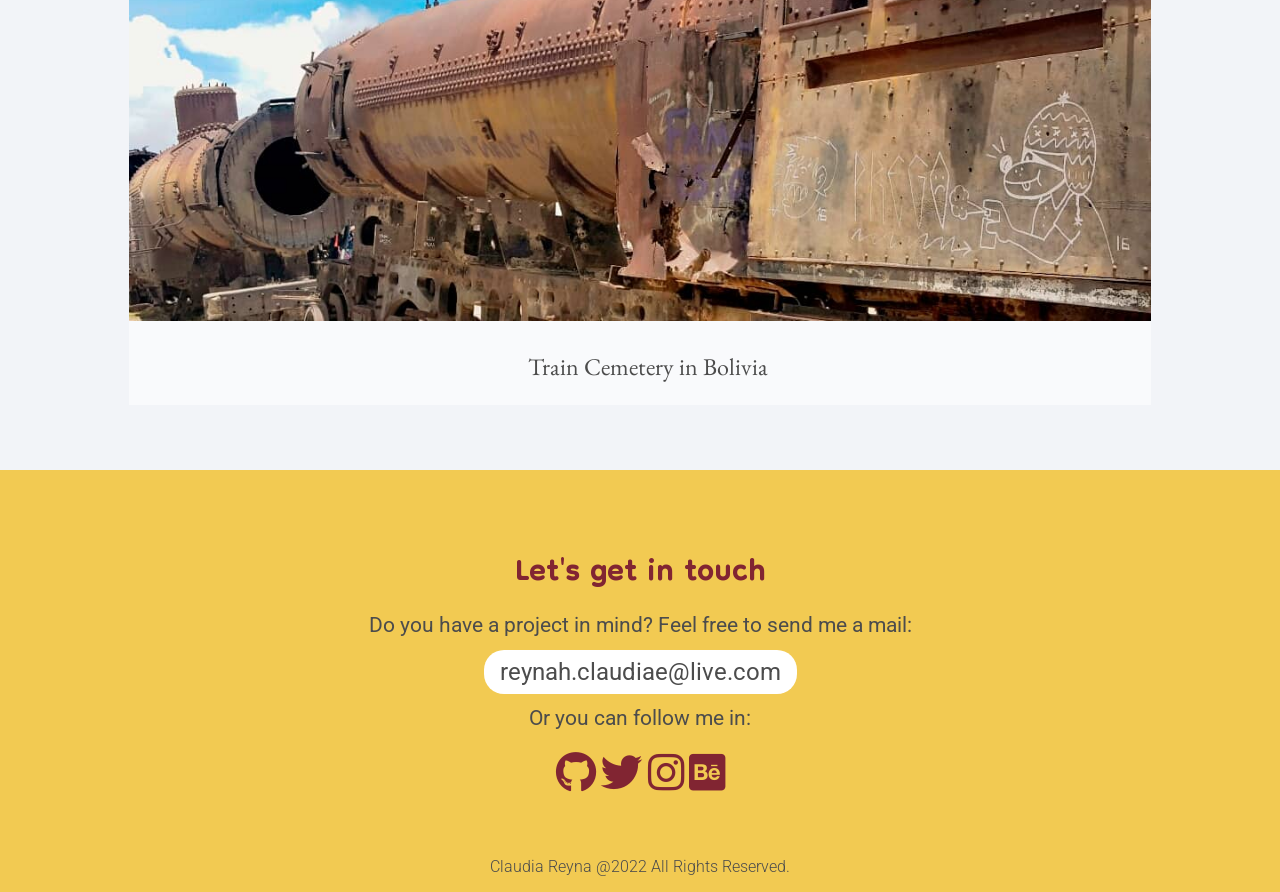
==== commit 1503be7c: "upload project" ====
--- a/index.html
+++ b/index.html
@@ -118,10 +118,23 @@
             <div class="development__projects">
                 <div class="card">
                     <div class="card__information">
+                        <div class="card__image card__image-four">
+                        </div>
+                        <h3>Calendar - MERN</h3>
+                        <a class="icon__dev"  target="_blank" href="https://mera-calendar.herokuapp.com"><img src="images/play-solid.svg" alt="play-icon"></a>
+                        <div class="development__tags">
+                            <p>react</p>
+                            <p>mongodb</p>
+                            <p>nodejs</p>
+                        </div>
+                    </div>
+                </div>
+                <div class="card">
+                    <div class="card__information">
                         <div class="card__image card__image-first">
                         </div>
                         <h3>Random Meal Generator</h3>
-                        <a class="icon__dev"  href="https://codepen.io/claurey/pen/mdrpVqK"><img src="images/codepen-brands.svg" alt="codepen-icon"></a>
+                        <a class="icon__dev"  target="_blank" href="https://codepen.io/claurey/full/mdrpVqK"><img src="images/play-solid.svg" alt="play-icon"></a>
                         <div class="development__tags">
                             <p>html</p>
                             <p>css</p>
@@ -135,7 +148,7 @@
                         <div class="card__image card__image-second">
                         </div>
                         <h3>Mood Calendar</h3>
-                        <a class="icon__dev"  href="https://codepen.io/claurey/pen/YzGaQjz"><img src="images/codepen-brands.svg" alt="codepen-icon"></a>
+                        <a class="icon__dev"  target="_blank" href="https://codepen.io/claurey/full/YzGaQjz"><img src="images/play-solid.svg" alt="play-icon"></a>
                         <div class="development__tags">
                             <p>html</p>
                             <p>css</p>
@@ -144,19 +157,7 @@
                     </div>
                 </div>
               
-                <div class="card">
-                    <div class="card__information">
-                        <div class="card__image card__image-four">
-                        </div>
-                        <h3>Order summary component</h3>
-                        <a class="icon__dev"  href="https://github.com/claurey/order-summary-component"><img src="images/github-brands.svg" alt="github-icon"></a>
-                        <div class="development__tags">
-                            <p>html</p>
-                            <p>css</p>
-                            <p>flexbox</p>
-                        </div>
-                    </div>
-                </div>
+                
                
 
             </div>
--- a/css/styles.css
+++ b/css/styles.css
@@ -167,7 +167,7 @@
 
 .banner{
     /* background-image: url(../images/girl-car.jpg); */
-    background-image: url(../images/GirlBeach8.jpg);
+    background-image: url(../images/GirlBea9.jpg);
     background-size: cover ;
     background-position: right;
     background-repeat: no-repeat;
@@ -448,6 +448,7 @@
 
 .card__image-four{
     background-image: url(../images/developer-project-04.jpg);
+    
 }
 .card__image-fith{
     background-image: url(../images/developer-project-05.jpg);
@@ -492,6 +493,8 @@
     right: 1rem;
     line-height: 0;
 }
+
+
 
 
 
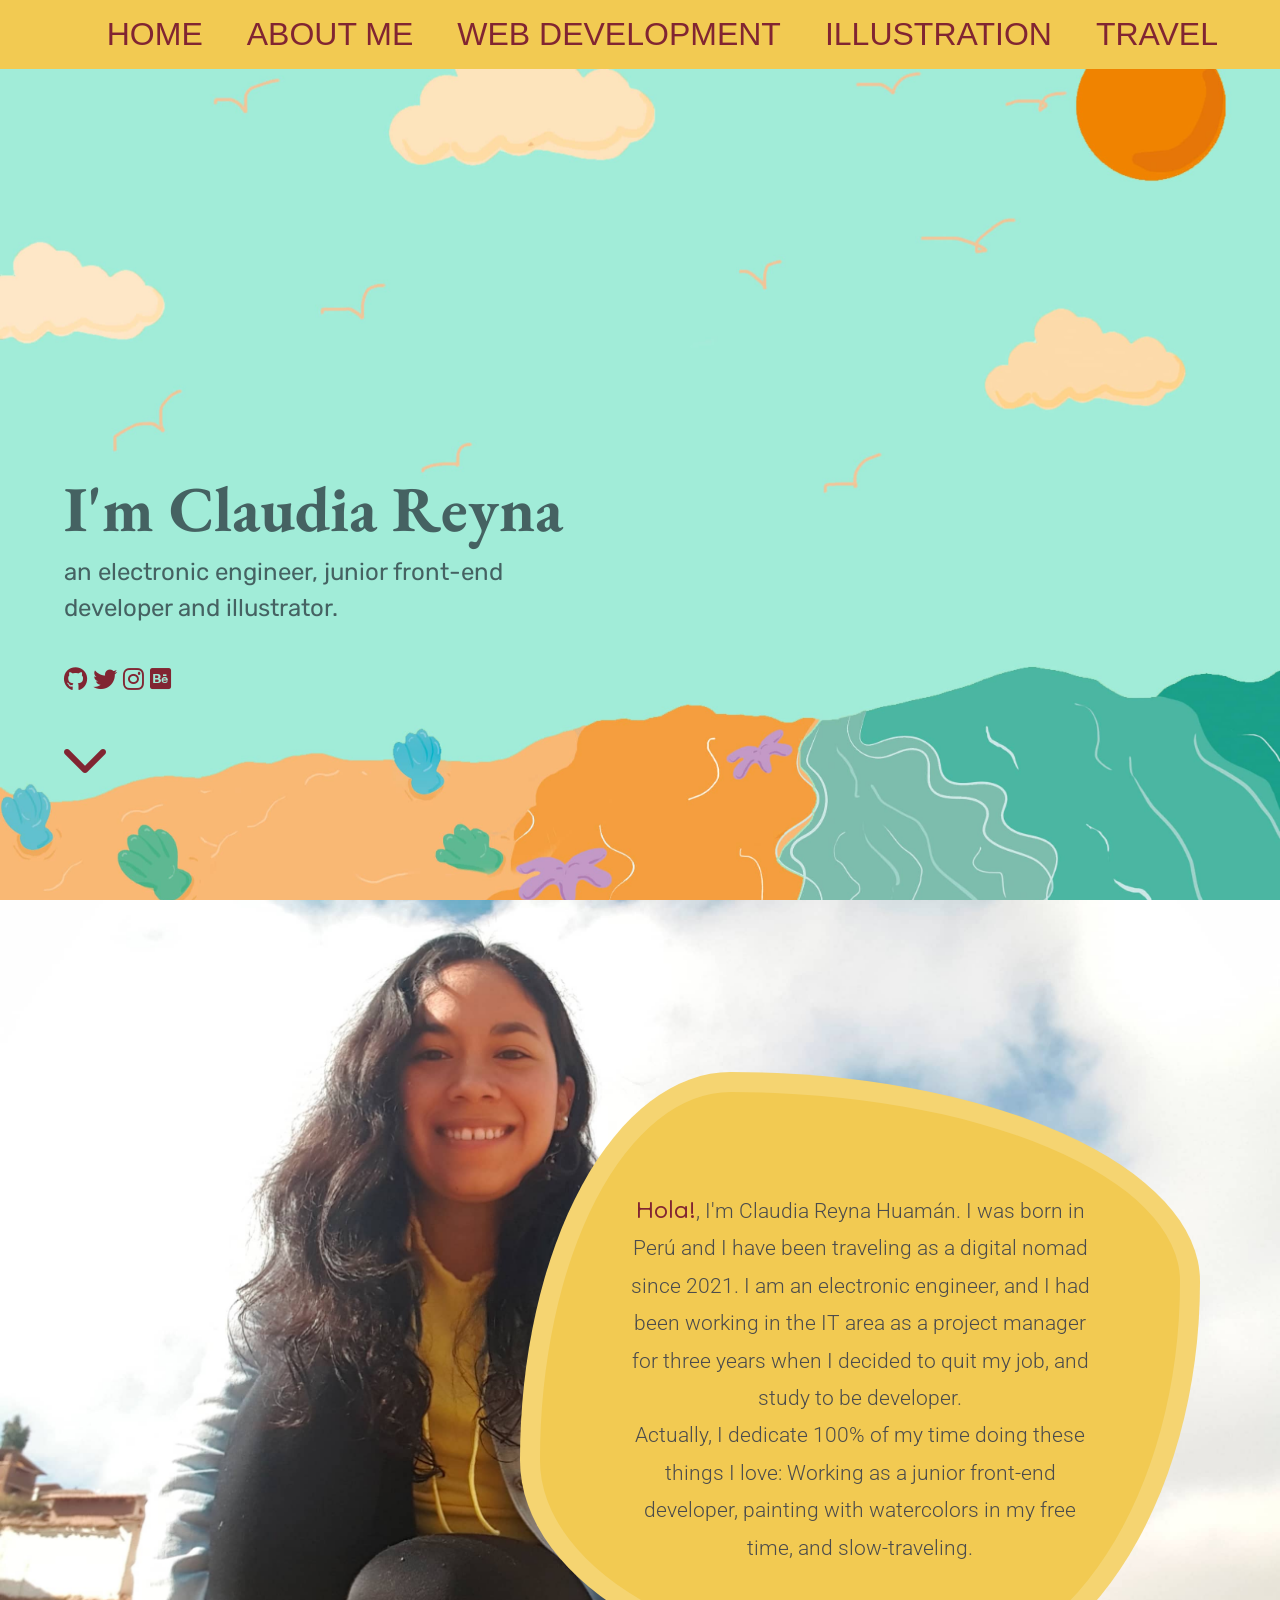
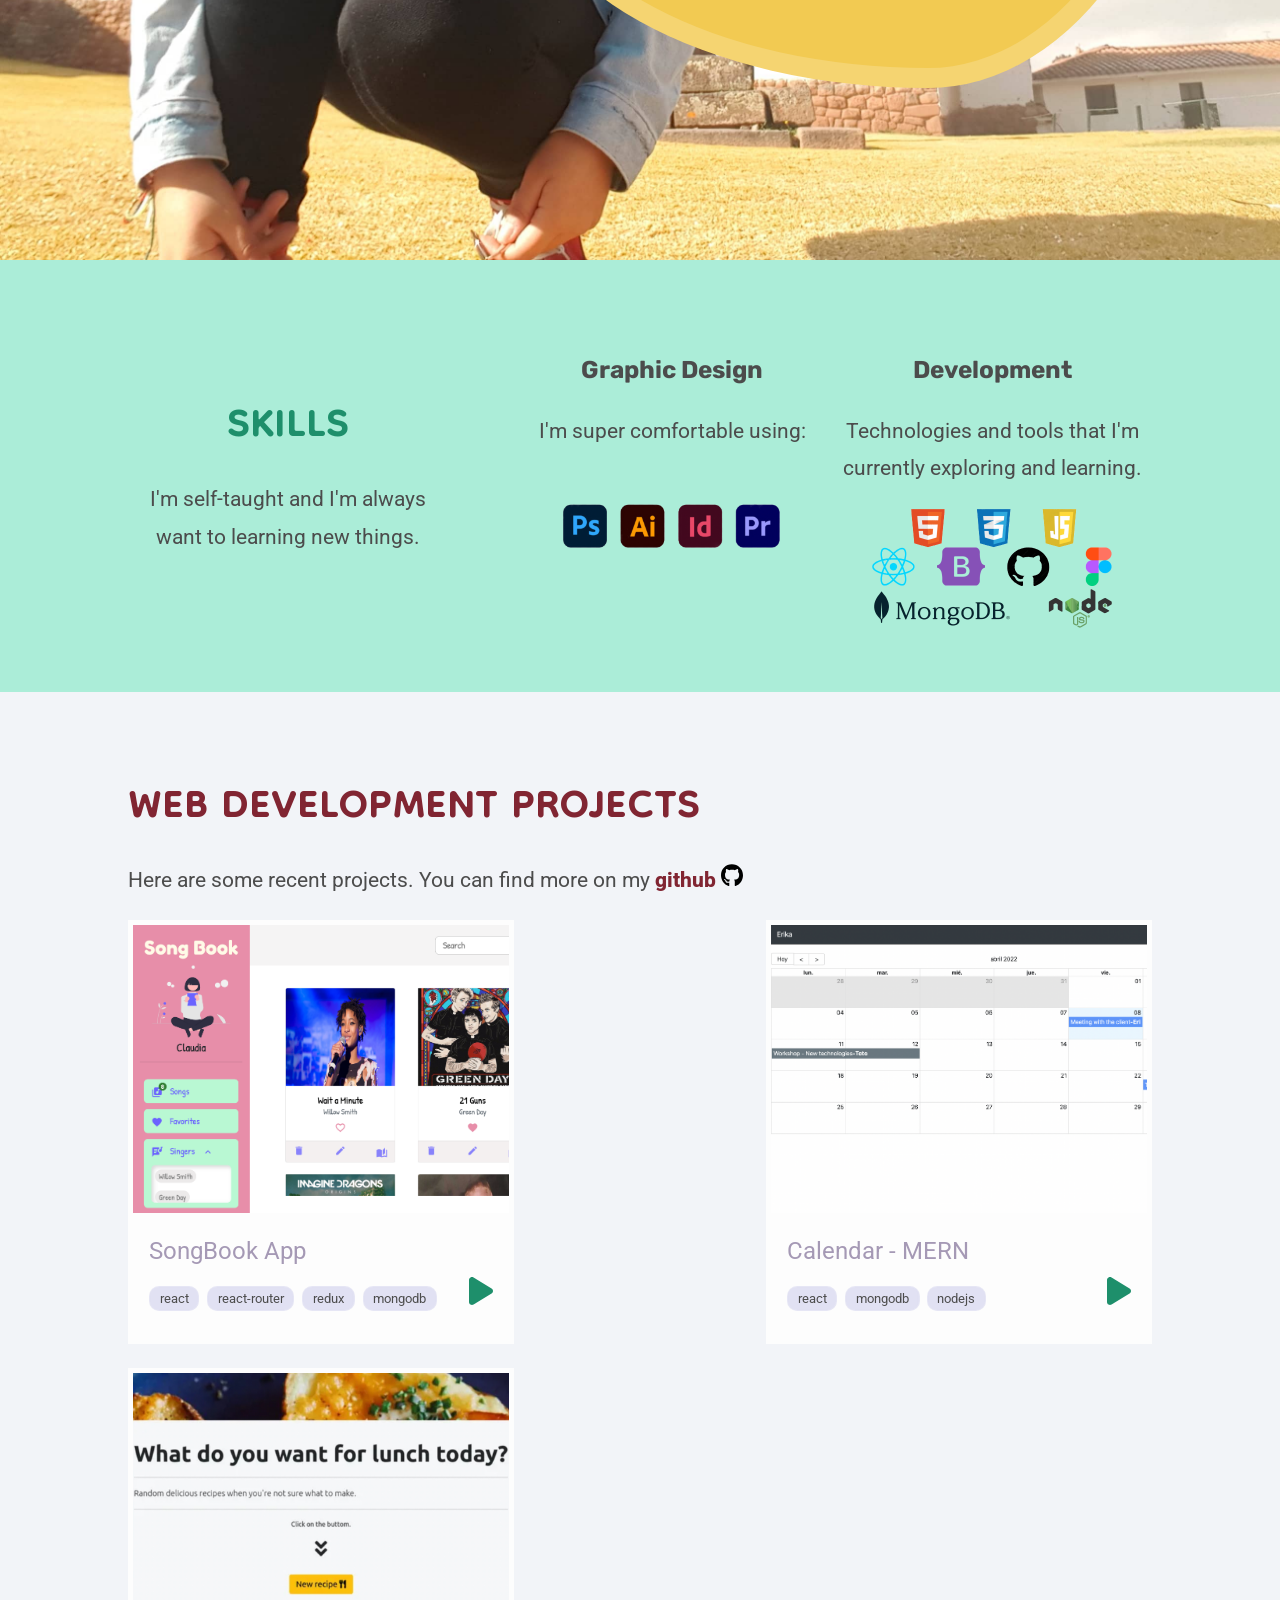
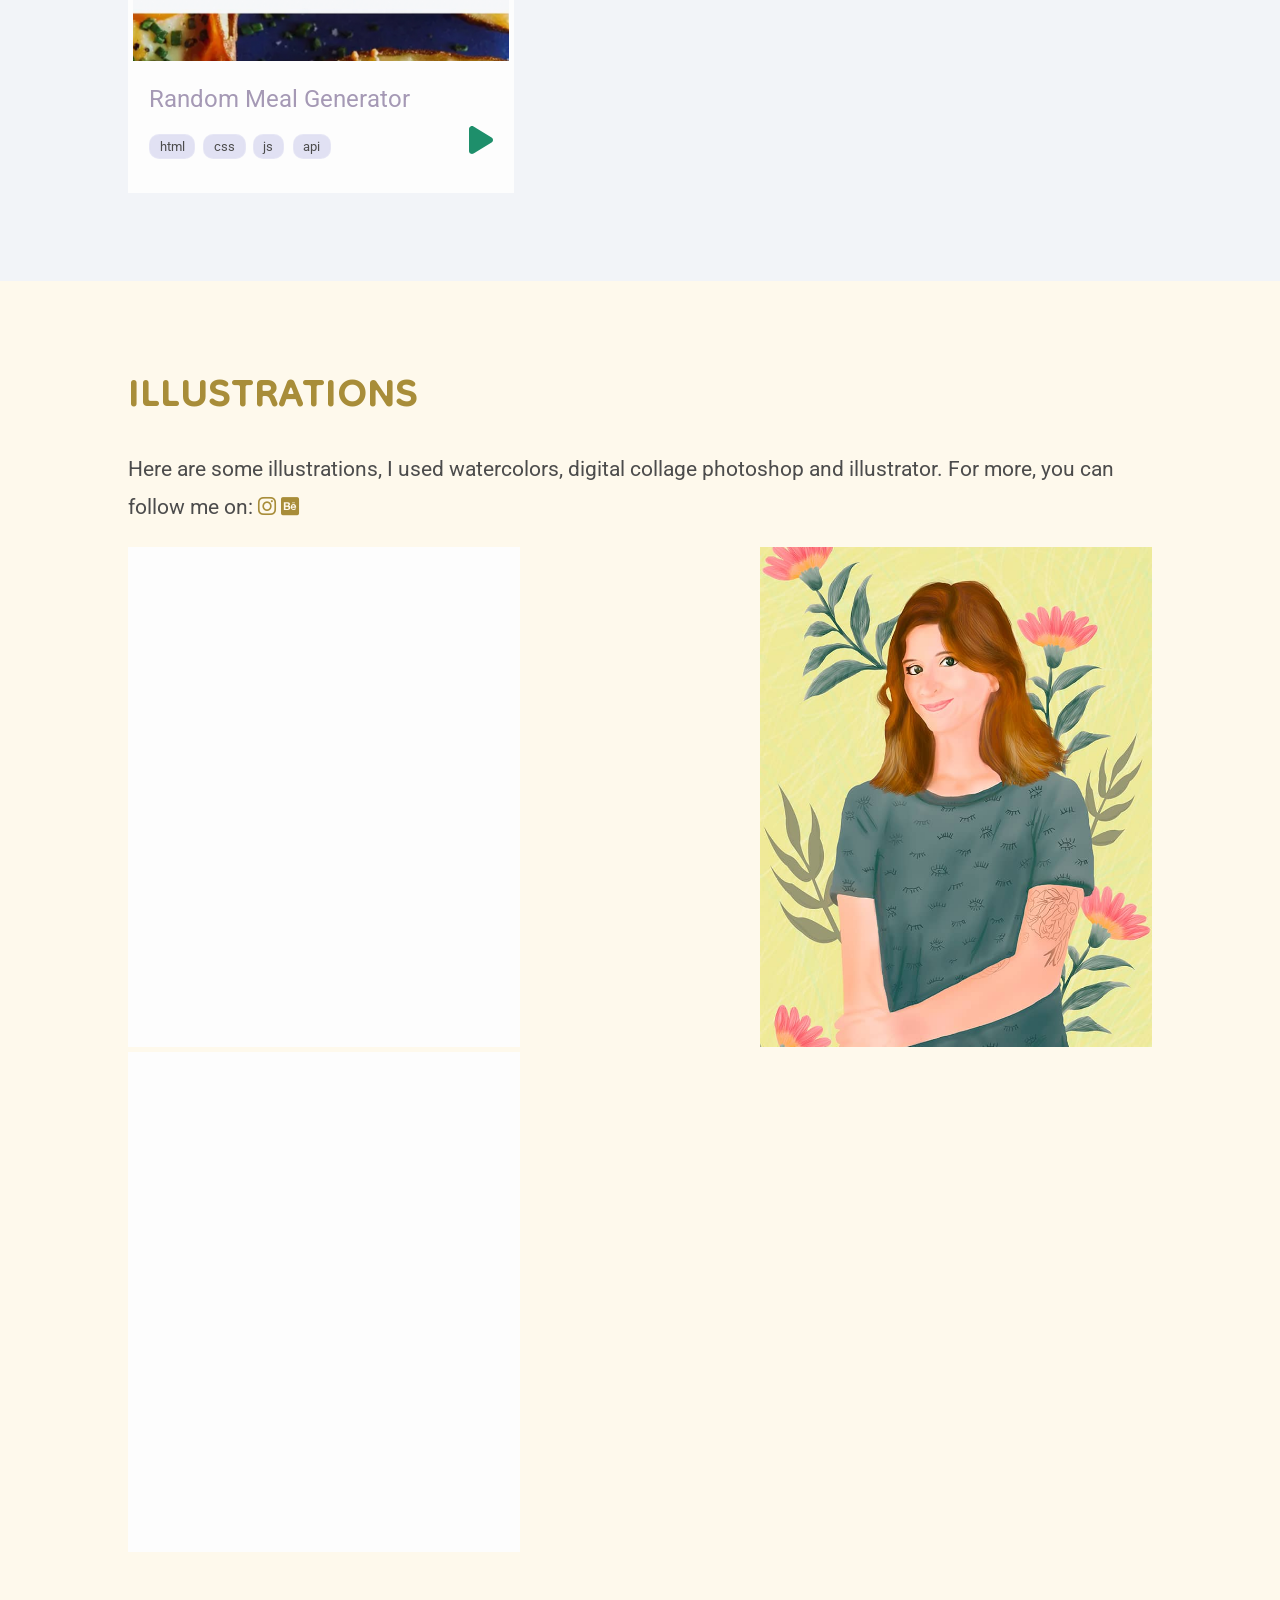
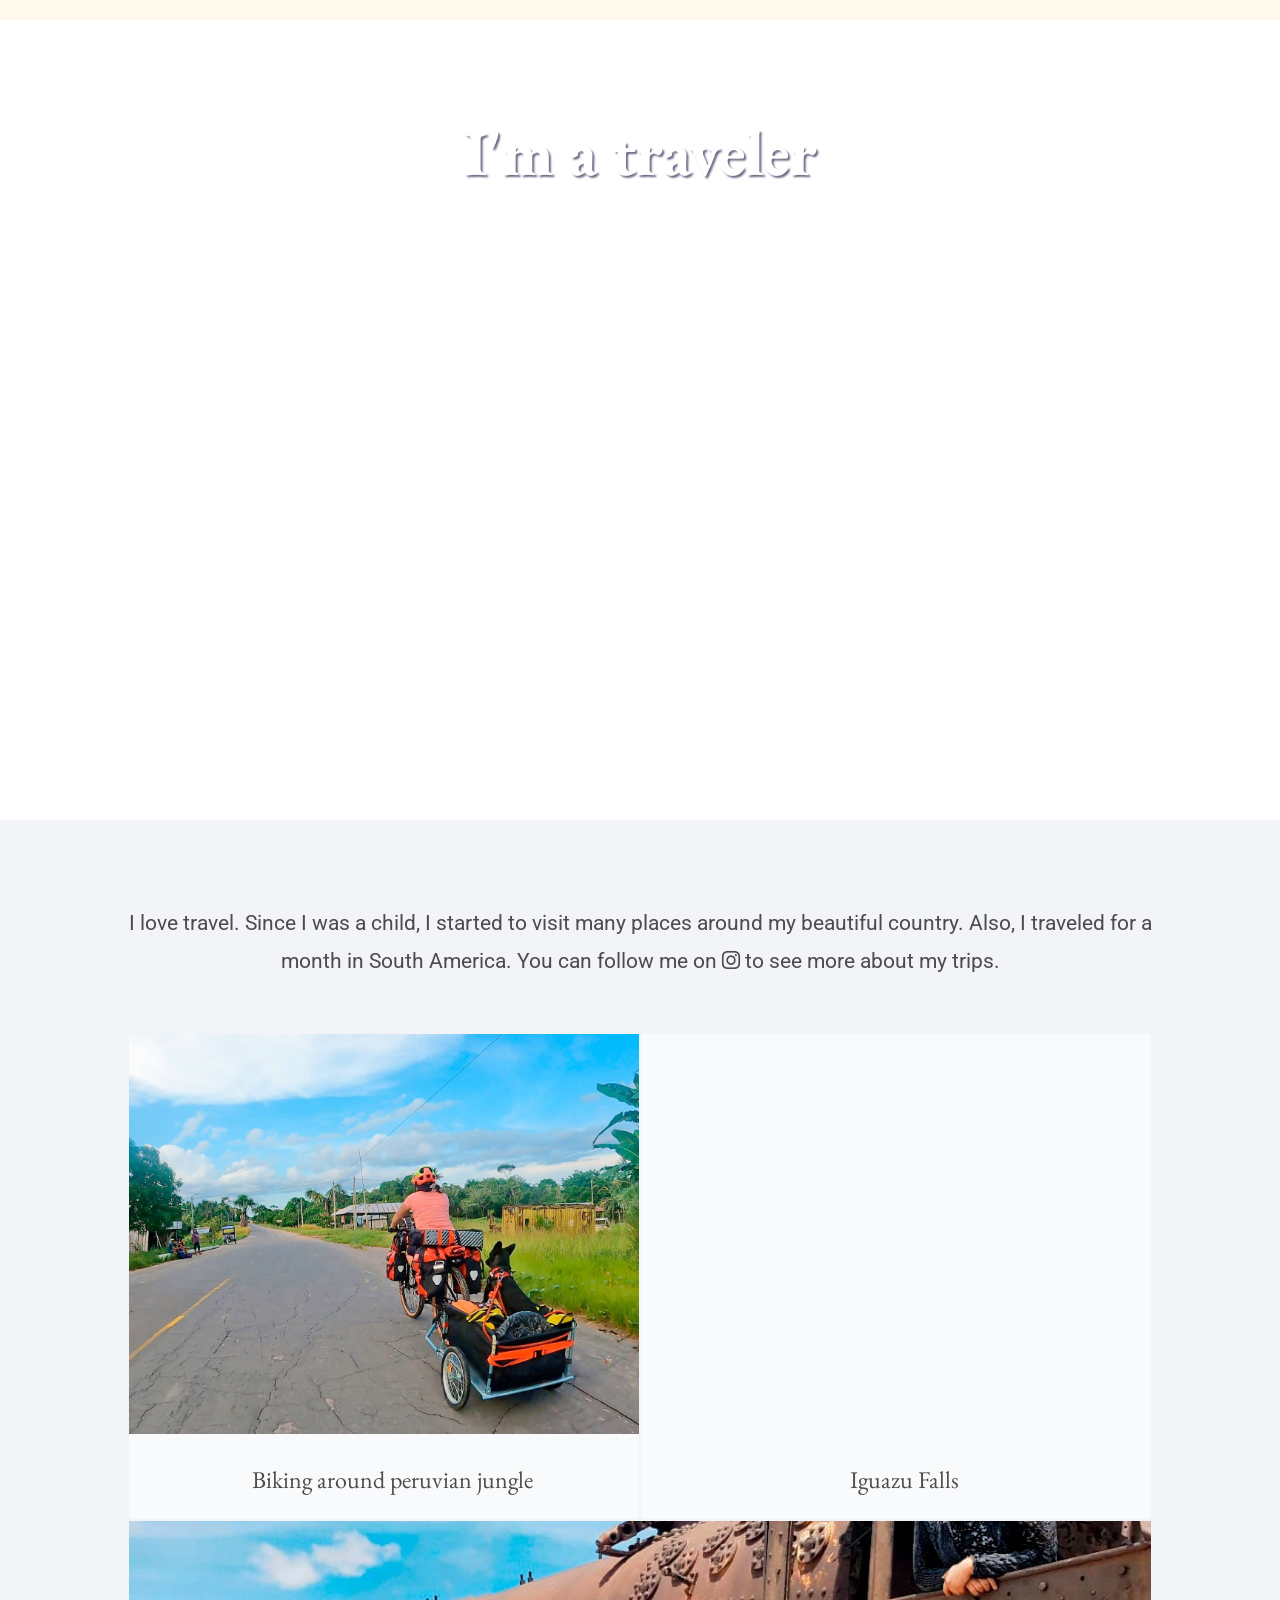
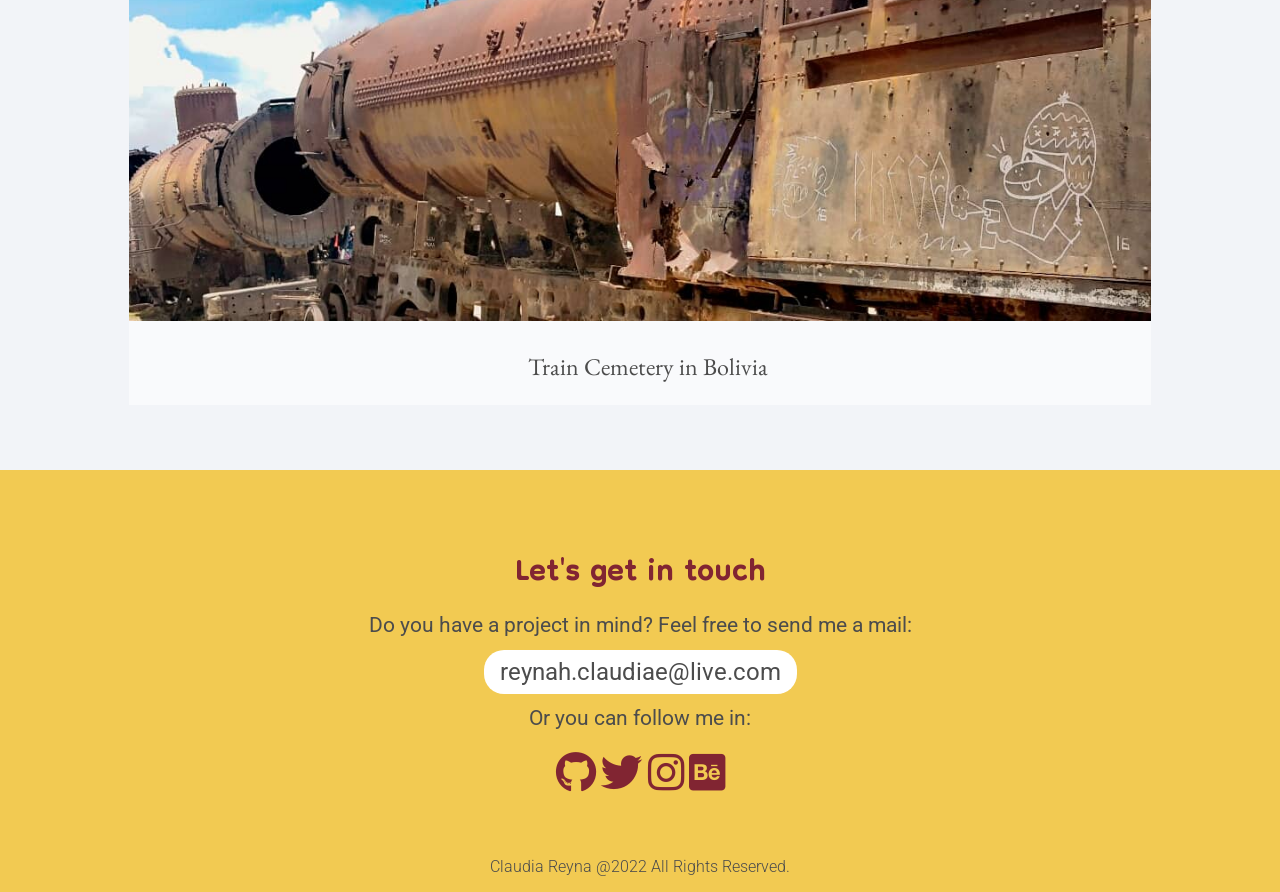
==== commit 07c4c10c: "Update link radme" ====
--- a/index.html
+++ b/index.html
@@ -118,6 +118,20 @@
             <div class="development__projects">
                 <div class="card">
                     <div class="card__information">
+                        <div class="card__image card__image-second">
+                        </div>
+                        <h3>SongBook App</h3>
+                        <a class="icon__dev"  target="_blank" href="https://songbook-mern.herokuapp.com/"><img src="images/play-solid.svg" alt="play-icon"></a>
+                        <div class="development__tags">
+                            <p>react</p>
+                            <p>react-router</p>
+                            <p>redux</p>
+                            <p>mongodb</p>
+                        </div>
+                    </div>
+                </div>
+                <div class="card">
+                    <div class="card__information">
                         <div class="card__image card__image-four">
                         </div>
                         <h3>Calendar - MERN</h3>
@@ -143,19 +157,7 @@
                         </div>
                     </div>
                 </div>
-                <div class="card">
-                    <div class="card__information">
-                        <div class="card__image card__image-second">
-                        </div>
-                        <h3>Mood Calendar</h3>
-                        <a class="icon__dev"  target="_blank" href="https://codepen.io/claurey/full/YzGaQjz"><img src="images/play-solid.svg" alt="play-icon"></a>
-                        <div class="development__tags">
-                            <p>html</p>
-                            <p>css</p>
-                            <p>js</p>
-                        </div>
-                    </div>
-                </div>
+                
               
                 
                
--- a/css/styles.css
+++ b/css/styles.css
@@ -232,6 +232,13 @@
     justify-content: flex-end;
 }
 
+@media screen and (max-width:580px) {
+    .presentation{
+        background-attachment: fixed;
+       
+    }
+}
+
 .presentation__text{
     background-color: var(--primary-yellow);
     border-radius: 31% 69% 40% 60% / 63% 34% 66% 37% ;
@@ -435,20 +442,21 @@
 }
 .card__image-first{
     background-image: url(../images/developer-project-01.jpg);
-    
+    /* background-position: left; */
 }
 
 .card__image-second{
-    background-image: url(../images/developer-project-02.jpg);
+    background-image: url(../images/songbook.jpg);
+    background-position: left;
 }
 .card__image-third{
     background-image: url(../images/developer-project-03.jpg);
-    
+    /* background-position: left; */
 }
 
 .card__image-four{
     background-image: url(../images/developer-project-04.jpg);
-    
+    background-position: left;
 }
 .card__image-fith{
     background-image: url(../images/developer-project-05.jpg);
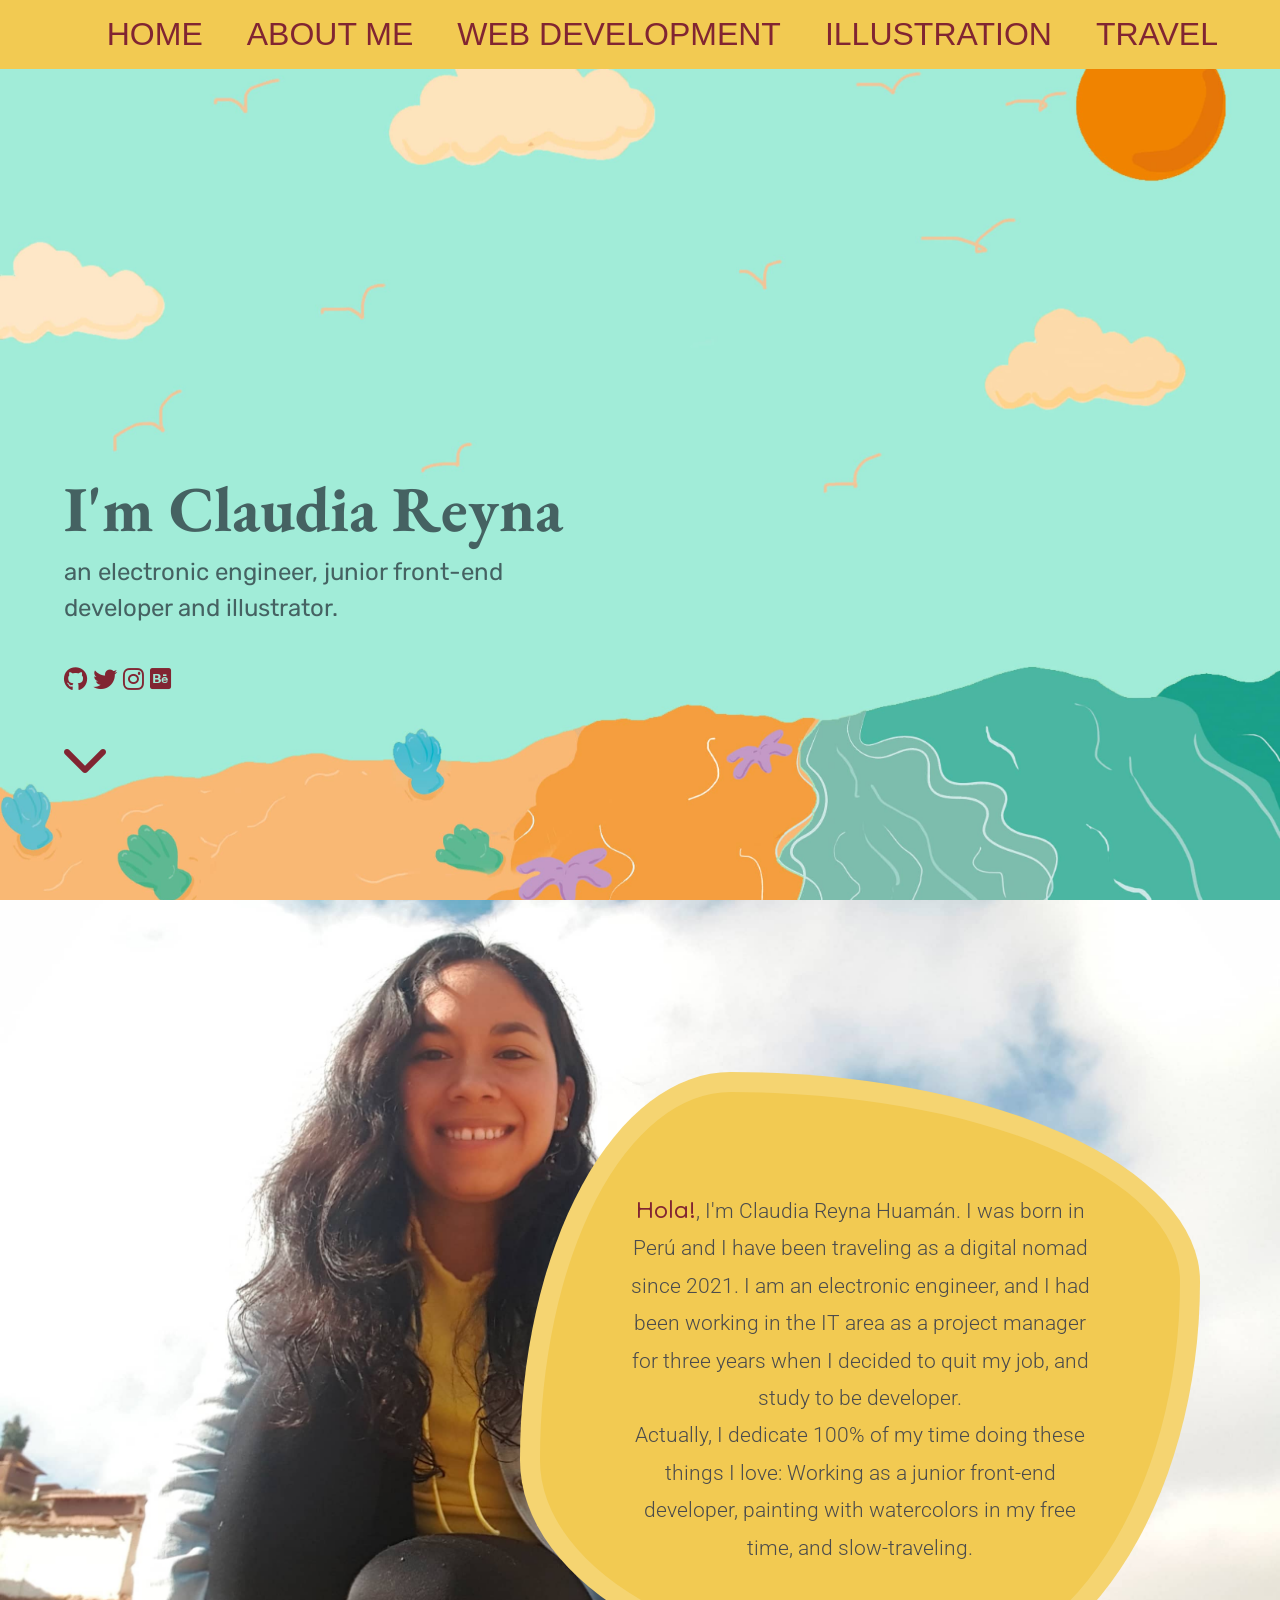
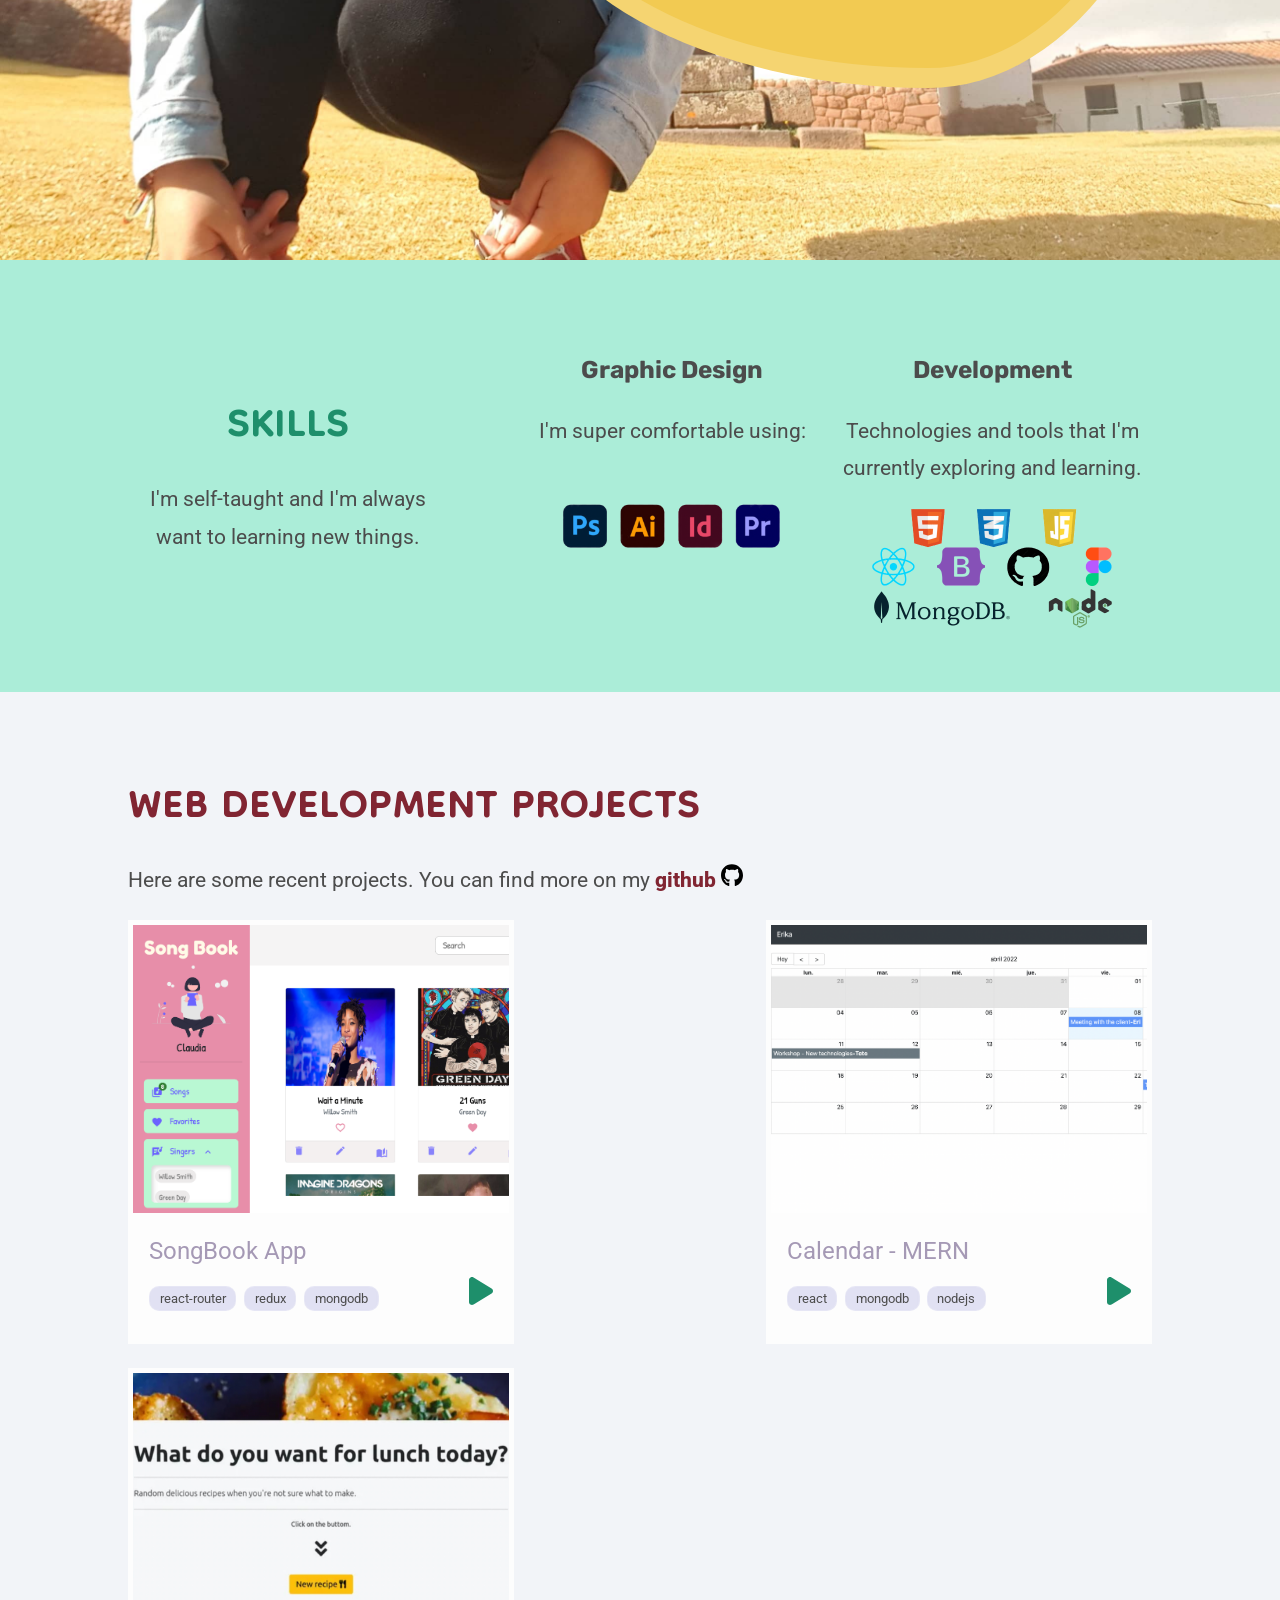
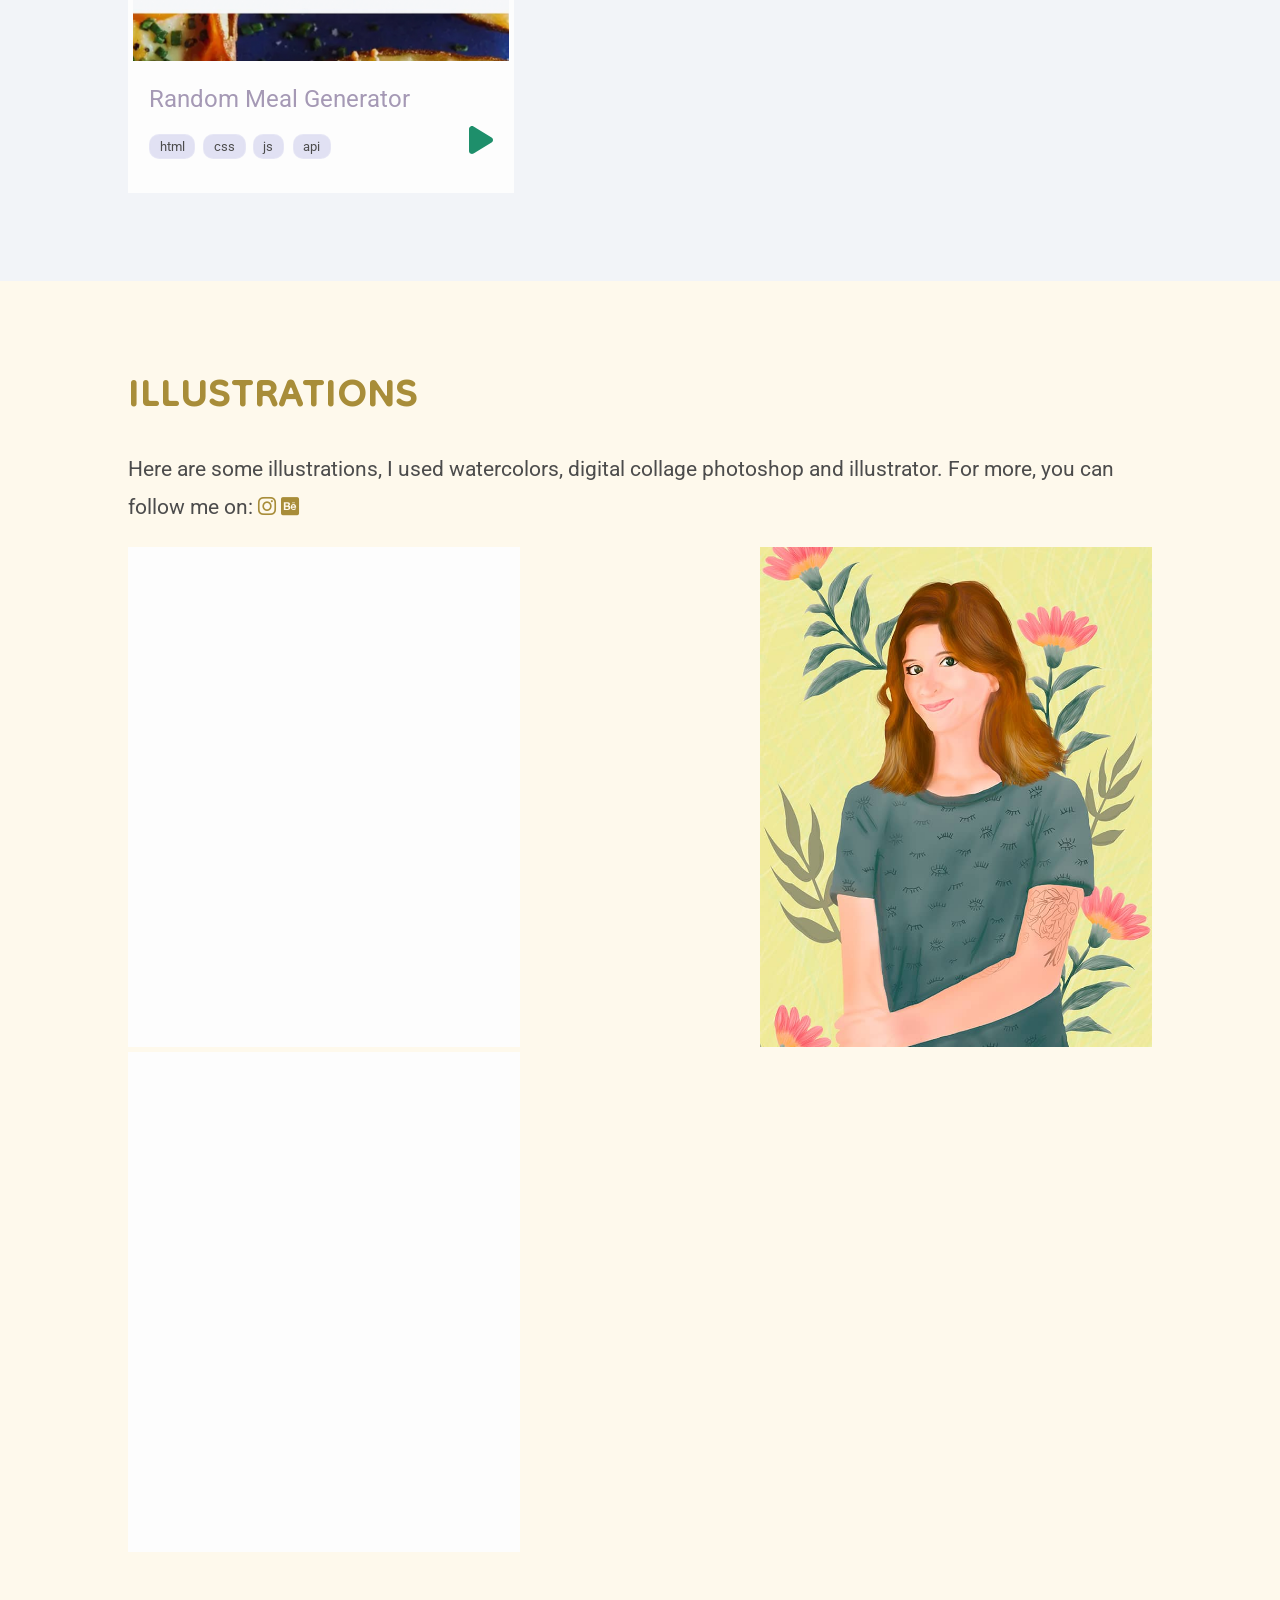
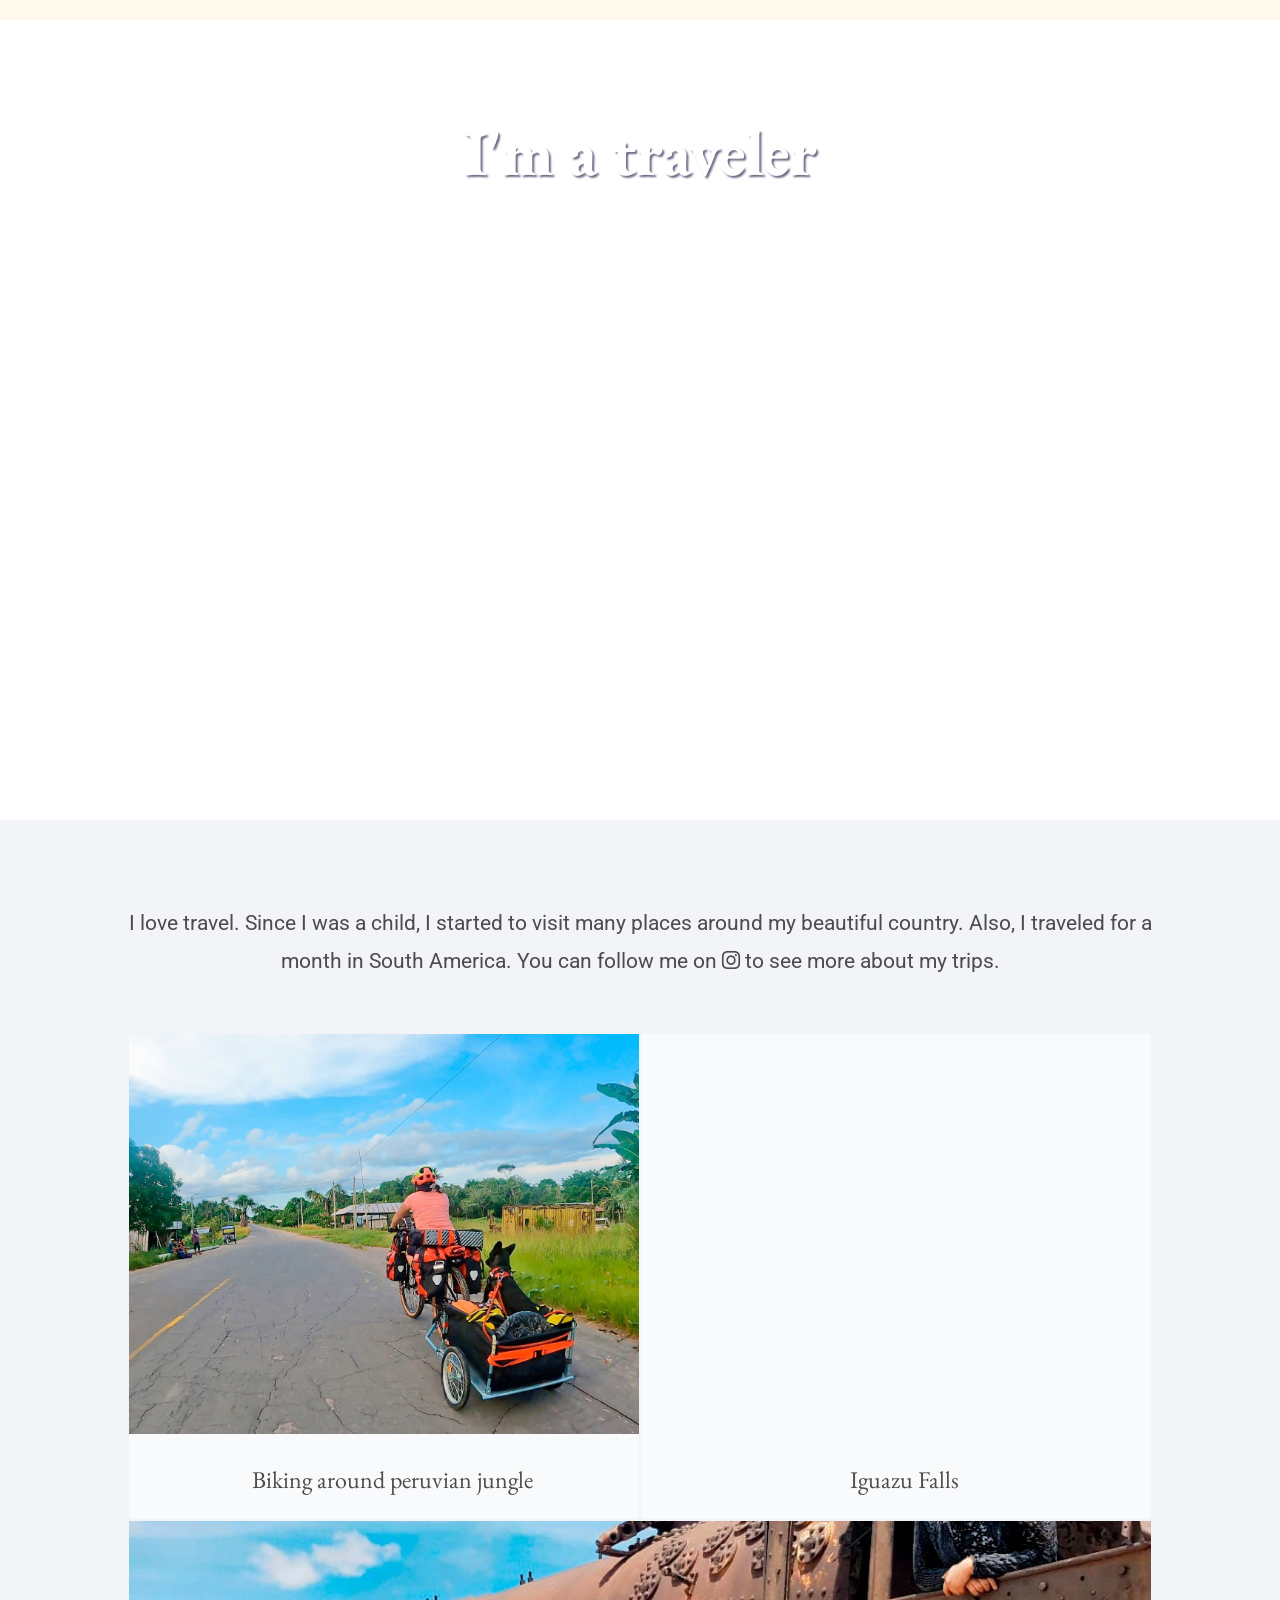
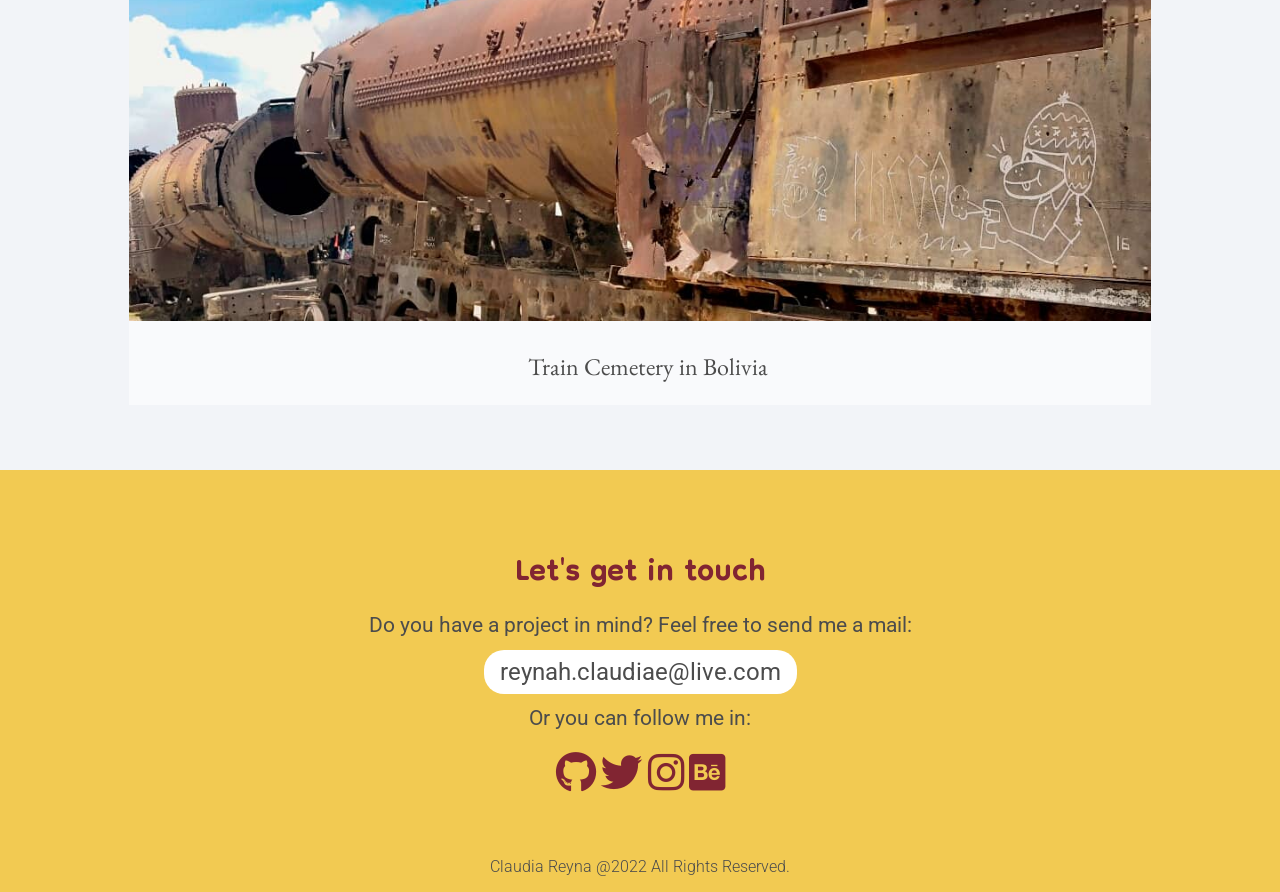
==== commit 7c41520d: "Update link radme" ====
--- a/index.html
+++ b/index.html
@@ -123,7 +123,6 @@
                         <h3>SongBook App</h3>
                         <a class="icon__dev"  target="_blank" href="https://songbook-mern.herokuapp.com/"><img src="images/play-solid.svg" alt="play-icon"></a>
                         <div class="development__tags">
-                            <p>react</p>
                             <p>react-router</p>
                             <p>redux</p>
                             <p>mongodb</p>
